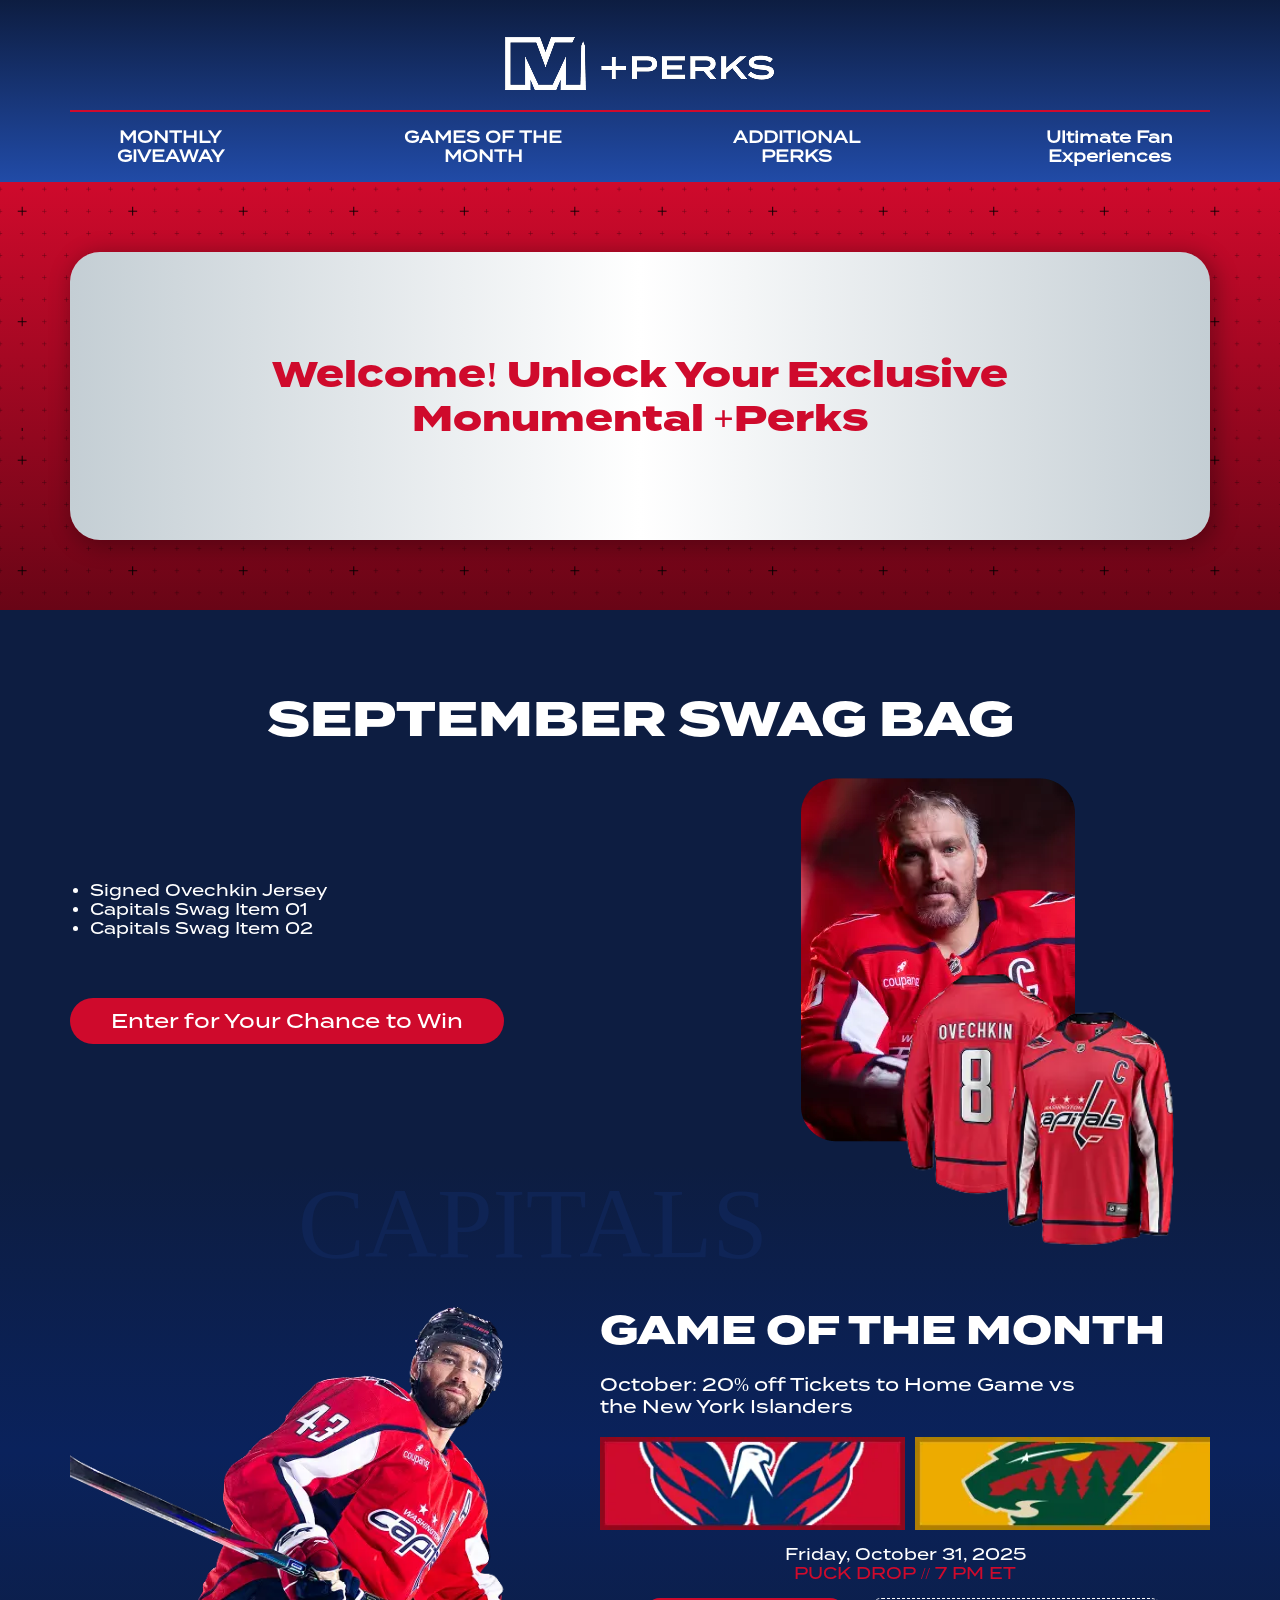
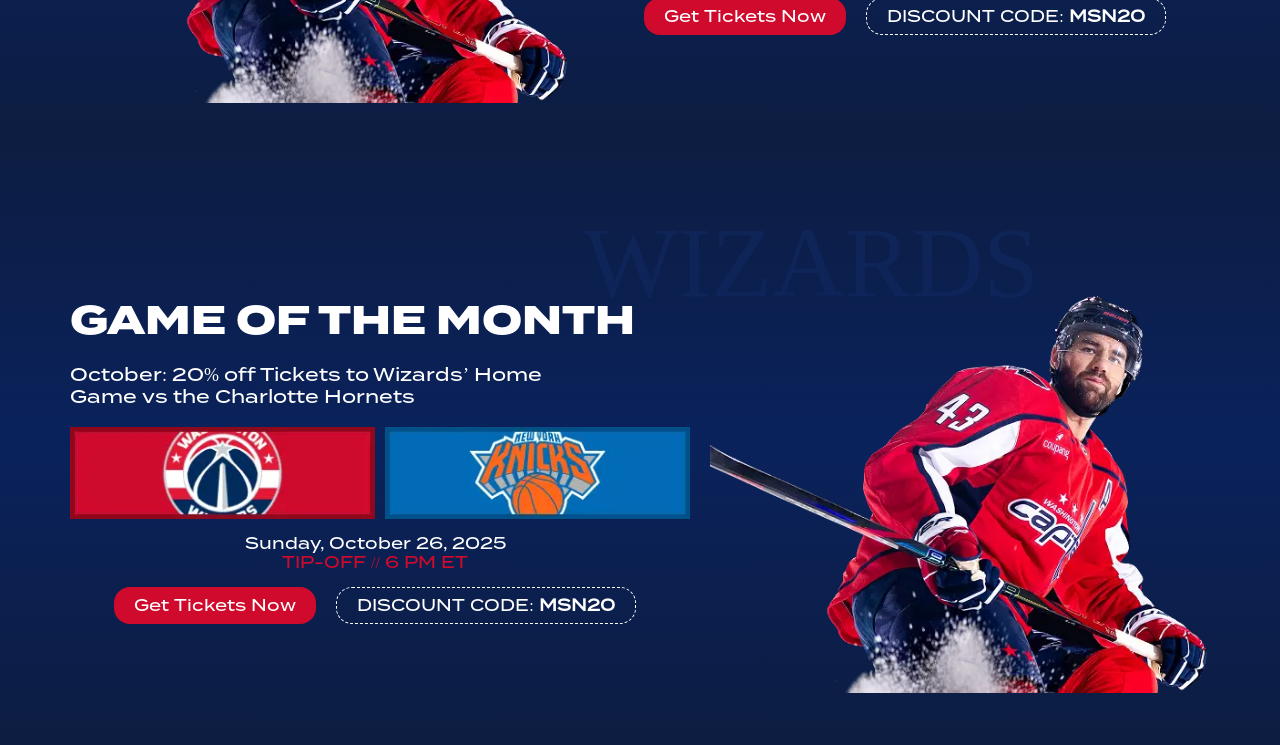
==== index.html @ 4d64523a "M Perk Structure Created" ====
<!DOCTYPE html>
<html>
	<head>
    <!-- site meta
    ========================================================================= -->
    <meta charset="utf-8">
    <meta name="viewport" content="width=device-width, initial-scale=1">

    <!-- site title
    ========================================================================== -->
    <title>M +PERKS</title>

    <!-- site favicon
    ========================================================================== -->
    <link rel="icon" type="image/x-icon" href="media/siteIcon.ico">

    <!-- custom style sheet
    =========================================================================== -->
    <link rel="stylesheet" type="text/css" href="css/style.css">

  </head>
<body>

	<!-- page Loader 
	============================================================================-->
	<div id="preloader">
	    <div id="loader" class="dots-fade">
	      	<div></div>
	      	<div></div>
	      	<div></div>
	    </div>
	</div>


    <!-- Page Content -->
	<div class="content">
		<!-- navbar
		======================================================================= -->
	    <header class="navbar">
		    <div class="container">
		    	<div class="navbar_box">
		    		<div class="logo">
			    		<img src="media/M+Perks-Logo.png" width="274" height="54" align="logo">
			    	</div>

				    <!-- Checkbox toggle -->
				    <input type="checkbox" id="menu-toggle" class="menu-toggle" />

				    <!-- Hamburger icon -->
				    <label for="menu-toggle" class="menu-icon">
				      <span></span>
				      <span></span>
				      <span></span>
				    </label>

				    <!-- Navigation links -->
				    <nav class="menu">
				      <a href="#">MONTHLY GIVEAWAY</a>
				      <a href="#">GAMES OF THE MONTH</a>
				      <a href="#">ADDITIONAL PERKS</a>
				      <a href="#">Ultimate Fan Experiences</a>
				    </nav>
		    	</div>
		    </div>
	    </header>


	    <!-- banner
	    ======================================================================= -->
	    <section class="banner">
	    	<div class="container">
	    		<div class="banner_box">
	    			<h1 class="">
	    				Welcome! Unlock Your Exclusive Monumental +Perks
	    			</h1>
	    		</div>
	    	</div>
	    </section>


	    <!-- SEPTEMBER SWAG BAG
	    ====================================================================== -->
	    <section class="swag_bag">
	    	<div class="container">
	    		<div>
	    			<div>
	    				<h2 class="heading_2"> 
	    					SEPTEMBER SWAG BAG
	    				</h2>
	    			</div>
	    			<div class="swag_bag_grid">
		    			<div class="swag_bag_data_wrapper">
		    				<ul>
		    					<li>
		    						Signed Ovechkin Jersey
		    					</li>
		    					<li>
		    						Capitals Swag Item 01
		    					</li>
		    					<li>
		    						Capitals Swag Item 02
		    					</li>
		    				</ul> 
		    				<div class="swag_bag_btn_box">
		    					<button class="btn btn_theme_danger_large">
		    						Enter for Your Chance to Win
		    					</button>
		    				</div>
		    			</div>
		    			<div class="swag_bag_img_wrapper">
		    				<div class="swag_bag_image_box">
		    					<img src="media/Ovi.webp" width="274" height="364" alt="ovi image" >
		    					<img src="media/Ovi-Jersey.webp" width="243" height="243" alt="Ovi-Jersey" class="Ovi-Jersey" />
		    				</div>
		    				
		    			</div>
		    		</div>
	    		</div>
	    	</div>
	    </section>

	    <!-- game_of_month section
	    ====================================================================== -->
	    <section class="game_of_month">
	    	<div class="bg">
	    		<div class="container">
	    		<div>
	    			<div class="scroll-wrapper">
					  <div class="scroll-container">
					  	<!-- first box -->
					    <div class="scroll_box scroll_box_first">
					      <div class="game_of_month_box">
					      	<div class="game_of_month_box_image_box">
					      		<img src="media/capitals_img.webp" width="549" height="489" alt="capitals_img" class="game_of_month_box_img">
					      	</div>
					      	<div class="game_of_month_box_data_box">
					      		<span class="mobile_game_of_month_heading">
					      			capitals
					      		</span>
					      		<h2>
					      			GAME OF THE MONTH
					      		</h2>
					      		<p>
					      			October: 20% off Tickets to Home Game vs the New York Islanders
					      		</p>
					      		<div class="img_griup">
					      			<img src="media/CAPS.webp" width="316" height="96" alt="CAPS">
					      			<img src="media/OPPONENT.webp" width="316" height="96" alt="OPPONENT">
					      		</div>
					      		<div>
					      			<span class="dateTime">
					      			Friday, October 31, 2025 <br> <span> PUCK DROP // 7 PM ET</span>
					      			</span>
					      		</div>
					      		<div class="btn_group">
					      			<button class="btn btn_theme_danger_small">
					      				Get Tickets Now
					      			</button>
					      			<button class="btn btn_theme_white_small">
					      				DISCOUNT CODE: <span>MSN20</span>
					      			</button>
					      		</div>
					      	</div>
					      </div>
					      <span class="game_of_month_box_heading">
					      	capitals
					      </span>
					    </div>
					    <!-- Second box -->
					    <div class="scroll_box scroll_box_second">
					      <div class="" >
					      	<h2 class="heading_2">
					      		GAMES OF THE MONTH
					      	</h2>
					      	<p>
					      		Follow the link to a full season lineup of upcoming Games of the Month!
					      	</p>
					      	<button class="btn btn_theme_danger_small">
					      		See Schedule
					      	</button>
					      </div>
					    </div>
					  </div>
					</div>
	    		</div>
	    	</div>
	    	</div>
	    </section>

	    <!-- game_of_month section
	    ====================================================================== -->
	    <section class="game_of_month game_of_month2">
	    	<div class="bg">
	    		<div class="container">
	    		<div>
	    			<div class="scroll-wrapper">
					  <div class="scroll-container">
					  	<!-- first box -->
					    <div class="scroll_box scroll_box_first scroll_box_first2">
					      <div class="game_of_month_box">
					      	<div class="game_of_month_box_data_box">
					      		<span class="mobile_game_of_month_heading">
					      			wizards
					      		</span>
					      		<h2>
					      			GAME OF THE MONTH
					      		</h2>
					      		<p>
					      			October: 20% off Tickets to Wizards’ Home Game vs the Charlotte Hornets
					      		</p>
					      		<div class="img_griup">
					      			<img src="media/wiz.webp" width="316" height="96" alt="wiz">
					      			<img src="media/knicks.webp" width="316" height="96" alt="knicks">
					      		</div>
					      		<div>
					      			<span class="dateTime">
					      			Sunday, October 26, 2025 <br> <span> TIP-OFF // 6 PM ET</span>
					      			</span>
					      		</div>
					      		<div class="btn_group">
					      			<button class="btn btn_theme_danger_small">
					      				Get Tickets Now
					      			</button>
					      			<button class="btn btn_theme_white_small">
					      				DISCOUNT CODE: <span>MSN20</span>
					      			</button>
					      		</div>
					      	</div>
					      	<div class="game_of_month_box_image_box">
					      		<img src="media/capitals_img.webp" width="549" height="489" alt="capitals_img" class="game_of_month_box_img">
					      	</div>
					      </div>
					      <span class="game_of_month_box_heading2">
					      	wizards
					      </span>
					    </div>
					    <!-- Second box -->
					    <div class="scroll_box scroll_box_second">
					      <div class="" >
					      	<h2 class="heading_2">
					      		GAMES OF THE MONTH
					      	</h2>
					      	<p>
					      		Follow the link to a full season lineup of upcoming Games of the Month!
					      	</p>
					      	<button class="btn btn_theme_danger_small">
					      		See Schedule
					      	</button>
					      </div>
					    </div>
					  </div>
					</div>
	    		</div>
	    	</div>
	    	</div>
	    </section>
	</div>
	


</body>
</html>
---- css/style.css ----
/*Defalt Styling
==================================================================================*/
* {
  margin: 0;
  padding: 0;
  scroll-behavior: smooth;

}
html{
  overflow-x: hidden;
}
body {
  overflow-x: hidden;
  width: 100%;
  scroll-behavior: smooth;
}
a {
  text-decoration: none !important;
}
::selection {
  background-color: #3a393a;
  color: white;
}
/*Defalt Styling
==================================================================================*/

/*theme color*/
:root{
    --themeRed:#CF0A2C;
    --themeBlue:#0d1d41;
}


.container {
  width: 100%;
  margin-right: auto;
  margin-left: auto;
  padding: 0px 12px;
}

@media (min-width: 576px) {
  .container {
    max-width: 540px;
  }
}
@media (min-width: 768px) {
  .container {
    max-width: 720px;
  }
}
@media (min-width: 992px) {
  .container {
    max-width: 960px;
  }
}
@media (min-width: 1200px) {
  .container {
    max-width: 1140px;
  }
}
@media (min-width: 1400px) {
  .container {
    max-width: 1320px;
  }
}
/*google fonts
==================================================================================================*/
@font-face {
    font-family: 'Termina Medium';
    font-style: normal;
    font-weight: normal;
    src: local('Termina Test Medium'), url('./TerminaTest-Medium.woff') format('woff');
}
@font-face {
    font-family: 'Termina Heavy';
    font-style: normal;
    font-weight: normal;
    src: local('Termina Test Heavy'), url('./TerminaTest-Heavy.woff') format('woff');
}
@font-face {
  font-family: "Big Caslon";
  src: url("./Big Caslon Medium.ttf") format("ttf");
  font-weight: 500;
  font-style: normal;
  font-display: swap;
}

/*
heading*/
.heading_2{
    font-size: 48px;
    font-size: 800;
    color: white;
    margin: 0;
    text-align: center;
    font-family: 'Termina Heavy';
}
ul{
    color: white;
    padding-left: 20px;
}
ul li{
    font-size: 16px;
    font-weight: 500;
    font-family: 'Termina Medium';
}
.btn{
    border:none;
}
.btn_theme_danger_large{
    background-color: #cf0a2c;
    color: white;
    font-family: 'Termina Medium';
    font-size: 20px;
    border-radius: 32px;
    transition: 0.35s;
    border:1px dashed transparent;
    padding: 10px 40px;
    cursor: pointer;
}
.btn_theme_danger_large:hover{
    background: white;
   color: var(--themeBlue);
}
.btn_theme_danger_small{
    padding: 8px 20px ;
    background: var(--themeRed);
    color: white;
    font-family: 'Termina Medium';
    font-size: 16px;
    font-weight: 500;
    border-radius: 16px;
    cursor: pointer;
    transition: 0.35s;
}
.btn_theme_danger_small:hover{
    background: white;
    color: var(--themeBlue);
}
.btn_theme_white_small{
    padding: 8px 20px ;
    background: transparent;
    color: white;
    font-family: 'Termina Medium';
    font-size: 16px;
    font-weight: 500;
    border-radius: 16px;
    cursor: pointer;
    transition: 0.35s;
    border:1px dashed white;
}
.btn_theme_white_small span{
    font-weight: 700;
}
.btn_theme_white_small:hover{
    background: white;
    color: var(--themeBlue);
}

/* page Loader 
==================================================================================*/
    #preloader {
      position: fixed;
      display: flex;
      justify-content: center;
      align-items: center;
      background: linear-gradient(#0d1d41 ,  #0D1D41 100% ,#214BA7);
      z-index: 500;
      height: 100vh;
      width: 100%;
      top: 0;
      left: 0;
      animation: fadeOut 1s ease 0.5s forwards; /* 3s delay ke baad fade out */
    }

    /* Loader dots container */
    #loader {
      position: relative;
      width: 4px;
      height: 4px;
      display: inline-block;
    }

    /* Dots style */
    #loader > div {
      background: white;
      width: 8px;
      height: 8px;
      position: absolute;
      top: 0;
      left: 0;
      border-radius: 50%;
    }

    #loader > div:nth-of-type(1) {
      left: 15px;
    }

    #loader > div:nth-of-type(3) {
      left: -15px;
    }

    /* Dots fade animation */
    .dots-fade > div {
      animation: dots-fade 1.6s infinite ease;
      animation-delay: 0.4s;
    }

    .dots-fade > div:nth-of-type(1) {
      animation-delay: 0.8s;
    }

    .dots-fade > div:nth-of-type(3) {
      animation-delay: 0s;
    }

    @keyframes dots-fade {
      0% { opacity: 1; }
      40% { opacity: 0.2; }
      80% { opacity: 1; }
    }

    /* Loader hide animation */
    @keyframes fadeOut {
      to {
        opacity: 0;
        visibility: hidden;
      }
    }

    /* Page content */
    .content {
      opacity: 0;
      animation: showContent 1s ease 0.5s forwards;
    }

    @keyframes showContent {
      to { opacity: 1; }
    }

/*Navbar Base 
=================================================================*/
.navbar {
  display: flex;
  justify-content: space-between;
  align-items: center;
  background: linear-gradient(#0d1d41 ,#214BA7);
  position: relative;
}

.logo {
  margin-top: 36px;
  text-align: center;
}

/* Menu Links */
.menu {
  display: flex;
  gap: 25px;
  padding: 16px 0px ;
  border-top: 2px solid #cf0a2c;
  margin-top: 16px;
  justify-content: space-between;
}

.menu a {
    max-width: 200px;
    color: #fff;
    text-decoration: none;
    font-weight: 800;
    transition: color 0.3s;
    font-size: 16px;
    text-align: center;
    font-family: 'Termina Medium';
}

.menu a:hover {
  color: #cf0a2c;
}

/* Hamburger Icon */
.menu-icon {
  display: none;
  flex-direction: column;
  justify-content: space-between;
  width: 25px;
  height: 18px;
  cursor: pointer;
}

.menu-icon span {
  display: block;
  height: 3px;
  background: #fff;
  border-radius: 2px;
  transition: all 0.3s ease;
}

/* Checkbox Hide */
.menu-toggle {
  display: none;
}

/*banner css
============================================================================================*/
.banner{
    padding: 70px 0px;
    position: relative;
    background:linear-gradient(#cf0a2c , #690516);
    z-index: 1;

}
.banner::before{
    content: "";
    position: absolute;
    left: 0;
    top: 0;
    width: 100%;
    height: 100%;
    background: url(../media/bannerbg.png);
    z-index: -1;
    background-size: 50%;
}
.banner_box{
    background: linear-gradient(90deg, #C4CED4 0%, #FFFFFF 50%, #FFFFFF 50%, #C4CED4 100%);
    display: flex;
    justify-content: center;
    align-items: center;
    box-shadow: 4px 4px 20px 5px rgba(0, 0, 0, 0.25);
    border-radius: 30px;
    padding: 100px 100px;
    box-sizing: border-box;
}
.banner_box h1{
    color: #CF0A2C;
    font-size: 36px;
    font-weight: 800;
    text-align: center;
    font-family: 'Termina Heavy';
}


/*swag_bag section css
===============================================================================================*/
.swag_bag{
    background: #0D1D41;
    padding-top: 80px;
    padding-bottom: 20px;
}
.swag_bag_grid{
    display: grid;
    grid-template-rows: 1fr;
    grid-template-columns: repeat(2, 1fr);
    padding-top: 30px;
    align-items: center;
    gap: 50px;
}
.swag_bag_btn_box{
    margin-top: 60px;
}
.swag_bag_image_box{
    max-width: 275px;
    position: relative;
}
.swag_bag_image_box img{
    width: 100%;
    height: auto;
}
.swag_bag_image_box .Ovi-Jersey{
    position: absolute;
    bottom: 0px;
    right: 0px;
    transform: translate(100px , 100px);
    z-index: 1;
}
.swag_bag_img_wrapper{
    display: flex;
    justify-content: space-evenly;
}

/*capitals section css
=================================================================================== */
.game_of_month{
    background: linear-gradient(180deg, #0D1D41 0%, #0A225C 50%, #0D1D41 100%);

}
.bg{
    position: relative;z-index: ;
}
.bg:before{
    position: absolute;
    left: 0;
    bottom: 0;
    width: 100%;
    height: 100%;
    background: url(../media/bg_month.png);
    background-size: 100% 150px;
    background-position: bottom;
    background-repeat: no-repeat;
    content: "";
    z-index: -1;
}
.scroll-wrapper {
  width: 100%;
  height: 100%;
  overflow-x: auto; 
  overflow-y: hidden;
  scroll-snap-type: x mandatory;
  scroll-behavior: smooth;
}
.scroll-container {
  display: flex;
  align-items: stretch;
  height: 100%;
  padding-bottom: 40px;
  width: ;
}
.scroll_box {
  flex: 0 0 100%;
  height: 100%;
  scroll-snap-align: start;
}
.scroll_box_first {
  padding-top: 80px;
  position: relative;
}
.scroll_box_second {
     background: radial-gradient(circle, #0032AE 0%, #0D1D41 100%);
     height: auto;
     display: flex;
     justify-content: center;
     align-items: center;
     padding-top: 50px;
     text-align: center;
     z-index: 0;
}
.scroll_box_second p{
    color: white;
    max-width: 500px;
    margin: 30px auto 50px auto;
    text-align: center;
    font-size: 18px;
    font-weight: 500;
    font-family: 'Termina Medium';
}
.scroll-wrapper::-webkit-scrollbar {
  height: 17px;
  border-radius: 10px;
  background: #08132C;
}
.scroll-wrapper::-webkit-scrollbar-thumb {
  background: #112E70;
  border-radius: 10px;
}
.scroll-wrapper::-webkit-scrollbar-thumb:hover {
  background: #112E70;
}
.game_of_month_box{
    display: grid;
    grid-template-columns: auto 1fr;
    grid-template-rows: 1fr;
    align-items: center;
    gap: 30px;
}
.game_of_month_box_img{
    max-width: 500px;
    height: auto;
    transform: translate(0px ,12px);
}
.game_of_month_box_data_box{
    max-width: 650px;
}
.game_of_month_box_data_box h2{
    color: white;
    font-size: 40px;
    font-family: 'Termina Heavy';

}
.game_of_month_box_data_box p{
    color: white;
    font-size: 18px;
    font-family: 'Termina Medium';
    font-weight: 500;
    margin:20px 0px;
    max-width: 500px;
}
.game_of_month_box_data_box .img_griup{
    display: flex;
    gap: 10px;
}
.game_of_month_box_data_box .img_griup img{
    width: 50%;
    height: auto;
}
.game_of_month_box_data_box .dateTime{
    margin: 15px 0px;
    font-family: 'Termina Medium';
    font-weight: 500;
    font-size: 16px;
    text-align: center;
    color: white;
    display: block;
}
.game_of_month_box_data_box .dateTime span{
    color: var(--themeRed);
}
.game_of_month_box_data_box .btn_group{
    display: flex;
    justify-content: center;
    gap: 20px;
}
.game_of_month_box_heading{
    font-family: "Big Caslon";
    font-size: 100px;
    font-weight: 500;
    color: #122b64;
    text-transform: uppercase;
    opacity: .5;
    position: absolute;
    top: 0;
    left: 20%;
    display: block;
    text-align: center;
}
.game_of_month_box_heading2{
    font-family: "Big Caslon";
    font-size: 100px;
    font-weight: 500;
    color: #122b64;
    text-transform: uppercase;
    opacity: .5;
    position: absolute;
    top: 0;
    right: 15%;
    display: block;
    text-align: center;
}
.game_of_month2{
    padding-top: 70px;
    padding-bottom: 20px;
}
.scroll_box_first2{
    padding-top: 30px;
}
.mobile_game_of_month_heading{
    display: none;
    font-family: "Big Caslon";
    font-size: 50px;
    font-weight: 500;
    color: #122b64;
    text-transform: uppercase;
    opacity: .5;
    
    text-align: center;
}










@media screen and (min-width: 1221px){
    .capitals_data_box{
         max-width: 650px;
    }
}
@media screen and (min-width: 1400px){
   
}
@media screen and (max-width: 1199px){
    .swag_bag_image_box .Ovi-Jersey{
        transform: translate(70px , 80px);
    }
    /*game of the month
    =======================================*/
    .game_of_month_box_img{
        max-width: 400px;
    }
    .game_of_month_box_data_box{
        min-width: 560px;
    }
    .game_of_month_box_data_box h2{
        font-size: 32px;
    }
    .game_of_month_box_heading{
        font-size: 80px;
    }
    .game_of_month_box_heading2{
        font-size: 80px;
    }
    .game_of_month_box_data_box{
        max-width: 530px;
        min-width: 530px;
    }
}
/*responsive for tablet screen 
========================================================================================*/

@media screen and (max-width: 991px){

    /*font size
    ===============================*/
    .heading_2{
        font-size: 32px;
    }

    /*banner
    ==============================*/
    .banner{
        padding: 50px 0px;
    }
    .banner_box{
        padding: 60px;
    }
    .banner_box h1{
        font-size: 32px;
    }
    /*swag_bag section css
    ==============================*/
    .swag_bag{
        padding-top: 50px;
    }
    .btn_theme_danger_large{
        font-size: 16px;
        padding: 10px 25px;
    }
    .swag_bag_grid{
        gap: 30px;
    }
    .swag_bag_image_box .Ovi-Jersey{
        scale: 0.7;
        transform: translate(100px , 100px);
    }
    /*game of the month
    ==========================*/
    .game_of_month_box_heading{
        font-size: 60px;

    }
    .game_of_month_box_heading2{
        font-size: 60px;
        right: 10%;
    }
    .game_of_month_box_img{
        max-width: 300px;
    }
    .game_of_month_box_data_box{
        max-width: 390px;
        min-width: 390px;
    }
    .game_of_month_box_data_box h2{
        font-size: 27px;
    }
    .game_of_month_box_data_box .btn_group{
        flex-direction: column;
    }
    .game_of_month2{
        padding-top: 50px;
    }
    

}









/*responsive for mobile screen
========================================================================================*/
/* Responsive */
@media screen and (max-width: 767px) {

    /*font size
    ===============================*/
    .heading_2{
        font-size: 24px;
    }

    /*navbar
    ================================*/
      .menu {
        position: fixed;
        top: 0;
        left: -100%;
        height: 100%;
        width: 230px;
        background: linear-gradient(#0d1d41 ,#214BA7);
        flex-direction: column;
        align-items: center;
        padding: 70px 20px;
        margin-top: 0px;
        border:none;
        gap: 40px;
        transition: left 0.4s ease;
        justify-content: flex-start;
        z-index: 99999;
      }

      /* Show sidebar when checkbox checked */
      .menu-toggle:checked ~ .menu {
        left: 0;
      }

      .menu-icon {
        display: flex;
      }

      /* Hamburger to "X" animation */
      .menu-toggle:checked + .menu-icon span:nth-child(1) {
        transform: rotate(45deg) translate(5px, 5px);
      }

      .menu-toggle:checked + .menu-icon span:nth-child(2) {
        opacity: 0;
      }

      .menu-toggle:checked + .menu-icon span:nth-child(3) {
        transform: rotate(-45deg) translate(6px, -6px);
      }
      .navbar{
        padding: 16px 0px;
      }
      .navbar_box{
        display: flex;
        align-items: center;
        justify-content: space-between;
      }
      .logo{
        margin-top: 0;
      }
      .logo img{
        width: 150px;
        height: auto;
      }
      /*banner
      ====================================*/
      .banner{
        padding: 30px 0px;
      }
      .banner_box{
        padding: 20px;
      }
      .banner_box h1{
        font-size: 28px;
      }
      /*swag_bag section css
      ==============================*/
        .swag_bag{
            padding-top: 30px;
        }
        .btn_theme_danger_large{
            font-size: 15px;
            padding: 10px 25px;
        }
        .swag_bag_btn_box{
            text-align: center;
            margin-top: 30px;
        }
        .swag_bag_grid{
            gap: 20px;
            grid-template-rows: auto 1fr;
            grid-template-columns: 1fr;
        }
        .swag_bag_data_wrapper{
            text-align: center;
        }
        .swag_bag_data_wrapper ul{
            list-style: none;
            padding-left: 0px;
        }
        .swag_bag_image_box .Ovi-Jersey{
            right: 0px;
            bottom: 0px
        }
        /*game of month 
        ===============================*/
        .game_of_month_box_heading{
            display: none;
        }
        .game_of_month_box_heading2{
            display: none;
        }
        .scroll_box_first{
            padding-top: 30px;
        }
        .mobile_game_of_month_heading{
            display: block;
            text-align: center;
        }
        .game_of_month_box{
            display: flex;
            flex-direction: column;
            gap: 10px;
        }
        .game_of_month_box_data_box{
            order: 1;
            max-width: 100%;
            min-width: 100%;
        }
        .game_of_month_box_image_box{
            order: 2;
        }
        .game_of_month_box_data_box h2{
            font-size: 24px;
        }
        .game_of_month_box_data_box p{
            font-size: 16px;
        }
        .game_of_month_box_img{
            max-width: 100%;
            margin: 0;
        }
        .scroll_box_second div{
            padding: 0px 20px;
        }
        .scroll_box_second div p{
            font-size: 15px;
            margin: 20px auto 30px auto;
        }
        .game_of_month2{
            padding-top: 30px;
        }
        .scroll_box_first2{
            padding-top: 0px;
        }
        .scroll-container{
            padding-bottom: 20px;
        }
        .game_of_month_box_img{
            transform: translate(0);
        }
}

@media screen and (max-width: 575px){
    .navbar .container{
        width: 100%;
    }
    .container{
        width: auto;
    }
}
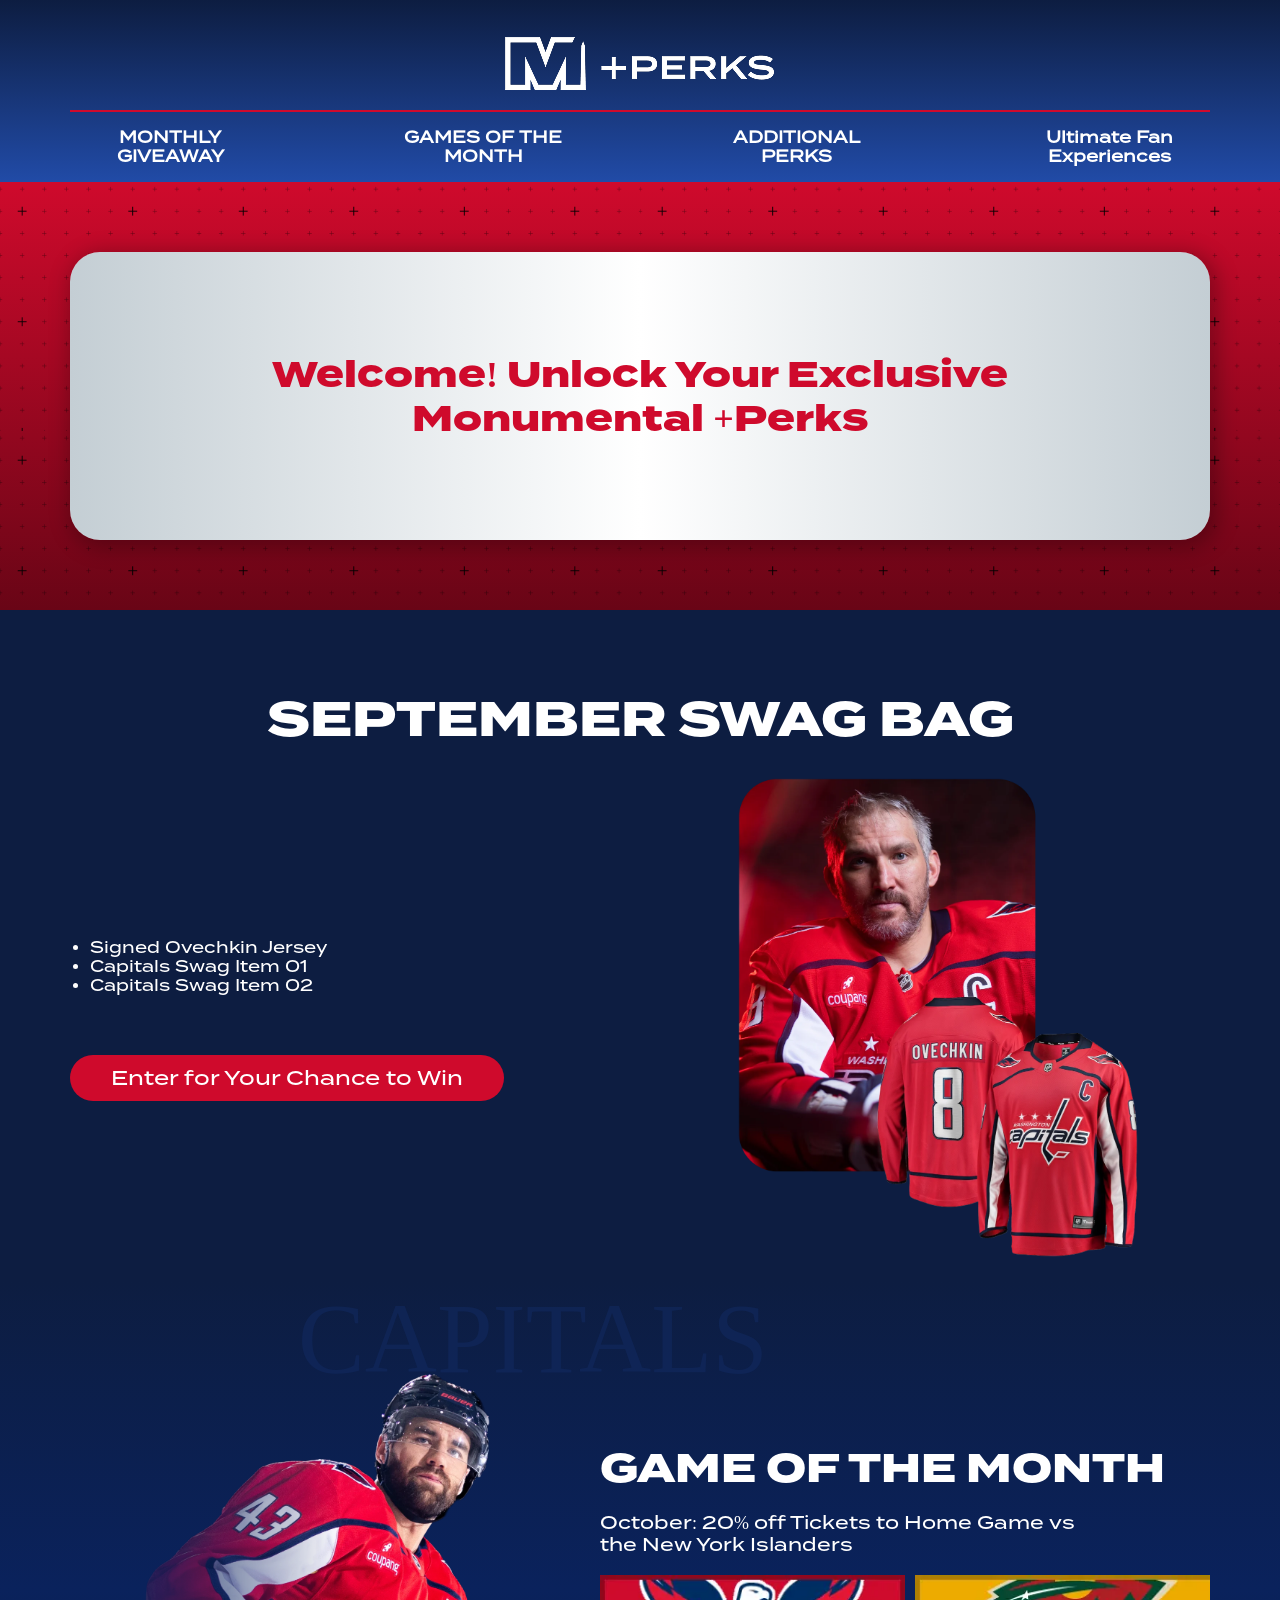
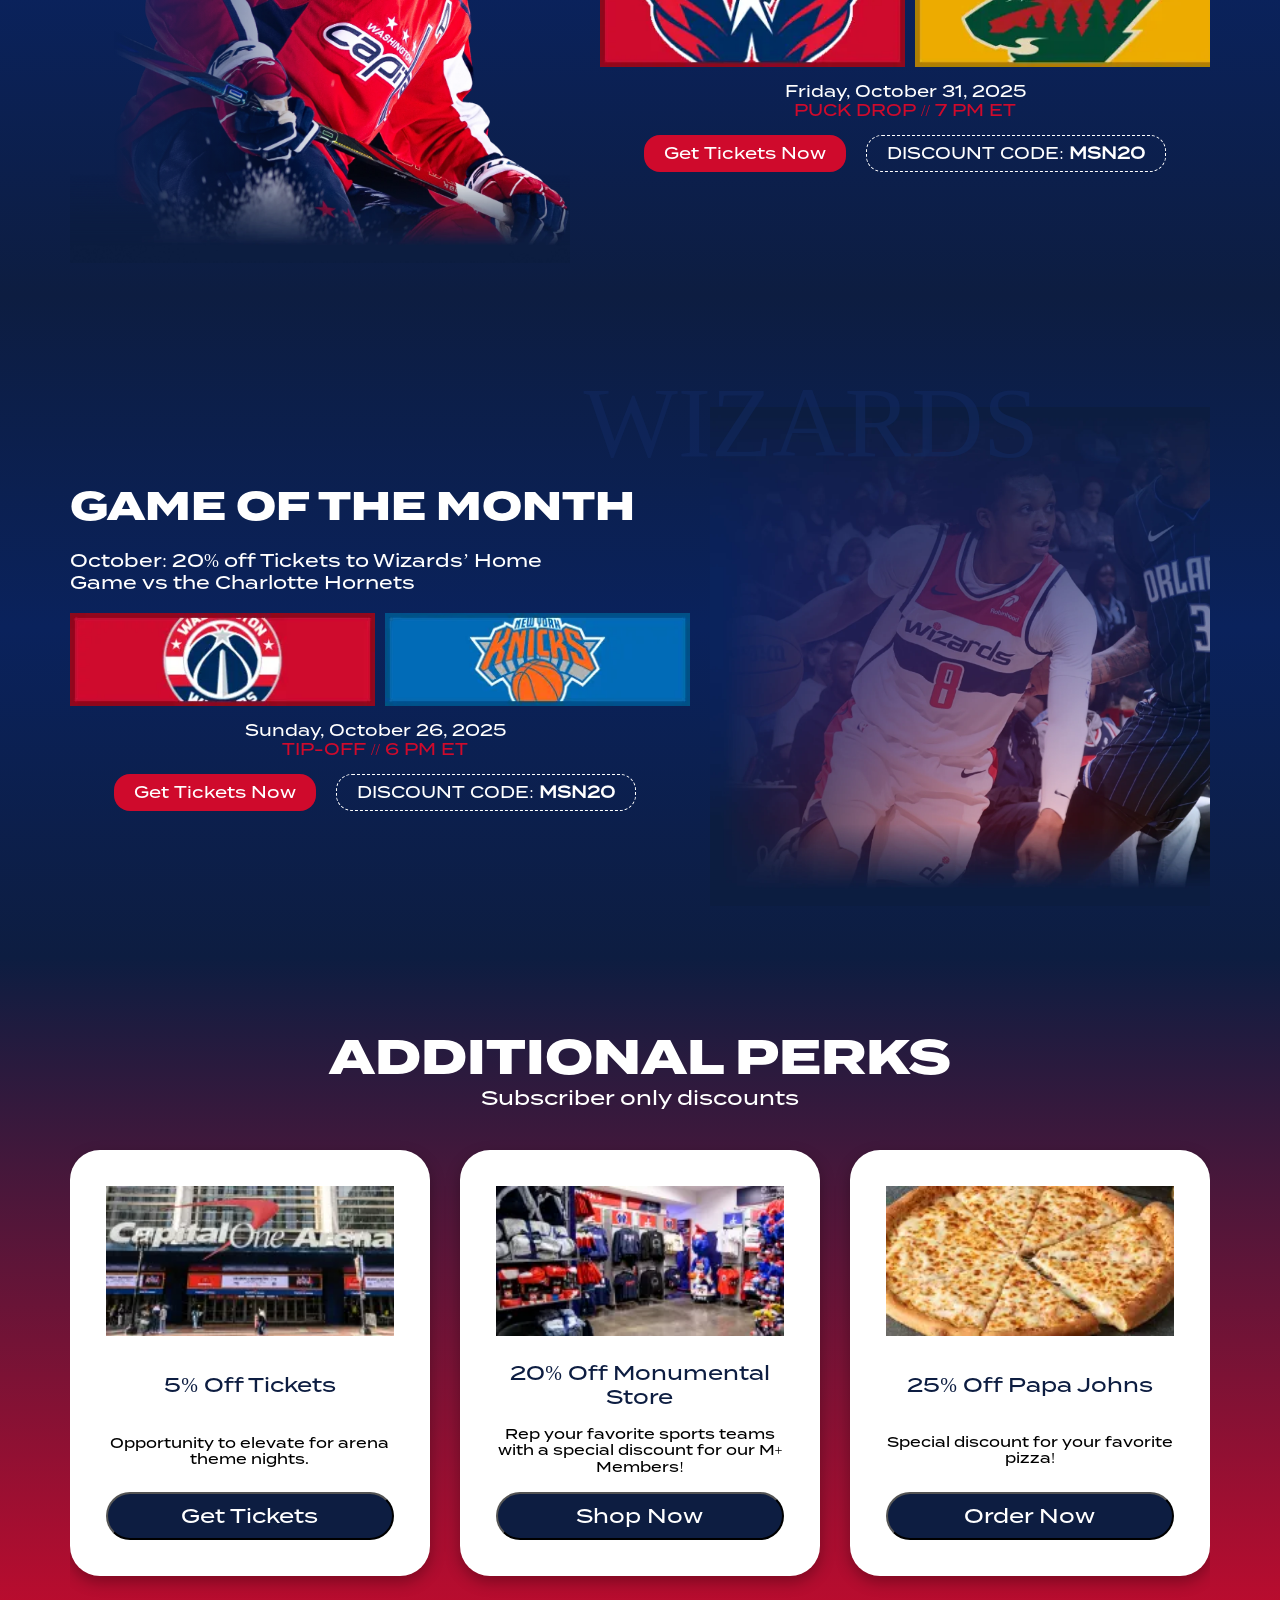
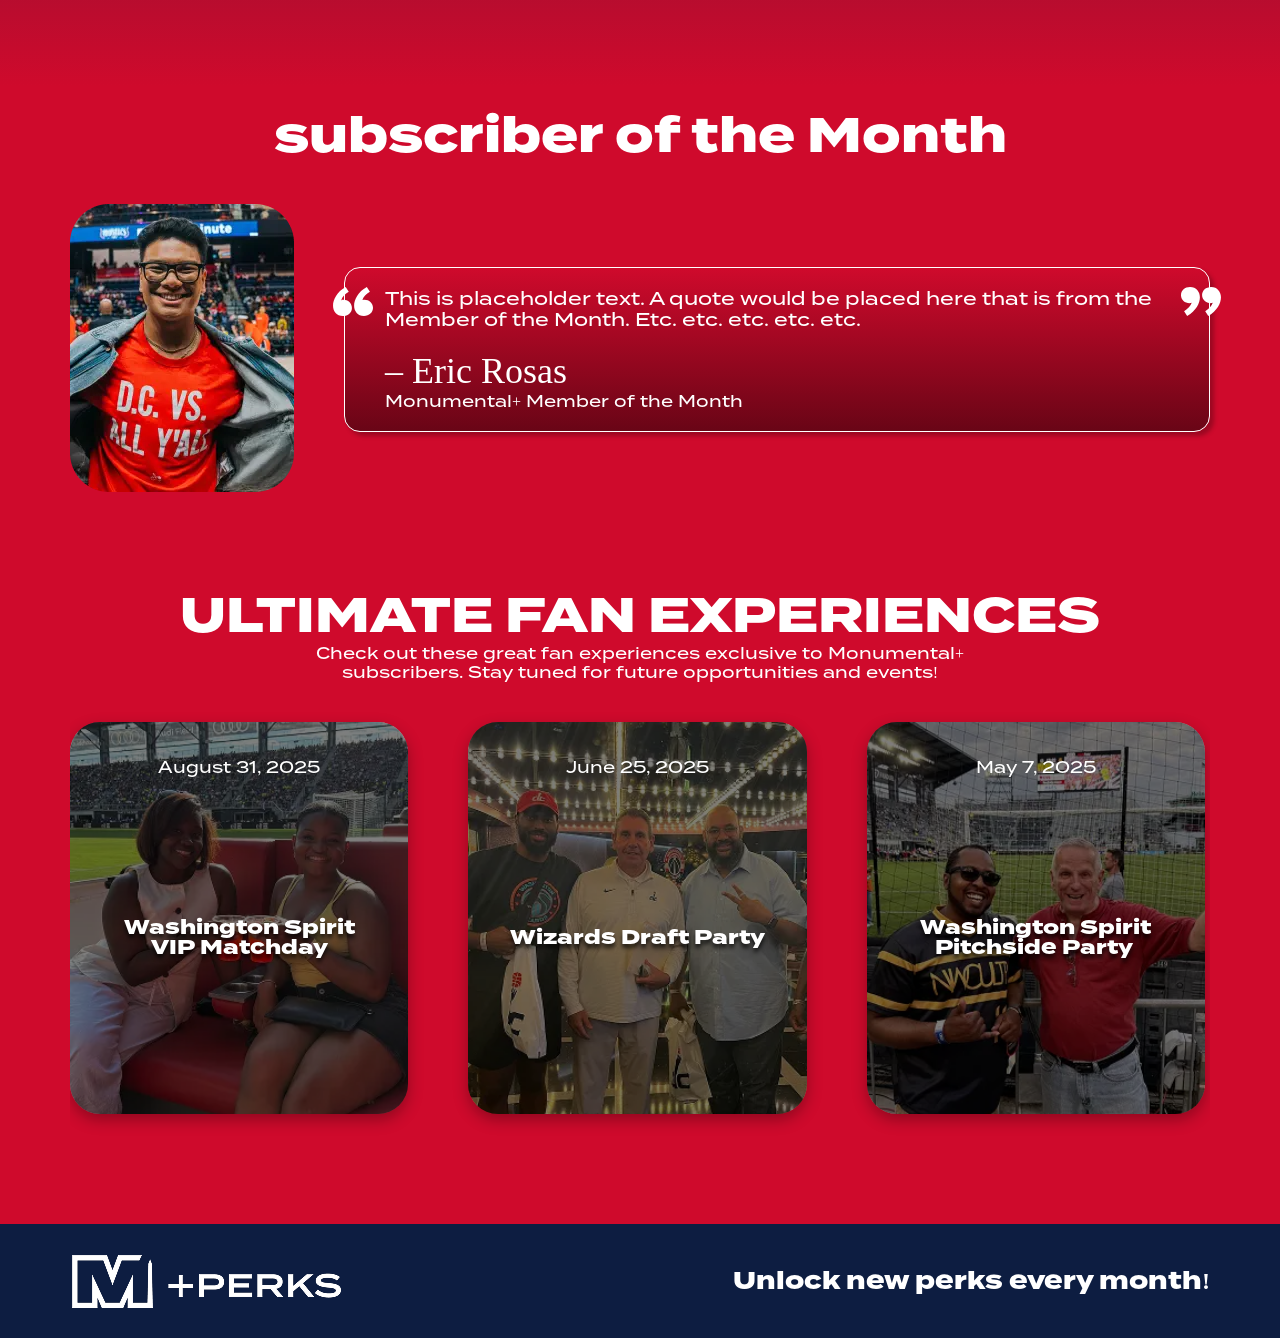
==== commit 91ec6aae: "Next Udpate" ====
--- a/index.html
+++ b/index.html
@@ -1,10 +1,10 @@
 <!DOCTYPE html>
 <html>
-	<head>
+  <head>
     <!-- site meta
     ========================================================================= -->
-    <meta charset="utf-8">
-    <meta name="viewport" content="width=device-width, initial-scale=1">
+    <meta charset="utf-8" />
+    <meta name="viewport" content="width=device-width, initial-scale=1" />
 
     <!-- site title
     ========================================================================== -->
@@ -12,251 +12,595 @@
 
     <!-- site favicon
     ========================================================================== -->
-    <link rel="icon" type="image/x-icon" href="media/siteIcon.ico">
+    <link rel="icon" type="image/x-icon" href="media/siteIcon.ico" />
 
     <!-- custom style sheet
     =========================================================================== -->
-    <link rel="stylesheet" type="text/css" href="css/style.css">
-
+    <link rel="stylesheet" type="text/css" href="css/style.css" />
   </head>
-<body>
-
-	<!-- page Loader 
+  <body>
+    <!-- page Loader 
 	============================================================================-->
-	<div id="preloader">
-	    <div id="loader" class="dots-fade">
-	      	<div></div>
-	      	<div></div>
-	      	<div></div>
-	    </div>
-	</div>
-
+    <div id="preloader">
+      <div id="loader" class="dots-fade">
+        <div></div>
+        <div></div>
+        <div></div>
+      </div>
+    </div>
 
     <!-- Page Content -->
-	<div class="content">
-		<!-- navbar
+    <div class="content">
+      <!-- navbar
 		======================================================================= -->
-	    <header class="navbar">
-		    <div class="container">
-		    	<div class="navbar_box">
-		    		<div class="logo">
-			    		<img src="media/M+Perks-Logo.png" width="274" height="54" align="logo">
-			    	</div>
-
-				    <!-- Checkbox toggle -->
-				    <input type="checkbox" id="menu-toggle" class="menu-toggle" />
-
-				    <!-- Hamburger icon -->
-				    <label for="menu-toggle" class="menu-icon">
-				      <span></span>
-				      <span></span>
-				      <span></span>
-				    </label>
-
-				    <!-- Navigation links -->
-				    <nav class="menu">
-				      <a href="#">MONTHLY GIVEAWAY</a>
-				      <a href="#">GAMES OF THE MONTH</a>
-				      <a href="#">ADDITIONAL PERKS</a>
-				      <a href="#">Ultimate Fan Experiences</a>
-				    </nav>
-		    	</div>
-		    </div>
-	    </header>
-
-
-	    <!-- banner
+      <header class="navbar">
+        <div class="container">
+          <div class="navbar_box">
+            <div class="logo">
+              <img
+                src="media/M+Perks-Logo.png"
+                width="274"
+                height="54"
+                align="logo" />
+            </div>
+
+            <!-- Checkbox toggle -->
+            <input type="checkbox" id="menu-toggle" class="menu-toggle" />
+
+            <!-- Hamburger icon -->
+            <label for="menu-toggle" class="menu-icon">
+              <span></span>
+              <span></span>
+              <span></span>
+            </label>
+
+            <!-- Navigation links -->
+            <nav class="menu">
+              <a href="#GameAway">MONTHLY GIVEAWAY</a>
+              <a href="#Game_of_month">GAMES OF THE MONTH</a>
+              <a href="#additional">ADDITIONAL PERKS</a>
+              <a href="#ultimate">Ultimate Fan Experiences</a>
+            </nav>
+          </div>
+        </div>
+      </header>
+
+      <!-- banner
 	    ======================================================================= -->
-	    <section class="banner">
-	    	<div class="container">
-	    		<div class="banner_box">
-	    			<h1 class="">
-	    				Welcome! Unlock Your Exclusive Monumental +Perks
-	    			</h1>
-	    		</div>
-	    	</div>
-	    </section>
-
-
-	    <!-- SEPTEMBER SWAG BAG
+      <section class="banner">
+        <div class="container">
+          <div class="banner_box">
+            <h1 class=""> Welcome! Unlock Your Exclusive Monumental +Perks </h1>
+          </div>
+        </div>
+      </section>
+
+      <!-- SEPTEMBER SWAG BAG
 	    ====================================================================== -->
-	    <section class="swag_bag">
-	    	<div class="container">
-	    		<div>
-	    			<div>
-	    				<h2 class="heading_2"> 
-	    					SEPTEMBER SWAG BAG
-	    				</h2>
-	    			</div>
-	    			<div class="swag_bag_grid">
-		    			<div class="swag_bag_data_wrapper">
-		    				<ul>
-		    					<li>
-		    						Signed Ovechkin Jersey
-		    					</li>
-		    					<li>
-		    						Capitals Swag Item 01
-		    					</li>
-		    					<li>
-		    						Capitals Swag Item 02
-		    					</li>
-		    				</ul> 
-		    				<div class="swag_bag_btn_box">
-		    					<button class="btn btn_theme_danger_large">
-		    						Enter for Your Chance to Win
-		    					</button>
-		    				</div>
-		    			</div>
-		    			<div class="swag_bag_img_wrapper">
-		    				<div class="swag_bag_image_box">
-		    					<img src="media/Ovi.webp" width="274" height="364" alt="ovi image" >
-		    					<img src="media/Ovi-Jersey.webp" width="243" height="243" alt="Ovi-Jersey" class="Ovi-Jersey" />
-		    				</div>
-		    				
-		    			</div>
-		    		</div>
-	    		</div>
-	    	</div>
-	    </section>
-
-	    <!-- game_of_month section
+      <section class="swag_bag" id="GameAway">
+        <div class="container">
+          <div>
+            <div>
+              <h2 class="heading_2"> SEPTEMBER SWAG BAG </h2>
+            </div>
+            <div class="swag_bag_grid">
+              <div class="swag_bag_data_wrapper">
+                <ul>
+                  <li> Signed Ovechkin Jersey </li>
+                  <li> Capitals Swag Item 01 </li>
+                  <li> Capitals Swag Item 02 </li>
+                </ul>
+                <div class="swag_bag_btn_box">
+                  <button class="btn btn_theme_danger_large">
+                    Enter for Your Chance to Win
+                  </button>
+                </div>
+              </div>
+              <div class="swag_bag_img_wrapper">
+                <div class="swag_bag_image_box">
+                  <img
+                    src="media/Ovi.webp"
+                    width="1110"
+                    height="1329"
+                    alt="ovi image"
+                    loading="lazy" />
+                </div>
+              </div>
+            </div>
+          </div>
+        </div>
+      </section>
+
+      <!-- game_of_month section
 	    ====================================================================== -->
-	    <section class="game_of_month">
-	    	<div class="bg">
-	    		<div class="container">
-	    		<div>
-	    			<div class="scroll-wrapper">
-					  <div class="scroll-container">
-					  	<!-- first box -->
-					    <div class="scroll_box scroll_box_first">
-					      <div class="game_of_month_box">
-					      	<div class="game_of_month_box_image_box">
-					      		<img src="media/capitals_img.webp" width="549" height="489" alt="capitals_img" class="game_of_month_box_img">
-					      	</div>
-					      	<div class="game_of_month_box_data_box">
-					      		<span class="mobile_game_of_month_heading">
-					      			capitals
-					      		</span>
-					      		<h2>
-					      			GAME OF THE MONTH
-					      		</h2>
-					      		<p>
-					      			October: 20% off Tickets to Home Game vs the New York Islanders
-					      		</p>
-					      		<div class="img_griup">
-					      			<img src="media/CAPS.webp" width="316" height="96" alt="CAPS">
-					      			<img src="media/OPPONENT.webp" width="316" height="96" alt="OPPONENT">
-					      		</div>
-					      		<div>
-					      			<span class="dateTime">
-					      			Friday, October 31, 2025 <br> <span> PUCK DROP // 7 PM ET</span>
-					      			</span>
-					      		</div>
-					      		<div class="btn_group">
-					      			<button class="btn btn_theme_danger_small">
-					      				Get Tickets Now
-					      			</button>
-					      			<button class="btn btn_theme_white_small">
-					      				DISCOUNT CODE: <span>MSN20</span>
-					      			</button>
-					      		</div>
-					      	</div>
-					      </div>
-					      <span class="game_of_month_box_heading">
-					      	capitals
-					      </span>
-					    </div>
-					    <!-- Second box -->
-					    <div class="scroll_box scroll_box_second">
-					      <div class="" >
-					      	<h2 class="heading_2">
-					      		GAMES OF THE MONTH
-					      	</h2>
-					      	<p>
-					      		Follow the link to a full season lineup of upcoming Games of the Month!
-					      	</p>
-					      	<button class="btn btn_theme_danger_small">
-					      		See Schedule
-					      	</button>
-					      </div>
-					    </div>
-					  </div>
-					</div>
-	    		</div>
-	    	</div>
-	    	</div>
-	    </section>
-
-	    <!-- game_of_month section
+      <section class="game_of_month" id="Game_of_month">
+        <div class="bg">
+          <div class="container">
+            <div>
+              <div class="scroll-wrapper">
+                <div class="scroll-container">
+                  <!-- first box -->
+                  <div class="scroll_box scroll_box_first">
+                    <div class="game_of_month_box">
+                      <div class="game_of_month_box_image_box">
+                        <img
+                          src="media/game_of_month_01.webp"
+                          width="1338"
+                          height="1311"
+                          alt="Game of month"
+                          class="game_of_month_box_img"
+                          loading="lazy" />
+                      </div>
+                      <div class="game_of_month_box_data_box">
+                        <span class="mobile_game_of_month_heading">
+                          capitals
+                        </span>
+                        <h2> GAME OF THE MONTH </h2>
+                        <p>
+                          October: 20% off Tickets to Home Game vs the New York
+                          Islanders
+                        </p>
+                        <div class="img_griup">
+                          <img
+                            src="media/CAPS.webp"
+                            width="316"
+                            height="96"
+                            alt="CAPS"
+                            loading="lazy" />
+                          <img
+                            src="media/OPPONENT.webp"
+                            width="316"
+                            height="96"
+                            alt="OPPONENT"
+                            loading="lazy" />
+                        </div>
+                        <div>
+                          <span class="dateTime">
+                            Friday, October 31, 2025 <br />
+                            <span> PUCK DROP // 7 PM ET</span>
+                          </span>
+                        </div>
+                        <div class="btn_group">
+                          <button class="btn btn_theme_danger_small">
+                            Get Tickets Now
+                          </button>
+                          <button class="btn btn_theme_white_small">
+                            DISCOUNT CODE: <span>MSN20</span>
+                          </button>
+                        </div>
+                      </div>
+                    </div>
+                    <span class="game_of_month_box_heading"> capitals </span>
+                  </div>
+                  <!-- Second box -->
+                  <div class="scroll_box scroll_box_second">
+                    <div class="">
+                      <h2 class="heading_2"> GAMES OF THE MONTH </h2>
+                      <p>
+                        Follow the link to a full season lineup of upcoming
+                        Games of the Month!
+                      </p>
+                      <a
+                        href="schedule.html"
+                        class="btn btn_theme_danger_small">
+                        See Schedule
+                      </a>
+                    </div>
+                  </div>
+                </div>
+              </div>
+            </div>
+          </div>
+        </div>
+      </section>
+
+      <!-- game_of_month section
 	    ====================================================================== -->
-	    <section class="game_of_month game_of_month2">
-	    	<div class="bg">
-	    		<div class="container">
-	    		<div>
-	    			<div class="scroll-wrapper">
-					  <div class="scroll-container">
-					  	<!-- first box -->
-					    <div class="scroll_box scroll_box_first scroll_box_first2">
-					      <div class="game_of_month_box">
-					      	<div class="game_of_month_box_data_box">
-					      		<span class="mobile_game_of_month_heading">
-					      			wizards
-					      		</span>
-					      		<h2>
-					      			GAME OF THE MONTH
-					      		</h2>
-					      		<p>
-					      			October: 20% off Tickets to Wizards’ Home Game vs the Charlotte Hornets
-					      		</p>
-					      		<div class="img_griup">
-					      			<img src="media/wiz.webp" width="316" height="96" alt="wiz">
-					      			<img src="media/knicks.webp" width="316" height="96" alt="knicks">
-					      		</div>
-					      		<div>
-					      			<span class="dateTime">
-					      			Sunday, October 26, 2025 <br> <span> TIP-OFF // 6 PM ET</span>
-					      			</span>
-					      		</div>
-					      		<div class="btn_group">
-					      			<button class="btn btn_theme_danger_small">
-					      				Get Tickets Now
-					      			</button>
-					      			<button class="btn btn_theme_white_small">
-					      				DISCOUNT CODE: <span>MSN20</span>
-					      			</button>
-					      		</div>
-					      	</div>
-					      	<div class="game_of_month_box_image_box">
-					      		<img src="media/capitals_img.webp" width="549" height="489" alt="capitals_img" class="game_of_month_box_img">
-					      	</div>
-					      </div>
-					      <span class="game_of_month_box_heading2">
-					      	wizards
-					      </span>
-					    </div>
-					    <!-- Second box -->
-					    <div class="scroll_box scroll_box_second">
-					      <div class="" >
-					      	<h2 class="heading_2">
-					      		GAMES OF THE MONTH
-					      	</h2>
-					      	<p>
-					      		Follow the link to a full season lineup of upcoming Games of the Month!
-					      	</p>
-					      	<button class="btn btn_theme_danger_small">
-					      		See Schedule
-					      	</button>
-					      </div>
-					    </div>
-					  </div>
-					</div>
-	    		</div>
-	    	</div>
-	    	</div>
-	    </section>
-	</div>
-	
-
-
-</body>
-</html>+      <section class="game_of_month game_of_month2">
+        <div class="bg">
+          <div class="container">
+            <div>
+              <div class="scroll-wrapper">
+                <div class="scroll-container">
+                  <!-- first box -->
+                  <div class="scroll_box scroll_box_first scroll_box_first2">
+                    <div class="game_of_month_box">
+                      <div class="game_of_month_box_data_box">
+                        <span class="mobile_game_of_month_heading">
+                          wizards
+                        </span>
+                        <h2> GAME OF THE MONTH </h2>
+                        <p>
+                          October: 20% off Tickets to Wizards’ Home Game vs the
+                          Charlotte Hornets
+                        </p>
+                        <div class="img_griup">
+                          <img
+                            src="media/wiz.webp"
+                            width="316"
+                            height="96"
+                            alt="wiz"
+                            loading="lazy" />
+                          <img
+                            src="media/knicks.webp"
+                            width="316"
+                            height="96"
+                            alt="knicks"
+                            loading="lazy" />
+                        </div>
+                        <div>
+                          <span class="dateTime">
+                            Sunday, October 26, 2025 <br />
+                            <span> TIP-OFF // 6 PM ET</span>
+                          </span>
+                        </div>
+                        <div class="btn_group">
+                          <button class="btn btn_theme_danger_small">
+                            Get Tickets Now
+                          </button>
+                          <button class="btn btn_theme_white_small">
+                            DISCOUNT CODE: <span>MSN20</span>
+                          </button>
+                        </div>
+                      </div>
+                      <div class="game_of_month_box_image_box">
+                        <img
+                          src="media/game_of_month_02.webp"
+                          width="1479"
+                          height="1476"
+                          alt="capitals_img"
+                          class="game_of_month_box_img"
+                          loading="lazy" />
+                      </div>
+                    </div>
+                    <span class="game_of_month_box_heading2"> wizards </span>
+                  </div>
+                  <!-- Second box -->
+                  <div class="scroll_box scroll_box_second">
+                    <div class="">
+                      <h2 class="heading_2"> GAMES OF THE MONTH </h2>
+                      <p>
+                        Follow the link to a full season lineup of upcoming
+                        Games of the Month!
+                      </p>
+                      <a
+                        href="schedule.html"
+                        class="btn btn_theme_danger_small">
+                        See Schedule
+                      </a>
+                    </div>
+                  </div>
+                </div>
+              </div>
+            </div>
+          </div>
+        </div>
+      </section>
+
+      <!-- ADDITIONAL PERKS
+	    ====================================================================== -->
+      <section class="additional" id="additional">
+        <div class="container">
+          <div class="additional_heading">
+            <h2 class="heading_2"> ADDITIONAL PERKS </h2>
+            <p> Subscriber only discounts </p>
+          </div>
+          <div class="additional_scroll_wrapper">
+            <div class="additional_card">
+              <img
+                src="media/additional_01.webp"
+                width="213"
+                height="111"
+                alt="card-image"
+                loading="lazy" />
+              <div class="card_title">
+                <p> 5% Off Tickets </p>
+              </div>
+              <div class="card_text">
+                <p> Opportunity to elevate for arena theme nights. </p>
+              </div>
+              <button class="card_button"> Get Tickets </button>
+            </div>
+            <div class="additional_card">
+              <img
+                src="media/additional_02.webp"
+                width="213"
+                height="111"
+                alt="card-image"
+                loading="lazy" />
+              <div class="card_title">
+                <p> 20% Off Monumental Store </p>
+              </div>
+              <div class="card_text">
+                <p>
+                  Rep your favorite sports teams with a special discount for our
+                  M+ Members!
+                </p>
+              </div>
+              <button class="card_button"> Shop Now </button>
+            </div>
+            <div class="additional_card">
+              <img
+                src="media/additional_03.webp"
+                width="213"
+                height="111"
+                alt="card-image"
+                loading="lazy" />
+              <div class="card_title">
+                <p> 25% Off Papa Johns </p>
+              </div>
+              <div class="card_text">
+                <p> Special discount for your favorite pizza! </p>
+              </div>
+              <button class="card_button"> Order Now </button>
+            </div>
+            <div class="additional_card">
+              <img
+                src="media/additional_01.webp"
+                width="213"
+                height="111"
+                alt="card-image"
+                loading="lazy" />
+              <div class="card_title">
+                <p> 5% Off Tickets </p>
+              </div>
+              <div class="card_text">
+                <p> Opportunity to elevate for arena theme nights. </p>
+              </div>
+              <button class="card_button"> Get Tickets </button>
+            </div>
+            <div class="additional_card">
+              <img
+                src="media/additional_02.webp"
+                width="213"
+                height="111"
+                alt="card-image"
+                loading="lazy" />
+              <div class="card_title">
+                <p> 20% Off Monumental Store </p>
+              </div>
+              <div class="card_text">
+                <p>
+                  Rep your favorite sports teams with a special discount for our
+                  M+ Members!
+                </p>
+              </div>
+              <button class="card_button"> Shop Now </button>
+            </div>
+            <div class="additional_card">
+              <img
+                src="media/additional_03.webp"
+                width="213"
+                height="111"
+                alt="card-image"
+                loading="lazy" />
+              <div class="card_title">
+                <p> 25% Off Papa Johns </p>
+              </div>
+              <div class="card_text">
+                <p> Special discount for your favorite pizza! </p>
+              </div>
+              <button class="card_button"> Order Now </button>
+            </div>
+          </div>
+        </div>
+      </section>
+
+      <!-- subscriber of the Month
+	    ====================================================================== -->
+      <section class="subscriber">
+        <div class="container">
+          <div class="subscriber_heading">
+            <h2 class="heading_2"> subscriber of the Month </h2>
+          </div>
+          <div class="subscriber_wrapper">
+            <div class="subscriber_image_box">
+              <img
+                src="media/subscriber.webp"
+                width="244"
+                height="288"
+                alt="subscriber image"
+                loading="lazy" />
+            </div>
+            <div>
+              <div class="subscriber_quote">
+                <p class="subscriber_quote_text">
+                  This is placeholder text. A quote would be placed here that is
+                  from the Member of the Month. Etc. etc. etc. etc. etc.
+                </p>
+                <div class="subscriber_quote_name">
+                  <span> – Eric Rosas </span>
+                  <p> Monumental+ Member of the Month </p>
+                </div>
+                <img
+                  src="media/quote.svg"
+                  width="53"
+                  height="57"
+                  alt="quote"
+                  class="quote_left"
+                  loading="lazy" />
+                <img
+                  src="media/quote.svg"
+                  width="53"
+                  height="57"
+                  alt="quote"
+                  class="quote_right"
+                  loading="lazy" />
+              </div>
+            </div>
+          </div>
+        </div>
+      </section>
+
+      <!-- ULTIMATE FAN EXPERIENCES
+	    ====================================================================== -->
+      <section class="ultimate" id="ultimate">
+        <div class="container">
+          <div class="ultimate_heading">
+            <h2 class="heading_2"> ULTIMATE FAN EXPERIENCES </h2>
+            <p>
+              Check out these great fan experiences exclusive to Monumental+
+              subscribers. Stay tuned for future opportunities and events!
+            </p>
+          </div>
+          <div class="ultimate_scroll_wrapper">
+            <div class="ultimate_card">
+              <img
+                src="media/ultimate_card_01.webp"
+                width="305"
+                height="392"
+                alt="card-image"
+                loading="lazy" />
+              <div class="card_title">
+                <p> August 31, 2025 </p>
+              </div>
+              <div class="card_text">
+                <p> Washington Spirit VIP Matchday </p>
+              </div>
+            </div>
+            <div class="ultimate_card">
+              <img
+                src="media/ultimate_card_02.webp"
+                width="305"
+                height="392"
+                alt="card-image"
+                loading="lazy" />
+              <div class="card_title">
+                <p> June 25, 2025 </p>
+              </div>
+              <div class="card_text">
+                <p> Wizards Draft Party </p>
+              </div>
+            </div>
+            <div class="ultimate_card">
+              <img
+                src="media/ultimate_card_03.webp"
+                width="305"
+                height="392"
+                alt="card-image"
+                loading="lazy" />
+              <div class="card_title">
+                <p> May 7, 2025 </p>
+              </div>
+              <div class="card_text">
+                <p> Washington Spirit Pitchside Party  </p>
+              </div>
+            </div>
+            <div class="ultimate_card">
+              <img
+                src="media/ultimate_card_04.webp"
+                width="305"
+                height="392"
+                alt="card-image"
+                loading="lazy" />
+              <div class="card_title">
+                <p> April 13, 2025 </p>
+              </div>
+              <div class="card_text">
+                <p> Jerseys Off Our Back Ceremony </p>
+              </div>
+            </div>
+            <div class="ultimate_card">
+              <img
+                src="media/ultimate_card_05.webp"
+                width="305"
+                height="392"
+                alt="card-image"
+                loading="lazy" />
+              <div class="card_title">
+                <p> March 3, 2025 </p>
+              </div>
+              <div class="card_text">
+                <p> Pierre-Luc Dubois Meet & Greet </p>
+              </div>
+            </div>
+            <div class="ultimate_card">
+              <img
+                src="media/ultimate_card_06.webp"
+                width="305"
+                height="392"
+                alt="card-image"
+                loading="lazy" />
+              <div class="card_title">
+                <p> February 8, 2025 </p>
+              </div>
+              <div class="card_text">
+                <p> Wizards Suite Night </p>
+              </div>
+            </div>
+            <div class="ultimate_card">
+              <img
+                src="media/ultimate_card_07.webp"
+                width="305"
+                height="392"
+                alt="card-image"
+                loading="lazy" />
+              <div class="card_title">
+                <p> January 13, 2025 </p>
+              </div>
+              <div class="card_text">
+                <p> Wizards Pregame Studio Tour </p>
+              </div>
+            </div>
+            <div class="ultimate_card">
+              <img
+                src="media/ultimate_card_08.webp"
+                width="305"
+                height="392"
+                alt="card-image"
+                loading="lazy" />
+              <div class="card_title">
+                <p> November 13, 2024 </p>
+              </div>
+              <div class="card_text">
+                <p> Dylan Strome Meet & Greet </p>
+              </div>
+            </div>
+            <div class="ultimate_card">
+              <img
+                src="media/ultimate_card_09.webp"
+                width="305"
+                height="392"
+                alt="card-image"
+                loading="lazy" />
+              <div class="card_title">
+                <p> October 26, 2024 </p>
+              </div>
+              <div class="card_text">
+                <p> Wizards Suite Night </p>
+              </div>
+            </div>
+            <div class="ultimate_card">
+              <img
+                src="media/ultimate_card_06.webp"
+                width="305"
+                height="392"
+                alt="card-image"
+                loading="lazy" />
+              <div class="card_title">
+                <p> October 12, 2024 </p>
+              </div>
+              <div class="card_text">
+                <p> Caps VIP Red Carpet Access </p>
+              </div>
+            </div>
+          </div>
+        </div>
+      </section>
+
+      <footer>
+        <div class="container">
+          <div class="footer_box">
+            <img
+              src="media/M+Perks-Logo.png"
+              width="274"
+              height="54"
+              align="logo"
+              loading="lazy" />
+            <p> Unlock new perks every month! </p>
+          </div>
+        </div>
+      </footer>
+    </div>
+  </body>
+</html>
--- a/css/style.css
+++ b/css/style.css
@@ -1,93 +1,111 @@
 /*Defalt Styling
 ==================================================================================*/
 * {
-  margin: 0;
-  padding: 0;
-  scroll-behavior: smooth;
-
-}
-html{
-  overflow-x: hidden;
-}
+    margin: 0;
+    padding: 0;
+    scroll-behavior: smooth;
+}
+
+html {
+    overflow-x: hidden;
+}
+
 body {
-  overflow-x: hidden;
-  width: 100%;
-  scroll-behavior: smooth;
-}
+    overflow-x: hidden;
+    width: 100%;
+    scroll-behavior: smooth;
+}
+
 a {
-  text-decoration: none !important;
-}
+    text-decoration: none !important;
+}
+
 ::selection {
-  background-color: #3a393a;
-  color: white;
-}
+    background-color: #3a393a;
+    color: white;
+}
+
 /*Defalt Styling
 ==================================================================================*/
-
-/*theme color*/
-:root{
-    --themeRed:#CF0A2C;
-    --themeBlue:#0d1d41;
-}
-
-
-.container {
-  width: 100%;
-  margin-right: auto;
-  margin-left: auto;
-  padding: 0px 12px;
-}
-
-@media (min-width: 576px) {
-  .container {
-    max-width: 540px;
-  }
-}
-@media (min-width: 768px) {
-  .container {
-    max-width: 720px;
-  }
-}
-@media (min-width: 992px) {
-  .container {
-    max-width: 960px;
-  }
-}
-@media (min-width: 1200px) {
-  .container {
-    max-width: 1140px;
-  }
-}
-@media (min-width: 1400px) {
-  .container {
-    max-width: 1320px;
-  }
-}
-/*google fonts
-==================================================================================================*/
+/*theme color
+==================================================================================*/
+:root {
+    --themeRed: #CF0A2C;
+    --themeBlue: #0d1d41;
+}
+
+/*theme color
+==================================================================================*/
+/*theme fonts style
+==================================================================================*/
 @font-face {
     font-family: 'Termina Medium';
     font-style: normal;
     font-weight: normal;
     src: local('Termina Test Medium'), url('./TerminaTest-Medium.woff') format('woff');
 }
+
 @font-face {
     font-family: 'Termina Heavy';
     font-style: normal;
     font-weight: normal;
     src: local('Termina Test Heavy'), url('./TerminaTest-Heavy.woff') format('woff');
 }
+
 @font-face {
-  font-family: "Big Caslon";
-  src: url("./Big Caslon Medium.ttf") format("ttf");
-  font-weight: 500;
-  font-style: normal;
-  font-display: swap;
-}
-
-/*
-heading*/
-.heading_2{
+    font-family: "Big Caslon";
+    src: url("./Big Caslon Medium.ttf") format("ttf");
+    font-weight: 500;
+    font-style: normal;
+    font-display: swap;
+}
+
+/*theme fonts style
+===================================================================================*/
+/*Custom css classes
+==================================================================================*/
+.container {
+    width: 100%;
+    margin-right: auto;
+    margin-left: auto;
+    padding: 0px 12px;
+}
+
+@media (min-width: 576px) {
+    .container {
+        max-width: 540px;
+    }
+}
+
+@media (min-width: 768px) {
+    .container {
+        max-width: 720px;
+    }
+}
+
+@media (min-width: 992px) {
+    .container {
+        max-width: 960px;
+    }
+}
+
+@media (min-width: 1200px) {
+    .container {
+        max-width: 1140px;
+    }
+}
+
+@media (min-width: 1400px) {
+    .container {
+        max-width: 1320px;
+    }
+}
+
+/*Custom css classes
+==================================================================================*/
+/*theme heading + theme buttons
+==================================================================================*/
+.heading_2 {
     font-size: 48px;
     font-size: 800;
     color: white;
@@ -95,35 +113,41 @@
     text-align: center;
     font-family: 'Termina Heavy';
 }
-ul{
+
+ul {
     color: white;
     padding-left: 20px;
 }
-ul li{
+
+ul li {
     font-size: 16px;
     font-weight: 500;
     font-family: 'Termina Medium';
 }
-.btn{
-    border:none;
-}
-.btn_theme_danger_large{
+
+.btn {
+    border: none;
+}
+
+.btn_theme_danger_large {
     background-color: #cf0a2c;
     color: white;
     font-family: 'Termina Medium';
     font-size: 20px;
     border-radius: 32px;
     transition: 0.35s;
-    border:1px dashed transparent;
+    border: 1px dashed transparent;
     padding: 10px 40px;
     cursor: pointer;
 }
-.btn_theme_danger_large:hover{
+
+.btn_theme_danger_large:hover {
     background: white;
-   color: var(--themeBlue);
-}
-.btn_theme_danger_small{
-    padding: 8px 20px ;
+    color: var(--themeBlue);
+}
+
+.btn_theme_danger_small {
+    padding: 8px 20px;
     background: var(--themeRed);
     color: white;
     font-family: 'Termina Medium';
@@ -133,12 +157,14 @@
     cursor: pointer;
     transition: 0.35s;
 }
-.btn_theme_danger_small:hover{
+
+.btn_theme_danger_small:hover {
     background: white;
     color: var(--themeBlue);
 }
-.btn_theme_white_small{
-    padding: 8px 20px ;
+
+.btn_theme_white_small {
+    padding: 8px 20px;
     background: transparent;
     color: white;
     font-family: 'Termina Medium';
@@ -147,120 +173,131 @@
     border-radius: 16px;
     cursor: pointer;
     transition: 0.35s;
-    border:1px dashed white;
-}
-.btn_theme_white_small span{
+    border: 1px dashed white;
+}
+
+.btn_theme_white_small span {
     font-weight: 700;
 }
-.btn_theme_white_small:hover{
+
+.btn_theme_white_small:hover {
     background: white;
     color: var(--themeBlue);
 }
 
+/*theme heading + theme buttons
+==================================================================================*/
 /* page Loader 
 ==================================================================================*/
-    #preloader {
-      position: fixed;
-      display: flex;
-      justify-content: center;
-      align-items: center;
-      background: linear-gradient(#0d1d41 ,  #0D1D41 100% ,#214BA7);
-      z-index: 500;
-      height: 100vh;
-      width: 100%;
-      top: 0;
-      left: 0;
-      animation: fadeOut 1s ease 0.5s forwards; /* 3s delay ke baad fade out */
-    }
-
-    /* Loader dots container */
-    #loader {
-      position: relative;
-      width: 4px;
-      height: 4px;
-      display: inline-block;
-    }
-
-    /* Dots style */
-    #loader > div {
-      background: white;
-      width: 8px;
-      height: 8px;
-      position: absolute;
-      top: 0;
-      left: 0;
-      border-radius: 50%;
-    }
-
-    #loader > div:nth-of-type(1) {
-      left: 15px;
-    }
-
-    #loader > div:nth-of-type(3) {
-      left: -15px;
-    }
-
-    /* Dots fade animation */
-    .dots-fade > div {
-      animation: dots-fade 1.6s infinite ease;
-      animation-delay: 0.4s;
-    }
-
-    .dots-fade > div:nth-of-type(1) {
-      animation-delay: 0.8s;
-    }
-
-    .dots-fade > div:nth-of-type(3) {
-      animation-delay: 0s;
-    }
-
-    @keyframes dots-fade {
-      0% { opacity: 1; }
-      40% { opacity: 0.2; }
-      80% { opacity: 1; }
-    }
-
-    /* Loader hide animation */
-    @keyframes fadeOut {
-      to {
+#preloader {
+    position: fixed;
+    display: flex;
+    justify-content: center;
+    align-items: center;
+    background: linear-gradient(#0d1d41, #0D1D41 100%, #214BA7);
+    z-index: 500;
+    height: 100vh;
+    width: 100%;
+    top: 0;
+    left: 0;
+    animation: fadeOut 1s ease 0.5s forwards;
+    /* 3s delay ke baad fade out */
+}
+
+#loader {
+    position: relative;
+    width: 4px;
+    height: 4px;
+    display: inline-block;
+}
+
+#loader>div {
+    background: white;
+    width: 8px;
+    height: 8px;
+    position: absolute;
+    top: 0;
+    left: 0;
+    border-radius: 50%;
+}
+
+#loader>div:nth-of-type(1) {
+    left: 15px;
+}
+
+#loader>div:nth-of-type(3) {
+    left: -15px;
+}
+
+.dots-fade>div {
+    animation: dots-fade 1.6s infinite ease;
+    animation-delay: 0.4s;
+}
+
+.dots-fade>div:nth-of-type(1) {
+    animation-delay: 0.8s;
+}
+
+.dots-fade>div:nth-of-type(3) {
+    animation-delay: 0s;
+}
+
+@keyframes dots-fade {
+    0% {
+        opacity: 1;
+    }
+
+    40% {
+        opacity: 0.2;
+    }
+
+    80% {
+        opacity: 1;
+    }
+}
+
+@keyframes fadeOut {
+    to {
         opacity: 0;
         visibility: hidden;
-      }
-    }
-
-    /* Page content */
-    .content {
-      opacity: 0;
-      animation: showContent 1s ease 0.5s forwards;
-    }
-
-    @keyframes showContent {
-      to { opacity: 1; }
-    }
-
+    }
+}
+
+.content {
+    opacity: 0;
+    animation: showContent 1s ease 0.5s forwards;
+}
+
+@keyframes showContent {
+    to {
+        opacity: 1;
+    }
+}
+
+/* page Loader 
+==================================================================================*/
 /*Navbar Base 
-=================================================================*/
+=================================================================================*/
 .navbar {
-  display: flex;
-  justify-content: space-between;
-  align-items: center;
-  background: linear-gradient(#0d1d41 ,#214BA7);
-  position: relative;
+    display: flex;
+    justify-content: space-between;
+    align-items: center;
+    background: linear-gradient(#0d1d41, #214BA7);
+    position: relative;
 }
 
 .logo {
-  margin-top: 36px;
-  text-align: center;
-}
-
-/* Menu Links */
+    margin-top: 36px;
+    text-align: center;
+}
+
 .menu {
-  display: flex;
-  gap: 25px;
-  padding: 16px 0px ;
-  border-top: 2px solid #cf0a2c;
-  margin-top: 16px;
-  justify-content: space-between;
+    display: flex;
+    gap: 25px;
+    padding: 16px 0px;
+    border-top: 2px solid #cf0a2c;
+    margin-top: 16px;
+    justify-content: space-between;
 }
 
 .menu a {
@@ -275,42 +312,42 @@
 }
 
 .menu a:hover {
-  color: #cf0a2c;
-}
-
-/* Hamburger Icon */
+    color: #cf0a2c;
+}
+
 .menu-icon {
-  display: none;
-  flex-direction: column;
-  justify-content: space-between;
-  width: 25px;
-  height: 18px;
-  cursor: pointer;
+    display: none;
+    flex-direction: column;
+    justify-content: space-between;
+    width: 25px;
+    height: 18px;
+    cursor: pointer;
 }
 
 .menu-icon span {
-  display: block;
-  height: 3px;
-  background: #fff;
-  border-radius: 2px;
-  transition: all 0.3s ease;
-}
-
-/* Checkbox Hide */
+    display: block;
+    height: 3px;
+    background: #fff;
+    border-radius: 2px;
+    transition: all 0.3s ease;
+}
+
 .menu-toggle {
-  display: none;
-}
-
+    display: none;
+}
+
+/*Navbar Base 
+=================================================================================*/
 /*banner css
 ============================================================================================*/
-.banner{
+.banner {
     padding: 70px 0px;
     position: relative;
-    background:linear-gradient(#cf0a2c , #690516);
+    background: linear-gradient(#cf0a2c, #690516);
     z-index: 1;
-
-}
-.banner::before{
+}
+
+.banner::before {
     content: "";
     position: absolute;
     left: 0;
@@ -321,7 +358,8 @@
     z-index: -1;
     background-size: 50%;
 }
-.banner_box{
+
+.banner_box {
     background: linear-gradient(90deg, #C4CED4 0%, #FFFFFF 50%, #FFFFFF 50%, #C4CED4 100%);
     display: flex;
     justify-content: center;
@@ -331,7 +369,8 @@
     padding: 100px 100px;
     box-sizing: border-box;
 }
-.banner_box h1{
+
+.banner_box h1 {
     color: #CF0A2C;
     font-size: 36px;
     font-weight: 800;
@@ -339,15 +378,17 @@
     font-family: 'Termina Heavy';
 }
 
-
+/*banner css
+============================================================================================*/
 /*swag_bag section css
-===============================================================================================*/
-.swag_bag{
+============================================================================================*/
+.swag_bag {
     background: #0D1D41;
     padding-top: 80px;
     padding-bottom: 20px;
 }
-.swag_bag_grid{
+
+.swag_bag_grid {
     display: grid;
     grid-template-rows: 1fr;
     grid-template-columns: repeat(2, 1fr);
@@ -355,39 +396,40 @@
     align-items: center;
     gap: 50px;
 }
-.swag_bag_btn_box{
+
+.swag_bag_btn_box {
     margin-top: 60px;
 }
-.swag_bag_image_box{
-    max-width: 275px;
+
+.swag_bag_image_box {
+    max-width: 400px;
     position: relative;
 }
-.swag_bag_image_box img{
+
+.swag_bag_image_box img {
     width: 100%;
     height: auto;
 }
-.swag_bag_image_box .Ovi-Jersey{
-    position: absolute;
-    bottom: 0px;
-    right: 0px;
-    transform: translate(100px , 100px);
-    z-index: 1;
-}
-.swag_bag_img_wrapper{
+
+.swag_bag_img_wrapper {
     display: flex;
     justify-content: space-evenly;
 }
 
-/*capitals section css
-=================================================================================== */
-.game_of_month{
+/*swag_bag section css
+============================================================================================*/
+/*Game of the month section css
+=========================================================================================== */
+.game_of_month {
     background: linear-gradient(180deg, #0D1D41 0%, #0A225C 50%, #0D1D41 100%);
-
-}
-.bg{
-    position: relative;z-index: ;
-}
-.bg:before{
+}
+
+.bg {
+    position: relative;
+    z-index: ;
+}
+
+.bg:before {
     position: absolute;
     left: 0;
     bottom: 0;
@@ -400,41 +442,47 @@
     content: "";
     z-index: -1;
 }
+
 .scroll-wrapper {
-  width: 100%;
-  height: 100%;
-  overflow-x: auto; 
-  overflow-y: hidden;
-  scroll-snap-type: x mandatory;
-  scroll-behavior: smooth;
-}
+    width: 100%;
+    height: 100%;
+    overflow-x: auto;
+    overflow-y: hidden;
+    scroll-snap-type: x mandatory;
+    scroll-behavior: smooth;
+}
+
 .scroll-container {
-  display: flex;
-  align-items: stretch;
-  height: 100%;
-  padding-bottom: 40px;
-  width: ;
-}
+    display: flex;
+    align-items: stretch;
+    height: 100%;
+    padding-bottom: 40px;
+    width: ;
+}
+
 .scroll_box {
-  flex: 0 0 100%;
-  height: 100%;
-  scroll-snap-align: start;
-}
+    flex: 0 0 100%;
+    height: 100%;
+    scroll-snap-align: start;
+}
+
 .scroll_box_first {
-  padding-top: 80px;
-  position: relative;
-}
+    padding-top: 80px;
+    position: relative;
+}
+
 .scroll_box_second {
-     background: radial-gradient(circle, #0032AE 0%, #0D1D41 100%);
-     height: auto;
-     display: flex;
-     justify-content: center;
-     align-items: center;
-     padding-top: 50px;
-     text-align: center;
-     z-index: 0;
-}
-.scroll_box_second p{
+    background: radial-gradient(circle, #0032AE 0%, #0D1D41 100%);
+    height: auto;
+    display: flex;
+    justify-content: center;
+    align-items: center;
+    padding-top: 50px;
+    text-align: center;
+    z-index: 0;
+}
+
+.scroll_box_second p {
     color: white;
     max-width: 500px;
     margin: 30px auto 50px auto;
@@ -443,56 +491,66 @@
     font-weight: 500;
     font-family: 'Termina Medium';
 }
+
 .scroll-wrapper::-webkit-scrollbar {
-  height: 17px;
-  border-radius: 10px;
-  background: #08132C;
-}
+    height: 17px;
+    border-radius: 10px;
+    background: #08132C;
+}
+
 .scroll-wrapper::-webkit-scrollbar-thumb {
-  background: #112E70;
-  border-radius: 10px;
-}
+    background: #112E70;
+    border-radius: 10px;
+}
+
 .scroll-wrapper::-webkit-scrollbar-thumb:hover {
-  background: #112E70;
-}
-.game_of_month_box{
+    background: #112E70;
+}
+
+.game_of_month_box {
     display: grid;
     grid-template-columns: auto 1fr;
     grid-template-rows: 1fr;
     align-items: center;
     gap: 30px;
 }
-.game_of_month_box_img{
+
+.game_of_month_box_img {
     max-width: 500px;
     height: auto;
-    transform: translate(0px ,12px);
-}
-.game_of_month_box_data_box{
+    transform: translate(0px, 12px);
+}
+
+.game_of_month_box_data_box {
     max-width: 650px;
 }
-.game_of_month_box_data_box h2{
+
+.game_of_month_box_data_box h2 {
     color: white;
     font-size: 40px;
     font-family: 'Termina Heavy';
-
-}
-.game_of_month_box_data_box p{
+}
+
+.game_of_month_box_data_box p {
     color: white;
     font-size: 18px;
     font-family: 'Termina Medium';
     font-weight: 500;
-    margin:20px 0px;
+    margin: 20px 0px;
     max-width: 500px;
 }
-.game_of_month_box_data_box .img_griup{
+
+.game_of_month_box_data_box .img_griup {
     display: flex;
     gap: 10px;
 }
-.game_of_month_box_data_box .img_griup img{
+
+.game_of_month_box_data_box .img_griup img {
     width: 50%;
     height: auto;
 }
-.game_of_month_box_data_box .dateTime{
+
+.game_of_month_box_data_box .dateTime {
     margin: 15px 0px;
     font-family: 'Termina Medium';
     font-weight: 500;
@@ -501,15 +559,18 @@
     color: white;
     display: block;
 }
-.game_of_month_box_data_box .dateTime span{
+
+.game_of_month_box_data_box .dateTime span {
     color: var(--themeRed);
 }
-.game_of_month_box_data_box .btn_group{
+
+.game_of_month_box_data_box .btn_group {
     display: flex;
     justify-content: center;
     gap: 20px;
 }
-.game_of_month_box_heading{
+
+.game_of_month_box_heading {
     font-family: "Big Caslon";
     font-size: 100px;
     font-weight: 500;
@@ -522,7 +583,8 @@
     display: block;
     text-align: center;
 }
-.game_of_month_box_heading2{
+
+.game_of_month_box_heading2 {
     font-family: "Big Caslon";
     font-size: 100px;
     font-weight: 500;
@@ -535,14 +597,17 @@
     display: block;
     text-align: center;
 }
-.game_of_month2{
+
+.game_of_month2 {
     padding-top: 70px;
     padding-bottom: 20px;
 }
-.scroll_box_first2{
+
+.scroll_box_first2 {
     padding-top: 30px;
 }
-.mobile_game_of_month_heading{
+
+.mobile_game_of_month_heading {
     display: none;
     font-family: "Big Caslon";
     font-size: 50px;
@@ -550,300 +615,1160 @@
     color: #122b64;
     text-transform: uppercase;
     opacity: .5;
-    
-    text-align: center;
-}
-
-
-
-
-
-
-
-
-
-
-@media screen and (min-width: 1221px){
-    .capitals_data_box{
-         max-width: 650px;
-    }
-}
-@media screen and (min-width: 1400px){
-   
-}
-@media screen and (max-width: 1199px){
-    .swag_bag_image_box .Ovi-Jersey{
-        transform: translate(70px , 80px);
-    }
+    text-align: center;
+}
+
+/*Game of the month section css
+=========================================================================================== */
+/*ADDITIONAL PERKS section css
+============================================================================================*/
+.additional {
+    background: linear-gradient(to bottom, #0D1D41, #CF0A2C);
+    padding: 70px 0px;
+}
+
+.additional_heading {
+    text-align: center;
+}
+
+.additional_heading p {
+    font-size: 20px;
+    font-family: 'Termina Medium';
+    font-weight: 400;
+    color: white;
+    margin: 0;
+}
+
+.additional_scroll_wrapper {
+    display: flex;
+    overflow-x: auto;
+    scroll-snap-type: x mandatory;
+    gap: 30px;
+    padding: 40px 0px;
+    scroll-snap-align: start;
+}
+
+.additional_card {
+    flex: 0 0 calc((100% - 60px) / 3);
+    scroll-snap-align: start;
+    background: white;
+    padding: 36px;
+    text-align: center;
+    border-radius: 30px;
+    box-shadow: 0 6px 15px rgba(0, 0, 0, 0.3);
+    box-sizing: border-box;
+    text-align: center;
+}
+
+.additional_card img {
+    width: 100%;
+    height: auto;
+}
+
+.additional_card .card_title {
+    padding-top: 20px;
+    min-height: 50px;
+    display: flex;
+    align-items: center;
+    justify-content: center;
+}
+
+.additional_card .card_title p {
+    font-size: 20px;
+    font-family: 'Termina Medium';
+    font-weight: 500;
+    color: #0D1D41;
+}
+
+.additional_card .card_text {
+    padding: 16px 0px;
+    min-height: 50px;
+    display: flex;
+    align-items: center;
+    justify-content: center;
+}
+
+.additional_card .card_text p {
+    font-size: 14px;
+    font-family: 'Termina Medium';
+    font-weight: 500;
+    color: #000000;
+}
+
+.additional_card .card_button {
+    background: var(--themeBlue);
+    color: white;
+    text-align: center;
+    width: 100%;
+    padding: 10px;
+    border-radius: 32px;
+    font-family: 'Termina Medium';
+    font-weight: 500;
+    font-size: 20px;
+    transition: 0.35s;
+}
+
+.additional_card .card_button:hover {
+    background: white;
+    color: var(--themeBlue);
+}
+
+.additional_scroll_wrapper::-webkit-scrollbar {
+    height: 17px;
+    border-radius: 10px;
+    background: #8F0920;
+}
+
+.additional_scroll_wrapper::-webkit-scrollbar-thumb {
+    background: #F31037;
+    border-radius: 10px;
+}
+
+.additional_scroll_wrapper::-webkit-scrollbar-thumb:hover {
+    background: #F31037;
+}
+
+/*ADDITIONAL PERKS section css
+============================================================================================*/
+/*subscriber section css
+===========================================================================================*/
+.subscriber {
+    background: #cf0a2c;
+    padding: 20px 0px 70px 0px;
+}
+
+.subscriber_heading {
+    text-align: center;
+}
+
+.subscriber_wrapper {
+    display: grid;
+    grid-template-columns: auto 1fr;
+    grid-template-rows: 1fr;
+    gap: 50px;
+    padding-top: 40px;
+    align-items: center;
+}
+
+.subscriber_image_box {
+    max-width: 250px;
+}
+
+.subscriber_image_box img {
+    width: 100%;
+    height: auto;
+}
+
+.subscriber_quote {
+    padding: 20px 40px;
+    border: 1px solid white;
+    border-radius: 16px;
+    background: linear-gradient(to bottom, #CF0A2C, #690516);
+    box-shadow: 4px 4px 4px 0 rgba(0, 0, 0, 0.25);
+    position: relative;
+    z-index: 1;
+}
+
+.quote_left {
+    position: absolute;
+    left: -12px;
+    top: 5px;
+    width: 40px;
+}
+
+.quote_right {
+    position: absolute;
+    top: 5px;
+    right: -12px;
+    transform: rotate(180deg);
+    width: 40px;
+}
+
+.subscriber_quote_text {
+    font-family: 'Termina Medium';
+    font-weight: 400;
+    font-size: 18px;
+    margin: 0;
+    color: white;
+}
+
+.subscriber_quote_name {
+    padding-top: 20px;
+}
+
+.subscriber_quote_name span {
+    color: white;
+    font-size: 36px;
+    font-family: "Big Caslon";
+    font-weight: 500;
+}
+
+.subscriber_quote_name p {
+    margin: 0;
+    font-family: 'Termina Medium';
+    font-weight: 400;
+    font-size: 16px;
+    color: white;
+}
+
+/*subscriber section css
+===========================================================================================*/
+/*ULTIMATE FAN EXPERIENCES section css
+==========================================================================================*/
+.ultimate {
+    background: #cf0a2c;
+    padding: 20px 0px 70px 0px;
+}
+
+.ultimate_heading {
+    text-align: center;
+}
+
+.ultimate_heading p {
+    font-size: 16px;
+    font-family: 'Termina Medium';
+    font-weight: 400;
+    color: white;
+    margin: 0 auto 0 auto;
+    max-width: 60%;
+}
+
+.ultimate_scroll_wrapper {
+    display: flex;
+    overflow-x: auto;
+    scroll-snap-type: x mandatory;
+    gap: 60px;
+    padding: 40px 0px;
+    scroll-snap-align: start;
+}
+
+.ultimate_card {
+    flex: 0 0 calc((100% - 125px) / 3);
+    scroll-snap-align: start;
+    background: transparent;
+    padding: 36px;
+    text-align: center;
+    border-radius: 30px;
+    box-shadow: 0 6px 15px rgba(0, 0, 0, 0.3);
+    box-sizing: border-box;
+    text-align: center;
+    position: relative;
+    overflow: hidden;
+    min-height: 392px;
+    z-index: 1;
+}
+
+.ultimate_card::before {
+    content: "";
+    position: absolute;
+    left: 0;
+    top: 0;
+    width: 100%;
+    height: 100%;
+    background: black;
+    opacity: 0.5;
+    z-index: -1;
+}
+
+.ultimate_card img {
+    position: absolute;
+    left: 0;
+    top: 0;
+    width: 100%;
+    height: 100%;
+    object-fit: cover;
+    object-position: center;
+    z-index: -11;
+}
+
+.ultimate_card .card_title p {
+    font-size: 16px;
+    font-family: 'Termina Medium';
+    font-weight: 500;
+    color: #fff;
+}
+
+.ultimate_card .card_text {
+    text-align: center;
+    display: flex;
+    justify-content: center;
+    align-items: center;
+    height: 100%;
+}
+
+.ultimate_card .card_text p {
+    font-weight: 700;
+    font-family: 'Termina Heavy';
+    font-size: 20px;
+    line-height: 20px;
+    color: #FFFFFF;
+    text-align: center;
+    vertical-align: middle;
+    text-shadow: 0px 4px 4px rgba(0, 0, 0, 0.75);
+    color: white;
+    list-style: 120%;
+}
+
+.ultimate_card .card_button {
+    background: var(--themeBlue);
+    color: white;
+    text-align: center;
+    width: 100%;
+    padding: 10px;
+    border-radius: 32px;
+    font-family: 'Termina Medium';
+    font-weight: 500;
+    font-size: 20px;
+    transition: 0.35s;
+}
+
+.ultimate_card .card_button:hover {
+    background: white;
+    color: var(--themeBlue);
+}
+
+.ultimate_scroll_wrapper::-webkit-scrollbar {
+    height: 17px;
+    border-radius: 10px;
+    background: #8F0920;
+}
+
+.ultimate_scroll_wrapper::-webkit-scrollbar-thumb {
+    background: #F31037;
+    border-radius: 10px;
+}
+
+.ultimate_scroll_wrapper::-webkit-scrollbar-thumb:hover {
+    background: #F31037;
+}
+
+/*ULTIMATE FAN EXPERIENCES section css
+==========================================================================================*/
+/*schedule page css
+==========================================================================================*/
+.schedule_page_header {
+    background: linear-gradient(180deg, #0D1D41 0%, #214BA7 100%);
+    padding: 20px;
+}
+
+.schedule_page_header_logo {
+    text-align: center;
+}
+
+.tabs {
+    width: 100%;
+    position: relative;
+}
+
+.tabs input[type="radio"] {
+    position: absolute;
+    opacity: 0;
+}
+
+.tab-link {
+    display: flex;
+    gap: 10px;
+    padding-top: 20px;
+    justify-content: space-between;
+}
+
+.tab-link label {
+    color: white;
+    cursor: pointer;
+    transition: all 0.25s ease;
+    font-weight: 500;
+    font-family: 'Termina Medium';
+    font-size: 36px;
+}
+
+.tab-link label:hover {
+    color: var(--themeRed);
+}
+
+#tab1:checked~.schedule_page_header .tab-link label[for="tab1"],
+#tab2:checked~.schedule_page_header .tab-link label[for="tab2"] {
+    color: var(--themeRed);
+    text-decoration: underline;
+}
+
+.tab-pannel {
+    display: none;
+    opacity: 0;
+    transform: translateY(10px);
+    transition: opacity 0.25s ease, transform 0.25s ease;
+}
+
+#tab1:checked~.tab-content #content1,
+#tab2:checked~.tab-content #content2 {
+    display: block;
+    opacity: 1;
+    transform: translateY(0);
+}
+
+.tab-content {
+    background: linear-gradient(135deg, #CF0A2C 0%, #0D1D41 100%);
+}
+
+.tab_content_wrapper {
+    padding: 70px 0px 100px 0px;
+}
+
+.page_content_heading span {
+    font-family: "Big Caslon";
+    font-weight: 500;
+    opacity: 0.8;
+    font-size: 200px;
+    display: block;
+    text-align: center;
+    background: linear-gradient(135deg, #f5f5f5 0%, #1b3b83 100%);
+    -webkit-background-clip: text;
+    -webkit-text-fill-color: transparent;
+    background-clip: text;
+    color: transparent;
+    line-height: 70%;
+}
+
+.page_content_heading h2 {
+    font-weight: 700;
+    font-family: 'Termina Heavy';
+    color: white;
+    font-size: 48px;
+    margin: 0;
+    text-align: center;
+}
+
+.page_content_heading p {
+    font-weight: 500;
+    font-family: 'Termina Medium';
+    margin: 0;
+    font-size: 36px;
+    text-align: center;
+    color: white;
+    list-style: 80%;
+}
+
+.schedule_page_table {
+    margin-top: 70px;
+    border: 3px solid white;
+    background: rgba(255, 255, 255, 0.3);
+    backdrop-filter: blur(10px);
+}
+
+.schedule_page_table table {
+    width: 100%;
+}
+
+.schedule_page_table table tbody tr:first-child .opponent_data_box {
+    padding-top: 20px !important;
+}
+
+.schedule_page_table table tbody tr:last-child .opponent_data_box {
+    padding-bottom: 20px !important;
+}
+
+.opponent_wrapper {
+    width: 65%;
+}
+
+.opponent_wrapper_header {
+    display: flex;
+    justify-content: center;
+    align-items: center;
+    padding: 20px;
+    text-align: center;
+    border-bottom: 1px solid white;
+    border-right: 1px solid white;
+}
+
+.opponent_wrapper_header p {
+    color: white;
+    font-weight: 700;
+    font-family: 'Termina Heavy';
+    font-size: 36px;
+}
+
+.opponent_data_box {
+    padding: 10px 20px;
+    display: flex;
+    align-items: center;
+    border-right: 1px solid white;
+}
+
+.opponent_data_box img {
+    max-width: 200px;
+    height: auto;
+}
+
+.opponent_data_box p {
+    font-weight: 500;
+    font-family: 'Termina Medium';
+    font-size: 24px;
+    color: white;
+    margin: 0;
+    text-transform: uppercase;
+}
+
+.opponent_data_box div {
+    width: 100%;
+    text-align: center;
+}
+
+.date_wrapper {
+    width: 35%;
+}
+
+.date_wrapper_header {
+    display: flex;
+    justify-content: center;
+    align-items: center;
+    padding: 20px;
+    text-align: center;
+    border-bottom: 1px solid white;
+}
+
+.date_wrapper_header p {
+    color: white;
+    font-weight: 700;
+    font-family: 'Termina Heavy';
+    font-size: 36px;
+}
+
+.date_data_box {
+    padding: 10px 20px;
+}
+
+.date_data_box p {
+    font-weight: 500;
+    font-family: 'Termina Medium';
+    font-size: 24px;
+    color: white;
+    margin: 0;
+    text-align: center;
+    text-transform: uppercase;
+}
+
+/*schedule page css
+==========================================================================================*/
+/*footer 
+==========================================================================================*/
+footer {
+    background: #0d1d41;
+    padding: 30px 0px;
+}
+
+footer .footer_box {
+    display: flex;
+    align-items: center;
+    justify-content: space-between;
+}
+
+footer .footer_box p {
+    margin: 0;
+    font-size: 24px;
+    font-weight: 800;
+    font-family: 'Termina Heavy';
+    color: white;
+}
+
+/*footer 
+==========================================================================================*/
+/*========================================================================================
+==========================================================================================
+======================   Responsove Design start  ========================================
+==========================================================================================
+==========================================================================================
+*/
+/* responsive laptop screen  
+==========================================================================================*/
+@media screen and (min-width: 1200px) {
+    .capitals_data_box {
+        max-width: 650px;
+    }
+}
+
+/* responsive laptop screen  
+==========================================================================================*/
+/* responsive Small laptop screen  
+==========================================================================================*/
+@media screen and (max-width: 1199px) {
+    .swag_bag_image_box .Ovi-Jersey {
+        transform: translate(70px, 80px);
+    }
+
     /*game of the month
     =======================================*/
-    .game_of_month_box_img{
+    .game_of_month_box_img {
         max-width: 400px;
     }
-    .game_of_month_box_data_box{
+
+    .game_of_month_box_data_box {
         min-width: 560px;
     }
-    .game_of_month_box_data_box h2{
+
+    .game_of_month_box_data_box h2 {
         font-size: 32px;
     }
-    .game_of_month_box_heading{
+
+    .game_of_month_box_heading {
         font-size: 80px;
     }
-    .game_of_month_box_heading2{
+
+    .game_of_month_box_heading2 {
         font-size: 80px;
     }
-    .game_of_month_box_data_box{
+
+    .game_of_month_box_data_box {
         max-width: 530px;
         min-width: 530px;
     }
 }
+
+/* responsive Small laptop screen  
+==========================================================================================*/
 /*responsive for tablet screen 
 ========================================================================================*/
-
-@media screen and (max-width: 991px){
+@media screen and (max-width: 991px) {
 
     /*font size
     ===============================*/
-    .heading_2{
+    .heading_2 {
         font-size: 32px;
     }
 
     /*banner
     ==============================*/
-    .banner{
+    .banner {
         padding: 50px 0px;
     }
-    .banner_box{
+
+    .banner_box {
         padding: 60px;
     }
-    .banner_box h1{
+
+    .banner_box h1 {
         font-size: 32px;
     }
+
     /*swag_bag section css
     ==============================*/
-    .swag_bag{
+    .swag_bag {
         padding-top: 50px;
     }
-    .btn_theme_danger_large{
+
+    .btn_theme_danger_large {
         font-size: 16px;
         padding: 10px 25px;
     }
-    .swag_bag_grid{
+
+    .swag_bag_grid {
         gap: 30px;
     }
-    .swag_bag_image_box .Ovi-Jersey{
+
+    .swag_bag_image_box .Ovi-Jersey {
         scale: 0.7;
-        transform: translate(100px , 100px);
-    }
+        transform: translate(100px, 100px);
+    }
+
     /*game of the month
     ==========================*/
-    .game_of_month_box_heading{
+    .game_of_month_box_heading {
         font-size: 60px;
-
-    }
-    .game_of_month_box_heading2{
+    }
+
+    .game_of_month_box_heading2 {
         font-size: 60px;
         right: 10%;
     }
-    .game_of_month_box_img{
+
+    .game_of_month_box_img {
         max-width: 300px;
     }
-    .game_of_month_box_data_box{
+
+    .game_of_month_box_data_box {
         max-width: 390px;
         min-width: 390px;
     }
-    .game_of_month_box_data_box h2{
+
+    .game_of_month_box_data_box h2 {
         font-size: 27px;
     }
-    .game_of_month_box_data_box .btn_group{
+
+    .game_of_month_box_data_box .btn_group {
         flex-direction: column;
     }
-    .game_of_month2{
+
+    .game_of_month2 {
         padding-top: 50px;
     }
-    
-
-}
-
-
-
-
-
-
-
-
-
-/*responsive for mobile screen
+
+    /*additional section css
+    =================================*/
+    .additional_card {
+        flex: 0 0 calc((100% - 50px) / 2);
+        padding: 30px;
+    }
+
+    .additional {
+        padding: 50px 0px;
+    }
+
+    /*additional section css
+    =================================*/
+    .ultimate_card {
+        flex: 0 0 calc((100% - 100px) / 2);
+        padding: 30px;
+    }
+
+    .ultimate {
+        padding: 0px 0px 50px 0px;
+    }
+
+    .ultimate_heading p {
+        max-width: 100%;
+    }
+
+    /*schedule page css
+    ===============================*/
+    .schedule_page_header_logo img {
+        width: 180px;
+        height: auto;
+    }
+
+    .tab-link label {
+        font-size: 24px;
+    }
+
+    .page_content_heading span {
+        font-size: 100px;
+    }
+
+    .page_content_heading h2 {
+        font-size: 40px;
+    }
+
+    .page_content_heading p {
+        font-size: 30px;
+    }
+
+    .opponent_data_box img {
+        max-width: 150px;
+        height: auto;
+    }
+
+    .opponent_data_box p {
+        font-size: 18px;
+        padding: 0px 10px;
+    }
+
+    .date_data_box p {
+        font-size: 18px;
+    }
+
+    /*footer 
+    ==============================*/
+    footer .footer_box img {
+        width: 200px;
+        height: auto;
+    }
+
+    footer .footer_box p {
+        font-size: 20px;
+    }
+}
+
+/*responsive for tablet screen 
 ========================================================================================*/
-/* Responsive */
+/*responsive for Mobile screen
+========================================================================================*/
 @media screen and (max-width: 767px) {
 
     /*font size
     ===============================*/
-    .heading_2{
+    .heading_2 {
         font-size: 24px;
+    }
+
+    section {
+        scroll-margin-top: 65px;
+        /* navbar ki height jitni */
     }
 
     /*navbar
     ================================*/
-      .menu {
+    .navbar {
+        position: fixed;
+        width: 100%;
+        top: 0;
+        left: 0;
+        z-index: 9999;
+    }
+
+    .menu {
         position: fixed;
         top: 0;
         left: -100%;
         height: 100%;
         width: 230px;
-        background: linear-gradient(#0d1d41 ,#214BA7);
+        background: linear-gradient(#0d1d41, #214BA7);
         flex-direction: column;
         align-items: center;
         padding: 70px 20px;
         margin-top: 0px;
-        border:none;
+        border: none;
         gap: 40px;
         transition: left 0.4s ease;
         justify-content: flex-start;
         z-index: 99999;
-      }
-
-      /* Show sidebar when checkbox checked */
-      .menu-toggle:checked ~ .menu {
+    }
+
+    .menu-toggle:checked~.menu {
         left: 0;
-      }
-
-      .menu-icon {
+    }
+
+    .menu-icon {
         display: flex;
-      }
-
-      /* Hamburger to "X" animation */
-      .menu-toggle:checked + .menu-icon span:nth-child(1) {
+    }
+
+    .menu-toggle:checked+.menu-icon span:nth-child(1) {
         transform: rotate(45deg) translate(5px, 5px);
-      }
-
-      .menu-toggle:checked + .menu-icon span:nth-child(2) {
+    }
+
+    .menu-toggle:checked+.menu-icon span:nth-child(2) {
         opacity: 0;
-      }
-
-      .menu-toggle:checked + .menu-icon span:nth-child(3) {
+    }
+
+    .menu-toggle:checked+.menu-icon span:nth-child(3) {
         transform: rotate(-45deg) translate(6px, -6px);
-      }
-      .navbar{
+    }
+
+    .navbar {
         padding: 16px 0px;
-      }
-      .navbar_box{
+    }
+
+    .navbar_box {
         display: flex;
         align-items: center;
         justify-content: space-between;
-      }
-      .logo{
+    }
+
+    .logo {
         margin-top: 0;
-      }
-      .logo img{
+    }
+
+    .logo img {
         width: 150px;
         height: auto;
-      }
-      /*banner
-      ====================================*/
-      .banner{
-        padding: 30px 0px;
-      }
-      .banner_box{
+    }
+
+    /*banner
+    ====================================*/
+    .banner {
+        padding: 95px 0px 30px 0px;
+    }
+
+    .banner_box {
         padding: 20px;
-      }
-      .banner_box h1{
+    }
+
+    .banner_box h1 {
         font-size: 28px;
-      }
-      /*swag_bag section css
-      ==============================*/
-        .swag_bag{
-            padding-top: 30px;
-        }
-        .btn_theme_danger_large{
-            font-size: 15px;
-            padding: 10px 25px;
-        }
-        .swag_bag_btn_box{
-            text-align: center;
-            margin-top: 30px;
-        }
-        .swag_bag_grid{
-            gap: 20px;
-            grid-template-rows: auto 1fr;
-            grid-template-columns: 1fr;
-        }
-        .swag_bag_data_wrapper{
-            text-align: center;
-        }
-        .swag_bag_data_wrapper ul{
-            list-style: none;
-            padding-left: 0px;
-        }
-        .swag_bag_image_box .Ovi-Jersey{
-            right: 0px;
-            bottom: 0px
-        }
-        /*game of month 
-        ===============================*/
-        .game_of_month_box_heading{
-            display: none;
-        }
-        .game_of_month_box_heading2{
-            display: none;
-        }
-        .scroll_box_first{
-            padding-top: 30px;
-        }
-        .mobile_game_of_month_heading{
-            display: block;
-            text-align: center;
-        }
-        .game_of_month_box{
-            display: flex;
-            flex-direction: column;
-            gap: 10px;
-        }
-        .game_of_month_box_data_box{
-            order: 1;
-            max-width: 100%;
-            min-width: 100%;
-        }
-        .game_of_month_box_image_box{
-            order: 2;
-        }
-        .game_of_month_box_data_box h2{
-            font-size: 24px;
-        }
-        .game_of_month_box_data_box p{
-            font-size: 16px;
-        }
-        .game_of_month_box_img{
-            max-width: 100%;
-            margin: 0;
-        }
-        .scroll_box_second div{
-            padding: 0px 20px;
-        }
-        .scroll_box_second div p{
-            font-size: 15px;
-            margin: 20px auto 30px auto;
-        }
-        .game_of_month2{
-            padding-top: 30px;
-        }
-        .scroll_box_first2{
-            padding-top: 0px;
-        }
-        .scroll-container{
-            padding-bottom: 20px;
-        }
-        .game_of_month_box_img{
-            transform: translate(0);
-        }
-}
-
-@media screen and (max-width: 575px){
-    .navbar .container{
+    }
+
+    /*swag_bag section css
+    ==============================*/
+    .swag_bag {
+        padding-top: 30px;
+        padding-bottom: 0px;
+    }
+
+    .btn_theme_danger_large {
+        font-size: 15px;
+        padding: 10px 25px;
+    }
+
+    .swag_bag_btn_box {
+        text-align: center;
+        margin-top: 30px;
+    }
+
+    .swag_bag_grid {
+        gap: 20px;
+        grid-template-rows: auto 1fr;
+        grid-template-columns: 1fr;
+    }
+
+    .swag_bag_data_wrapper {
+        text-align: center;
+    }
+
+    .swag_bag_data_wrapper ul {
+        list-style: none;
+        padding-left: 0px;
+    }
+
+    .swag_bag_image_box .Ovi-Jersey {
+        right: 0px;
+        bottom: 0px
+    }
+
+    /*game of month 
+    ===============================*/
+    .game_of_month_box_heading {
+        display: none;
+    }
+
+    .game_of_month_box_heading2 {
+        display: none;
+    }
+
+    .scroll_box_first {
+        padding-top: 30px;
+    }
+
+    .mobile_game_of_month_heading {
+        display: block;
+        text-align: center;
+    }
+
+    .game_of_month_box {
+        display: flex;
+        flex-direction: column;
+        gap: 10px;
+    }
+
+    .game_of_month_box_data_box {
+        order: 1;
+        max-width: 100%;
+        min-width: 100%;
+    }
+
+    .game_of_month_box_image_box {
+        order: 2;
+    }
+
+    .game_of_month_box_data_box h2 {
+        font-size: 24px;
+    }
+
+    .game_of_month_box_data_box p {
+        font-size: 16px;
+    }
+
+    .game_of_month_box_img {
+        max-width: 100%;
+        margin: 0;
+    }
+
+    .scroll_box_second div {
+        padding: 0px 20px;
+    }
+
+    .scroll_box_second div p {
+        font-size: 15px;
+        margin: 20px auto 30px auto;
+    }
+
+    .game_of_month2 {
+        padding-top: 30px;
+    }
+
+    .scroll_box_first2 {
+        padding-top: 0px;
+    }
+
+    .scroll-container {
+        padding-bottom: 20px;
+    }
+
+    .game_of_month_box_img {
+        transform: translate(0);
+    }
+
+    /*additional section css
+    =================================*/
+    .additional {
+        padding: 40px 0px;
+    }
+
+    .additional_scroll_wrapper {
+        padding-top: 30px;
+    }
+
+    .additional_card {
+        flex: 0 0 calc((100% - 50px) / 1);
+        padding: 20px;
+    }
+
+    .additional_card .card_button {
+        font-size: 16px;
+    }
+
+    .additional_heading p {
+        font-size: 16px;
+    }
+
+    /*subscriber section
+    ==================================*/
+    .subscriber_wrapper {
+        display: flex;
+        flex-direction: column;
+        gap: 20px;
+        padding-top: 30px;
+    }
+
+    .subscriber_image_box {
+        max-width: 300px;
+    }
+
+    .subscriber_quote_text {
+        font-size: 16px;
+    }
+
+    .subscriber_quote_name span {
+        font-size: 28px;
+    }
+
+    .subscriber_quote_name p {
+        font-size: 15px;
+    }
+
+    /*ultimate  section
+    ==================================*/
+    .ultimate {
+        padding: 0px 0px 40px 0px;
+    }
+
+    .ultimate_heading p {
+        font-size: 16px;
+    }
+
+    .ultimate_scroll_wrapper {
+        padding-top: 30px;
+        gap: 25px;
+    }
+
+    .ultimate_card {
+        flex: 0 0 calc((100% - 100px) / 1);
+        padding: 20px;
+    }
+
+    .ultimate_card .card_title p {
+        font-size: 15px;
+    }
+
+    .ultimate_card .card_text p {
+        font-size: 16px;
+    }
+
+    /*schedule page css
+    ===============================*/
+    .schedule_page_header {
+        padding: 15px 0px;
+    }
+
+    .tab-link {
+        flex-direction: column;
+        justify-content: center;
+        align-items: center;
+        gap: 15px;
+        padding-top: 10px;
+    }
+
+    .tab_content_wrapper {
+        padding: 40px 0px 60px 0px;
+    }
+
+    .tab-link label {
+        font-size: 20px;
+    }
+
+    .page_content_heading span {
+        font-size: 60px;
+    }
+
+    .page_content_heading h2 {
+        font-size: 24px;
+    }
+
+    .page_content_heading p {
+        font-size: 18px;
+    }
+
+    .opponent_data_box img {
+        max-width: 150px;
+        height: auto;
+    }
+
+    .opponent_wrapper_header {
+        padding: 10px;
+    }
+
+    .schedule_page_table {
+        margin-top: 40px;
+    }
+
+    .date_wrapper_header {
+        padding: 10px;
+    }
+
+    .opponent_wrapper_header p {
+        font-size: 18px;
+    }
+
+    .date_wrapper_header p {
+        font-size: 18px;
+    }
+
+    .opponent_data_box p {
+        font-size: 14px;
+        padding: 0px 10px;
+    }
+
+    .date_data_box {
+        padding: 10px;
+    }
+
+    .date_data_box p {
+        font-size: 14px;
+    }
+
+    .opponent_data_box {
+        padding: 10px;
+        flex-direction: column;
+        gap: 10px;
+    }
+
+    /*footer 
+    ==============================*/
+    footer {
+        padding: 20px 0px;
+    }
+
+    footer .footer_box {
+        flex-direction: column;
+        gap: 10px;
+    }
+
+    footer .footer_box img {
+        width: 150px0px;
+        height: auto;
+    }
+
+    footer .footer_box p {
+        font-size: 17px;
+        text-align: center;
+    }
+}
+
+@media screen and (max-width: 575px) {
+    .navbar .container {
         width: 100%;
     }
-    .container{
+
+    .container {
         width: auto;
     }
-}+}
+
+/*responsive for Mobile screen 
+========================================================================================*/
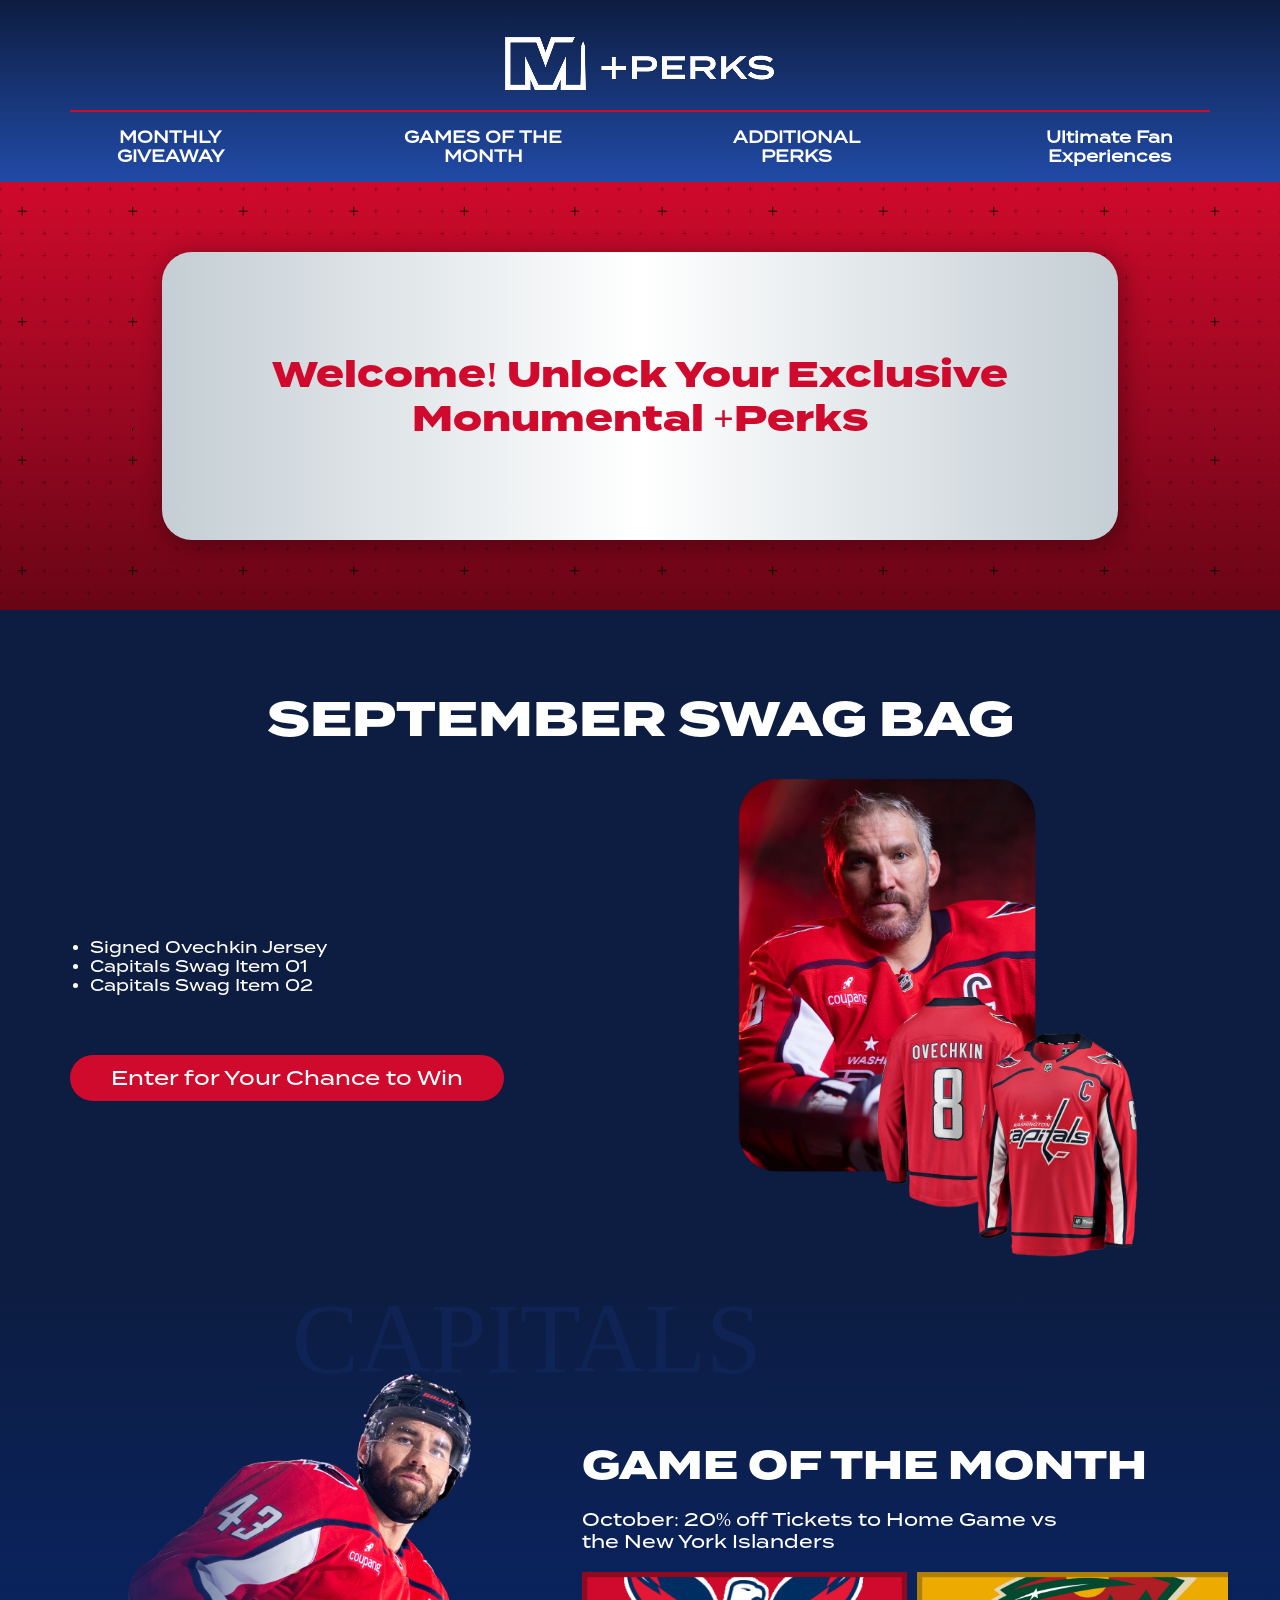
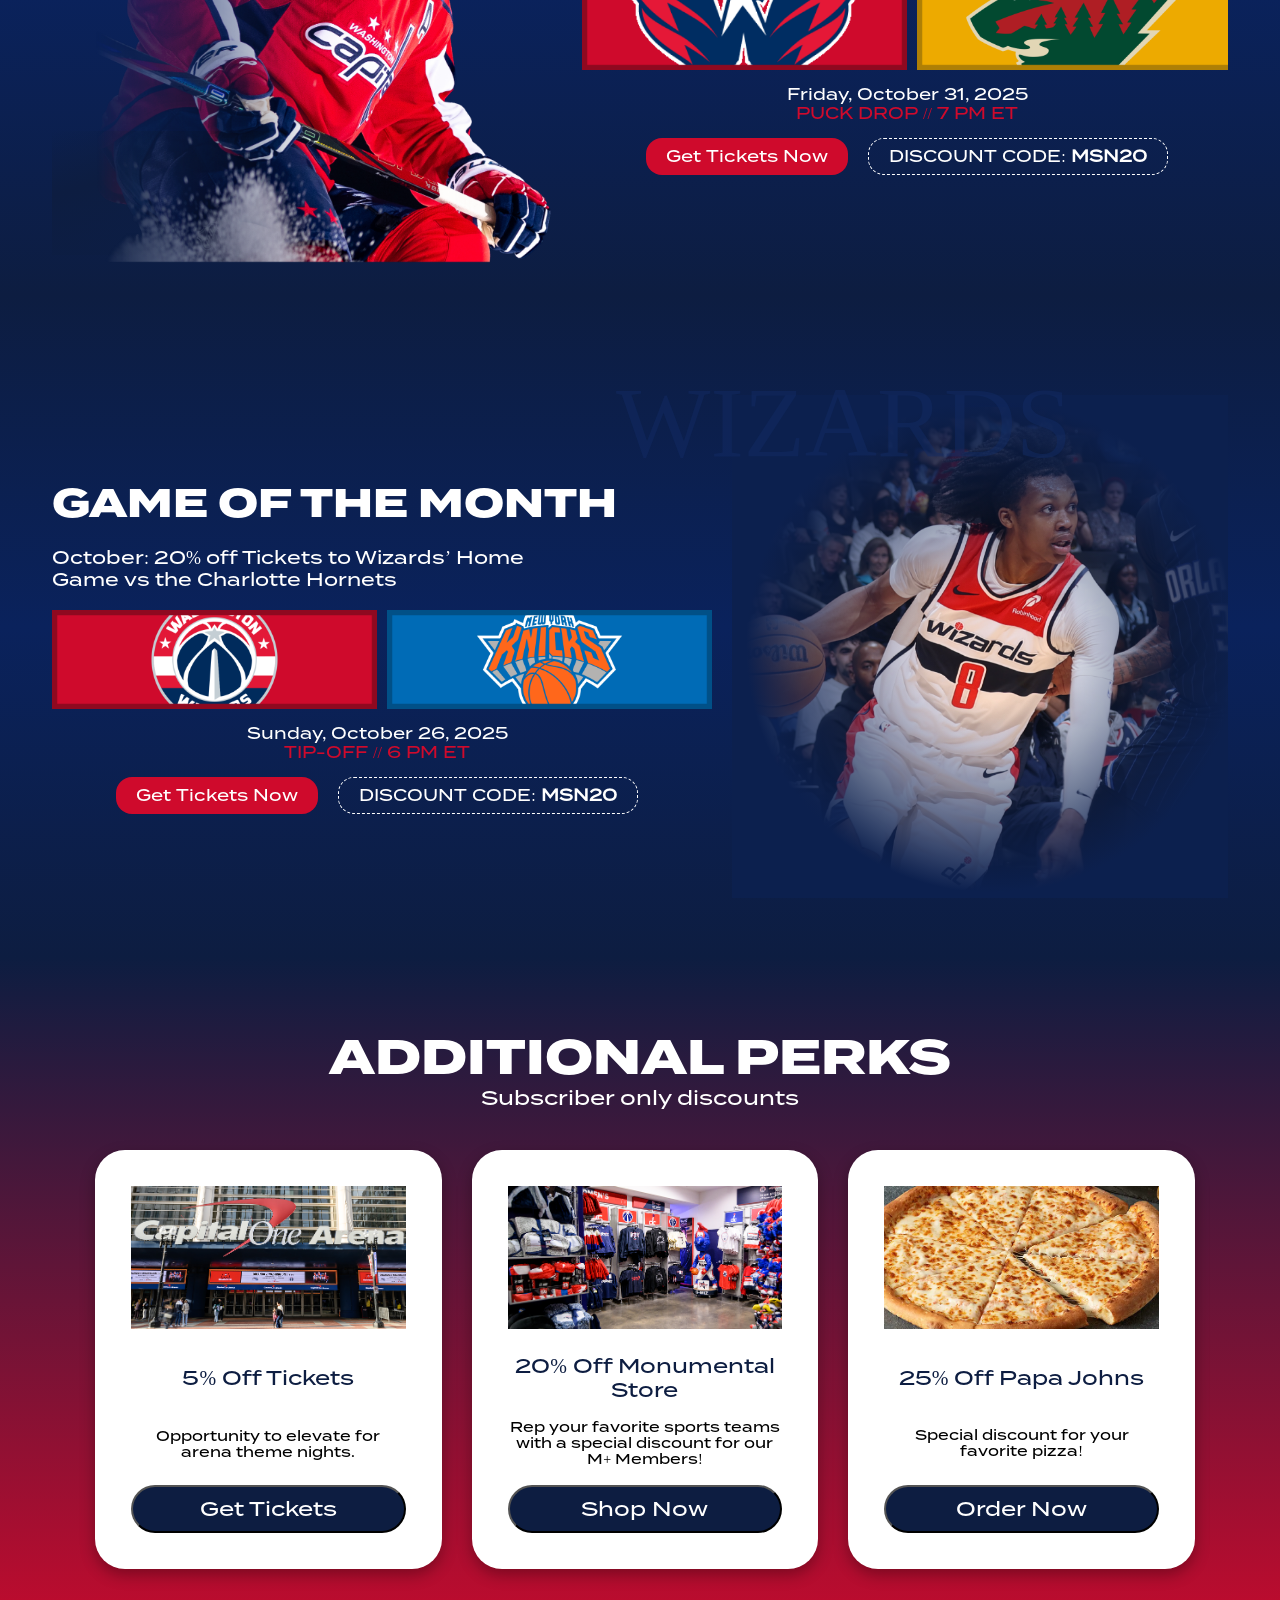
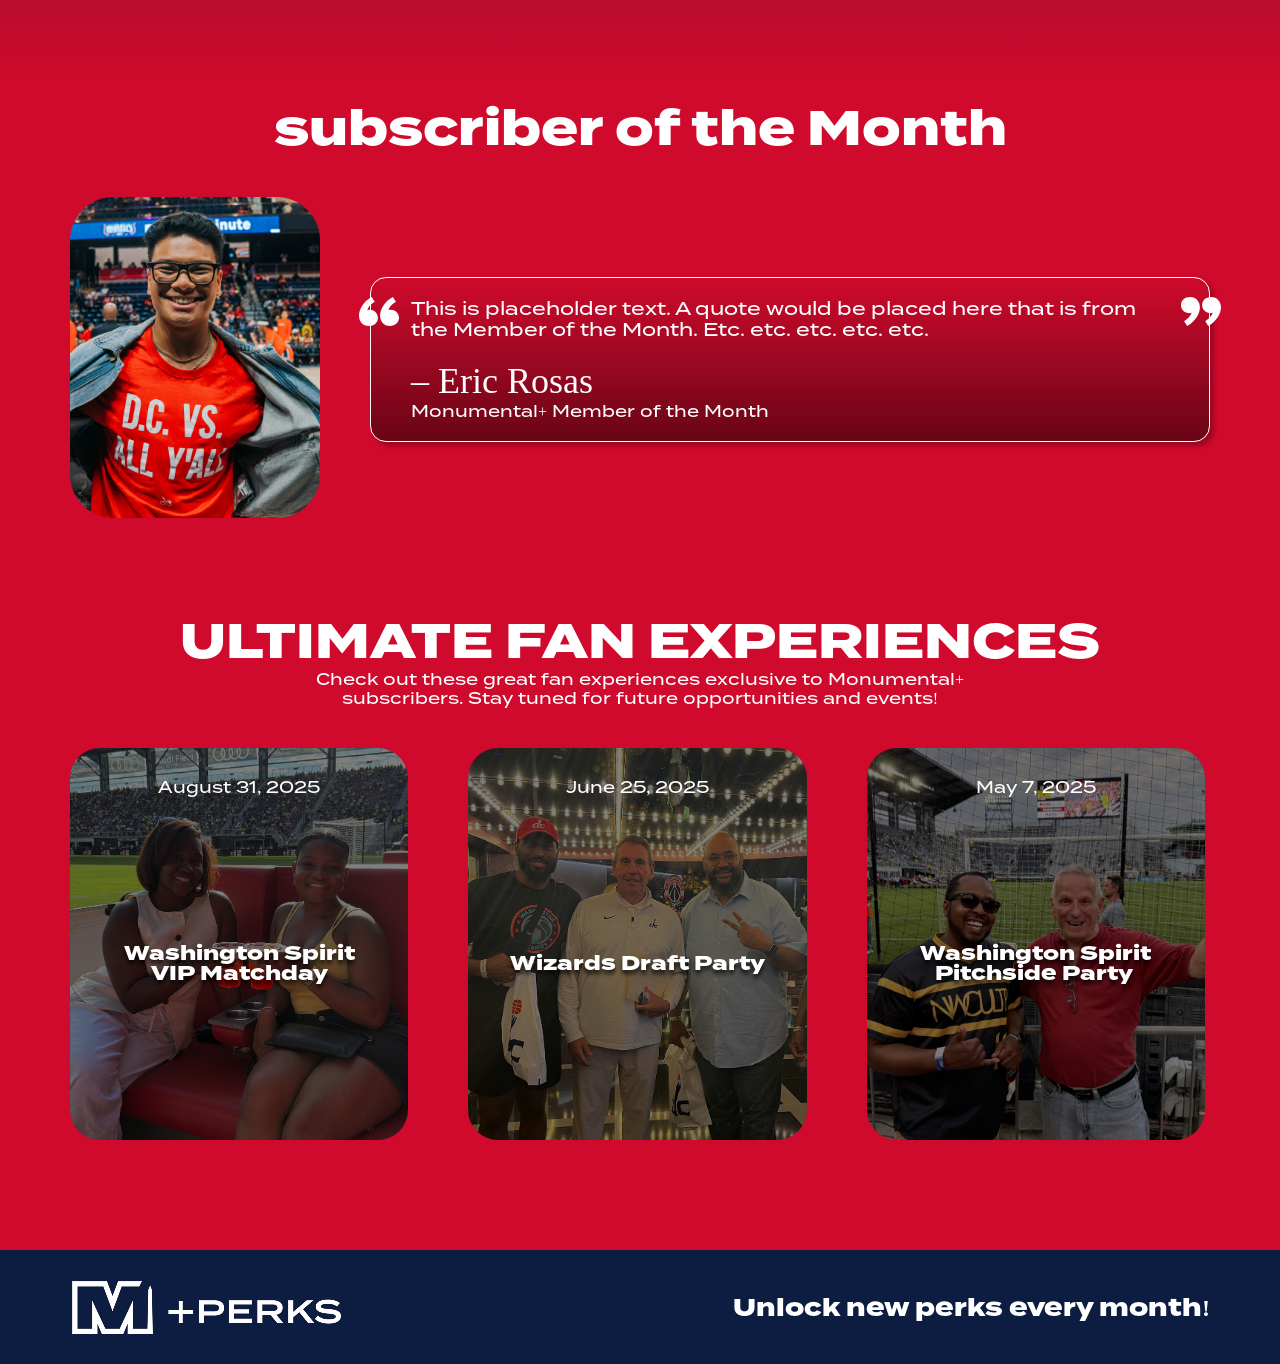
==== commit e8e2ce9c: "Semi Final Update" ====
--- a/index.html
+++ b/index.html
@@ -1,10 +1,10 @@
 <!DOCTYPE html>
 <html>
-  <head>
+	<head>
     <!-- site meta
     ========================================================================= -->
-    <meta charset="utf-8" />
-    <meta name="viewport" content="width=device-width, initial-scale=1" />
+    <meta charset="utf-8">
+    <meta name="viewport" content="width=device-width, initial-scale=1">
 
     <!-- site title
     ========================================================================== -->
@@ -12,595 +12,764 @@
 
     <!-- site favicon
     ========================================================================== -->
-    <link rel="icon" type="image/x-icon" href="media/siteIcon.ico" />
+    <link rel="icon" type="image/x-icon" href="media/favicon.ico">
 
     <!-- custom style sheet
     =========================================================================== -->
-    <link rel="stylesheet" type="text/css" href="css/style.css" />
+    <link rel="stylesheet" type="text/css" href="css/style.css">
+
   </head>
-  <body>
-    <!-- page Loader 
+<body>
+
+	<!-- page Loader 
 	============================================================================-->
-    <div id="preloader">
-      <div id="loader" class="dots-fade">
-        <div></div>
-        <div></div>
-        <div></div>
-      </div>
-    </div>
+	<div id="preloader">
+	    <div id="loader" class="dots-fade">
+	      	<div></div>
+	      	<div></div>
+	      	<div></div>
+	    </div>
+	</div>
 
     <!-- Page Content -->
-    <div class="content">
-      <!-- navbar
+	<div class="content">
+		<!-- navbar
 		======================================================================= -->
-      <header class="navbar">
-        <div class="container">
-          <div class="navbar_box">
-            <div class="logo">
-              <img
-                src="media/M+Perks-Logo.png"
-                width="274"
-                height="54"
-                align="logo" />
-            </div>
-
-            <!-- Checkbox toggle -->
-            <input type="checkbox" id="menu-toggle" class="menu-toggle" />
-
-            <!-- Hamburger icon -->
-            <label for="menu-toggle" class="menu-icon">
-              <span></span>
-              <span></span>
-              <span></span>
-            </label>
-
-            <!-- Navigation links -->
-            <nav class="menu">
-              <a href="#GameAway">MONTHLY GIVEAWAY</a>
-              <a href="#Game_of_month">GAMES OF THE MONTH</a>
-              <a href="#additional">ADDITIONAL PERKS</a>
-              <a href="#ultimate">Ultimate Fan Experiences</a>
-            </nav>
-          </div>
-        </div>
-      </header>
-
-      <!-- banner
+	    <header class="navbar">
+		    <div class="container">
+		    	<div class="navbar_box">
+		    		<div class="logo">
+			    		<img src="media/M+Perks-Logo.png" width="274" height="54" align="logo">
+			    	</div>
+
+				    <!-- Checkbox toggle -->
+				    <input type="checkbox" id="menu-toggle" class="menu-toggle" />
+
+				    <!-- Hamburger icon -->
+				    <label for="menu-toggle" class="menu-icon">
+				      <span></span>
+				      <span></span>
+				      <span></span>
+				    </label>
+
+				    <!-- Navigation links -->
+				    <nav class="menu">
+				      <a href="#GameAway">MONTHLY GIVEAWAY</a>
+				      <a href="#Game_of_month">GAMES OF THE MONTH</a>
+				      <a href="#additional">ADDITIONAL PERKS</a>
+				      <a href="#ultimate">Ultimate Fan Experiences</a>
+				    </nav>
+		    	</div>
+		    </div>
+	    </header>
+
+	    <!-- banner
 	    ======================================================================= -->
-      <section class="banner">
-        <div class="container">
-          <div class="banner_box">
-            <h1 class=""> Welcome! Unlock Your Exclusive Monumental +Perks </h1>
-          </div>
-        </div>
-      </section>
-
-      <!-- SEPTEMBER SWAG BAG
+	    <section class="banner">
+	    	<div class="banner_container">
+	    		<div class="banner_box">
+	    			<h1 class="">
+	    				Welcome! Unlock Your Exclusive Monumental +Perks
+	    			</h1>
+	    		</div>
+	    	</div>
+	    </section>
+
+	    <!-- SEPTEMBER SWAG BAG
 	    ====================================================================== -->
-      <section class="swag_bag" id="GameAway">
-        <div class="container">
-          <div>
-            <div>
-              <h2 class="heading_2"> SEPTEMBER SWAG BAG </h2>
-            </div>
-            <div class="swag_bag_grid">
-              <div class="swag_bag_data_wrapper">
-                <ul>
-                  <li> Signed Ovechkin Jersey </li>
-                  <li> Capitals Swag Item 01 </li>
-                  <li> Capitals Swag Item 02 </li>
-                </ul>
-                <div class="swag_bag_btn_box">
-                  <button class="btn btn_theme_danger_large">
-                    Enter for Your Chance to Win
-                  </button>
-                </div>
-              </div>
-              <div class="swag_bag_img_wrapper">
-                <div class="swag_bag_image_box">
-                  <img
-                    src="media/Ovi.webp"
-                    width="1110"
-                    height="1329"
-                    alt="ovi image"
-                    loading="lazy" />
-                </div>
-              </div>
-            </div>
-          </div>
-        </div>
-      </section>
-
-      <!-- game_of_month section
+	    <section class="swag_bag" id="GameAway">
+	    	<div class="container">
+	    		<div>
+	    			<div>
+	    				<h2 class="heading_2"> 
+	    					SEPTEMBER SWAG BAG
+	    				</h2>
+	    			</div>
+	    			<div class="swag_bag_grid">
+		    			<div class="swag_bag_data_wrapper">
+		    				<ul>
+		    					<li>
+		    						Signed Ovechkin Jersey
+		    					</li>
+		    					<li>
+		    						Capitals Swag Item 01
+		    					</li>
+		    					<li>
+		    						Capitals Swag Item 02
+		    					</li>
+		    				</ul> 
+		    				<div class="swag_bag_btn_box">
+		    					<button class="btn btn_theme_danger_large">
+		    						Enter for Your Chance to Win
+		    					</button>
+		    				</div>
+		    			</div>
+		    			<div class="swag_bag_img_wrapper">
+		    				<div class="swag_bag_image_box">
+		    					<img src="media/Ovi.webp" width="1110" height="1329" alt="ovi image" loading="lazy" >
+		    				</div>
+		    				
+		    			</div>
+		    		</div>
+	    		</div>
+	    	</div>
+	    </section>
+
+	    <!-- game_of_month section
 	    ====================================================================== -->
-      <section class="game_of_month" id="Game_of_month">
-        <div class="bg">
-          <div class="container">
-            <div>
-              <div class="scroll-wrapper">
-                <div class="scroll-container">
-                  <!-- first box -->
-                  <div class="scroll_box scroll_box_first">
-                    <div class="game_of_month_box">
-                      <div class="game_of_month_box_image_box">
-                        <img
-                          src="media/game_of_month_01.webp"
-                          width="1338"
-                          height="1311"
-                          alt="Game of month"
-                          class="game_of_month_box_img"
-                          loading="lazy" />
-                      </div>
-                      <div class="game_of_month_box_data_box">
-                        <span class="mobile_game_of_month_heading">
-                          capitals
-                        </span>
-                        <h2> GAME OF THE MONTH </h2>
-                        <p>
-                          October: 20% off Tickets to Home Game vs the New York
-                          Islanders
-                        </p>
-                        <div class="img_griup">
-                          <img
-                            src="media/CAPS.webp"
-                            width="316"
-                            height="96"
-                            alt="CAPS"
-                            loading="lazy" />
-                          <img
-                            src="media/OPPONENT.webp"
-                            width="316"
-                            height="96"
-                            alt="OPPONENT"
-                            loading="lazy" />
-                        </div>
-                        <div>
-                          <span class="dateTime">
-                            Friday, October 31, 2025 <br />
-                            <span> PUCK DROP // 7 PM ET</span>
-                          </span>
-                        </div>
-                        <div class="btn_group">
-                          <button class="btn btn_theme_danger_small">
-                            Get Tickets Now
-                          </button>
-                          <button class="btn btn_theme_white_small">
-                            DISCOUNT CODE: <span>MSN20</span>
-                          </button>
-                        </div>
-                      </div>
-                    </div>
-                    <span class="game_of_month_box_heading"> capitals </span>
-                  </div>
-                  <!-- Second box -->
-                  <div class="scroll_box scroll_box_second">
-                    <div class="">
-                      <h2 class="heading_2"> GAMES OF THE MONTH </h2>
-                      <p>
-                        Follow the link to a full season lineup of upcoming
-                        Games of the Month!
-                      </p>
-                      <a
-                        href="schedule.html"
-                        class="btn btn_theme_danger_small">
-                        See Schedule
-                      </a>
-                    </div>
-                  </div>
-                </div>
-              </div>
-            </div>
-          </div>
-        </div>
-      </section>
-
-      <!-- game_of_month section
+	    <section class="game_of_month" id="Game_of_month">
+	    	<div class="bg">
+	    		<div class="game_of_month_container">
+	    		<div>
+	    			<div class="scroll-wrapper">
+					  <div class="scroll-container">
+					  	<!-- first box -->
+					    <div class="scroll_box scroll_box_first">
+					      <div class="game_of_month_box">
+					      	<div class="game_of_month_box_image_box image_box_1">
+					      		<img src="media/game_of_month.png" width="1338" height="1311" alt="Game of month" class="game_of_month_box_img" loading="lazy">
+					      	</div>
+					      	<div class="game_of_month_box_data_box">
+					      		<span class="mobile_game_of_month_heading">
+					      			capitals
+					      		</span>
+					      		<h2>
+					      			GAME OF THE MONTH
+					      		</h2>
+					      		<p>
+					      			October: 20% off Tickets to Home Game vs the New York Islanders
+					      		</p>
+					      		<div class="img_griup">
+					      			<img src="media/CAPS.png" width="948" height="288" alt="CAPS" loading="lazy">
+					      			<img src="media/OPPONENT.png" width="948" height="288" alt="OPPONENT" loading="lazy">
+					      		</div>
+					      		<div>
+					      			<span class="dateTime">
+					      			Friday, October 31, 2025 <br> <span> PUCK DROP // 7 PM ET</span>
+					      			</span>
+					      		</div>
+					      		<div class="btn_group">
+					      			<button class="btn btn_theme_danger_small">
+					      				Get Tickets Now
+					      			</button>
+					      			<button class="btn btn_theme_white_small">
+					      				DISCOUNT CODE: <span>MSN20</span>
+					      			</button>
+					      		</div>
+					      	</div>
+					      </div>
+					      <span class="game_of_month_box_heading">
+					      	capitals
+					      </span>
+					    </div>
+					    <!-- Second box -->
+					    <div class="scroll_box scroll_box_second">
+					      <div class="" >
+					      	<h2 class="heading_2">
+					      		GAMES OF THE MONTH
+					      	</h2>
+					      	<p>
+					      		Follow the link to a full season lineup of upcoming Games of the Month!
+					      	</p>
+					      	<a href="schedule.html" class="btn btn_theme_danger_small">
+					      		See Schedule
+					      	</a>
+					      </div>
+					    </div>
+					  </div>
+					</div>
+	    		</div>
+	    	</div>
+	    	</div>
+	    </section>
+
+	    <!-- game_of_month section
 	    ====================================================================== -->
-      <section class="game_of_month game_of_month2">
-        <div class="bg">
-          <div class="container">
-            <div>
-              <div class="scroll-wrapper">
-                <div class="scroll-container">
-                  <!-- first box -->
-                  <div class="scroll_box scroll_box_first scroll_box_first2">
-                    <div class="game_of_month_box">
-                      <div class="game_of_month_box_data_box">
-                        <span class="mobile_game_of_month_heading">
-                          wizards
-                        </span>
-                        <h2> GAME OF THE MONTH </h2>
-                        <p>
-                          October: 20% off Tickets to Wizards’ Home Game vs the
-                          Charlotte Hornets
-                        </p>
-                        <div class="img_griup">
-                          <img
-                            src="media/wiz.webp"
-                            width="316"
-                            height="96"
-                            alt="wiz"
-                            loading="lazy" />
-                          <img
-                            src="media/knicks.webp"
-                            width="316"
-                            height="96"
-                            alt="knicks"
-                            loading="lazy" />
-                        </div>
-                        <div>
-                          <span class="dateTime">
-                            Sunday, October 26, 2025 <br />
-                            <span> TIP-OFF // 6 PM ET</span>
-                          </span>
-                        </div>
-                        <div class="btn_group">
-                          <button class="btn btn_theme_danger_small">
-                            Get Tickets Now
-                          </button>
-                          <button class="btn btn_theme_white_small">
-                            DISCOUNT CODE: <span>MSN20</span>
-                          </button>
-                        </div>
-                      </div>
-                      <div class="game_of_month_box_image_box">
-                        <img
-                          src="media/game_of_month_02.webp"
-                          width="1479"
-                          height="1476"
-                          alt="capitals_img"
-                          class="game_of_month_box_img"
-                          loading="lazy" />
-                      </div>
-                    </div>
-                    <span class="game_of_month_box_heading2"> wizards </span>
-                  </div>
-                  <!-- Second box -->
-                  <div class="scroll_box scroll_box_second">
-                    <div class="">
-                      <h2 class="heading_2"> GAMES OF THE MONTH </h2>
-                      <p>
-                        Follow the link to a full season lineup of upcoming
-                        Games of the Month!
-                      </p>
-                      <a
-                        href="schedule.html"
-                        class="btn btn_theme_danger_small">
-                        See Schedule
-                      </a>
-                    </div>
-                  </div>
-                </div>
-              </div>
-            </div>
-          </div>
-        </div>
-      </section>
-
-      <!-- ADDITIONAL PERKS
+	    <section class="game_of_month game_of_month2">
+	    	<div class="bg">
+	    		<div class="game_of_month_container">
+	    		<div>
+	    			<div class="scroll-wrapper">
+					  <div class="scroll-container">
+					  	<!-- first box -->
+					    <div class="scroll_box scroll_box_first scroll_box_first2">
+					      <div class="game_of_month_box">
+					      	<div class="game_of_month_box_data_box">
+					      		<span class="mobile_game_of_month_heading">
+					      			wizards
+					      		</span>
+					      		<h2>
+					      			GAME OF THE MONTH
+					      		</h2>
+					      		<p>
+					      			October: 20% off Tickets to Wizards’ Home Game vs the Charlotte Hornets
+					      		</p>
+					      		<div class="img_griup">
+					      			<img src="media/wiz.png" width="948" height="288" alt="wiz" loading="lazy">
+					      			<img src="media/knicks.png" width="948" height="288" alt="knicks" loading="lazy">
+					      		</div>
+					      		<div>
+					      			<span class="dateTime">
+					      			Sunday, October 26, 2025 <br> <span> TIP-OFF // 6 PM ET</span>
+					      			</span>
+					      		</div>
+					      		<div class="btn_group">
+					      			<button class="btn btn_theme_danger_small">
+					      				Get Tickets Now
+					      			</button>
+					      			<button class="btn btn_theme_white_small">
+					      				DISCOUNT CODE: <span>MSN20</span>
+					      			</button>
+					      		</div>
+					      	</div>
+					      	<div class="game_of_month_box_image_box image_box_2">
+					      		<img src="media/game_of_month2.png" width="1479" height="1476" alt="capitals_img" class="game_of_month_box_img" loading="lazy">
+					      	</div>
+					      </div>
+					      <span class="game_of_month_box_heading2">
+					      	wizards
+					      </span>
+					    </div>
+					    <!-- Second box -->
+					    <div class="scroll_box scroll_box_second">
+					      <div class="" >
+					      	<h2 class="heading_2">
+					      		GAMES OF THE MONTH
+					      	</h2>
+					      	<p>
+					      		Follow the link to a full season lineup of upcoming Games of the Month!
+					      	</p>
+					      	<a href="schedule.html" class="btn btn_theme_danger_small">
+					      		See Schedule
+					      	</a>
+					      </div>
+					    </div>
+					  </div>
+					</div>
+	    		</div>
+	    	</div>
+	    	</div>
+	    </section>
+
+	    <!-- ADDITIONAL PERKS
 	    ====================================================================== -->
-      <section class="additional" id="additional">
-        <div class="container">
-          <div class="additional_heading">
-            <h2 class="heading_2"> ADDITIONAL PERKS </h2>
-            <p> Subscriber only discounts </p>
-          </div>
-          <div class="additional_scroll_wrapper">
-            <div class="additional_card">
-              <img
-                src="media/additional_01.webp"
-                width="213"
-                height="111"
-                alt="card-image"
-                loading="lazy" />
-              <div class="card_title">
-                <p> 5% Off Tickets </p>
-              </div>
-              <div class="card_text">
-                <p> Opportunity to elevate for arena theme nights. </p>
-              </div>
-              <button class="card_button"> Get Tickets </button>
-            </div>
-            <div class="additional_card">
-              <img
-                src="media/additional_02.webp"
-                width="213"
-                height="111"
-                alt="card-image"
-                loading="lazy" />
-              <div class="card_title">
-                <p> 20% Off Monumental Store </p>
-              </div>
-              <div class="card_text">
-                <p>
-                  Rep your favorite sports teams with a special discount for our
-                  M+ Members!
-                </p>
-              </div>
-              <button class="card_button"> Shop Now </button>
-            </div>
-            <div class="additional_card">
-              <img
-                src="media/additional_03.webp"
-                width="213"
-                height="111"
-                alt="card-image"
-                loading="lazy" />
-              <div class="card_title">
-                <p> 25% Off Papa Johns </p>
-              </div>
-              <div class="card_text">
-                <p> Special discount for your favorite pizza! </p>
-              </div>
-              <button class="card_button"> Order Now </button>
-            </div>
-            <div class="additional_card">
-              <img
-                src="media/additional_01.webp"
-                width="213"
-                height="111"
-                alt="card-image"
-                loading="lazy" />
-              <div class="card_title">
-                <p> 5% Off Tickets </p>
-              </div>
-              <div class="card_text">
-                <p> Opportunity to elevate for arena theme nights. </p>
-              </div>
-              <button class="card_button"> Get Tickets </button>
-            </div>
-            <div class="additional_card">
-              <img
-                src="media/additional_02.webp"
-                width="213"
-                height="111"
-                alt="card-image"
-                loading="lazy" />
-              <div class="card_title">
-                <p> 20% Off Monumental Store </p>
-              </div>
-              <div class="card_text">
-                <p>
-                  Rep your favorite sports teams with a special discount for our
-                  M+ Members!
-                </p>
-              </div>
-              <button class="card_button"> Shop Now </button>
-            </div>
-            <div class="additional_card">
-              <img
-                src="media/additional_03.webp"
-                width="213"
-                height="111"
-                alt="card-image"
-                loading="lazy" />
-              <div class="card_title">
-                <p> 25% Off Papa Johns </p>
-              </div>
-              <div class="card_text">
-                <p> Special discount for your favorite pizza! </p>
-              </div>
-              <button class="card_button"> Order Now </button>
-            </div>
-          </div>
-        </div>
-      </section>
-
-      <!-- subscriber of the Month
+	    <section class="additional" id="additional">
+	    	<div class="container">
+	    		<div class="additional_heading">
+	    			<h2 class="heading_2">
+	    				ADDITIONAL PERKS
+	    			</h2>
+	    			<p>
+	    				Subscriber only discounts
+	    			</p>
+	    		</div>
+	    		<div class="additional_scroll_wrapper">
+	    			<div class="spacer"></div>
+	    			<div class="additional_card">
+	    				<img src="media/additional_01.png" width="639" height="333" alt="card-image" loading="lazy">
+	    				<div class="card_title">
+	    					<p>
+	    						5% Off Tickets
+	    					</p>
+	    				</div>
+	    				<div class="card_text">
+	    					<p>
+	    						Opportunity to elevate for arena theme nights.
+	    					</p>
+	    				</div>
+	    				<button class="card_button">
+	    					Get Tickets
+	    				</button>
+	    			</div>
+				    <div class="additional_card">
+	    				<img src="media/additional_02.png" width="639" height="333" alt="card-image" loading="lazy">
+	    				<div class="card_title">
+	    					<p>
+	    						20% Off Monumental Store
+	    					</p>
+	    				</div>
+	    				<div class="card_text">
+	    					<p>
+	    						Rep your favorite sports teams with a special discount for our M+ Members!
+	    					</p>
+	    				</div>
+	    				<button class="card_button">
+	    					Shop Now
+	    				</button>
+	    			</div>
+				    <div class="additional_card">
+	    				<img src="media/additional_03.png" width="639" height="333" alt="card-image" loading="lazy">
+	    				<div class="card_title">
+	    					<p>
+	    						25% Off Papa Johns
+	    					</p>
+	    				</div>
+	    				<div class="card_text">
+	    					<p>
+	    						Special discount for your favorite pizza!
+	    					</p>
+	    				</div>
+	    				<button class="card_button">
+	    					Order Now
+	    				</button>
+	    			</div>
+				    <div class="additional_card">
+	    				<img src="media/additional_01.png" width="639" height="333" alt="card-image" loading="lazy">
+	    				<div class="card_title">
+	    					<p>
+	    						5% Off Tickets
+	    					</p>
+	    				</div>
+	    				<div class="card_text">
+	    					<p>
+	    						Opportunity to elevate for arena theme nights.
+	    					</p>
+	    				</div>
+	    				<button class="card_button">
+	    					Get Tickets
+	    				</button>
+	    			</div>
+				    <div class="additional_card">
+	    				<img src="media/additional_02.png" width="639" height="333" alt="card-image" loading="lazy">
+	    				<div class="card_title">
+	    					<p>
+	    						20% Off Monumental Store
+	    					</p>
+	    				</div>
+	    				<div class="card_text">
+	    					<p>
+	    						Rep your favorite sports teams with a special discount for our M+ Members!
+	    					</p>
+	    				</div>
+	    				<button class="card_button">
+	    					Shop Now
+	    				</button>
+	    			</div>
+				    <div class="additional_card">
+	    				<img src="media/additional_03.png" width="639" height="333" alt="card-image" loading="lazy">
+	    				<div class="card_title">
+	    					<p>
+	    						25% Off Papa Johns
+	    					</p>
+	    				</div>
+	    				<div class="card_text">
+	    					<p>
+	    						Special discount for your favorite pizza!
+	    					</p>
+	    				</div>
+	    				<button class="card_button">
+	    					Order Now
+	    				</button>
+	    			</div>
+	    		</div>
+	    	</div>
+	    </section>
+
+	    <!-- subscriber of the Month
 	    ====================================================================== -->
-      <section class="subscriber">
-        <div class="container">
-          <div class="subscriber_heading">
-            <h2 class="heading_2"> subscriber of the Month </h2>
-          </div>
-          <div class="subscriber_wrapper">
-            <div class="subscriber_image_box">
-              <img
-                src="media/subscriber.webp"
-                width="244"
-                height="288"
-                alt="subscriber image"
-                loading="lazy" />
-            </div>
-            <div>
-              <div class="subscriber_quote">
-                <p class="subscriber_quote_text">
-                  This is placeholder text. A quote would be placed here that is
-                  from the Member of the Month. Etc. etc. etc. etc. etc.
-                </p>
-                <div class="subscriber_quote_name">
-                  <span> – Eric Rosas </span>
-                  <p> Monumental+ Member of the Month </p>
-                </div>
-                <img
-                  src="media/quote.svg"
-                  width="53"
-                  height="57"
-                  alt="quote"
-                  class="quote_left"
-                  loading="lazy" />
-                <img
-                  src="media/quote.svg"
-                  width="53"
-                  height="57"
-                  alt="quote"
-                  class="quote_right"
-                  loading="lazy" />
-              </div>
-            </div>
-          </div>
-        </div>
-      </section>
-
-      <!-- ULTIMATE FAN EXPERIENCES
+	    <section class="subscriber">
+	    	<div class="container">
+	    		<div class="subscriber_heading">
+	    			<h2 class="heading_2">
+	    				subscriber of the Month
+	    			</h2>
+	    		</div>
+	    		<div class="subscriber_wrapper">
+	    			<div class="subscriber_image_box">
+	    				<img src="media/subscriber.png" width="672" height="864" alt="subscriber image" loading="lazy">
+	    			</div>
+	    			<div>
+	    				<div class="subscriber_quote">
+	    					<p class="subscriber_quote_text">
+	    						This is placeholder text. A quote would be placed here that is from the Member of the Month. Etc. etc. etc. etc. etc.
+	    					</p>
+	    					<div class="subscriber_quote_name">
+	    						<span>
+	    							– Eric Rosas
+	    						</span>
+	    						<p>
+	    							Monumental+ Member of the Month
+	    						</p>
+	    					</div>
+	    					<img src="media/quote.svg" width="53" height="57" alt="quote" class="quote_left" loading="lazy">
+	    					<img src="media/quote.svg" width="53" height="57" alt="quote" class="quote_right" loading="lazy">
+	    				</div>
+	    			</div>
+	    		</div>
+	    	</div>
+	    </section>
+
+	    <!-- ULTIMATE FAN EXPERIENCES
 	    ====================================================================== -->
-      <section class="ultimate" id="ultimate">
-        <div class="container">
-          <div class="ultimate_heading">
-            <h2 class="heading_2"> ULTIMATE FAN EXPERIENCES </h2>
-            <p>
-              Check out these great fan experiences exclusive to Monumental+
-              subscribers. Stay tuned for future opportunities and events!
-            </p>
-          </div>
-          <div class="ultimate_scroll_wrapper">
-            <div class="ultimate_card">
-              <img
-                src="media/ultimate_card_01.webp"
-                width="305"
-                height="392"
-                alt="card-image"
-                loading="lazy" />
-              <div class="card_title">
-                <p> August 31, 2025 </p>
-              </div>
-              <div class="card_text">
-                <p> Washington Spirit VIP Matchday </p>
-              </div>
-            </div>
-            <div class="ultimate_card">
-              <img
-                src="media/ultimate_card_02.webp"
-                width="305"
-                height="392"
-                alt="card-image"
-                loading="lazy" />
-              <div class="card_title">
-                <p> June 25, 2025 </p>
-              </div>
-              <div class="card_text">
-                <p> Wizards Draft Party </p>
-              </div>
-            </div>
-            <div class="ultimate_card">
-              <img
-                src="media/ultimate_card_03.webp"
-                width="305"
-                height="392"
-                alt="card-image"
-                loading="lazy" />
-              <div class="card_title">
-                <p> May 7, 2025 </p>
-              </div>
-              <div class="card_text">
-                <p> Washington Spirit Pitchside Party  </p>
-              </div>
-            </div>
-            <div class="ultimate_card">
-              <img
-                src="media/ultimate_card_04.webp"
-                width="305"
-                height="392"
-                alt="card-image"
-                loading="lazy" />
-              <div class="card_title">
-                <p> April 13, 2025 </p>
-              </div>
-              <div class="card_text">
-                <p> Jerseys Off Our Back Ceremony </p>
-              </div>
-            </div>
-            <div class="ultimate_card">
-              <img
-                src="media/ultimate_card_05.webp"
-                width="305"
-                height="392"
-                alt="card-image"
-                loading="lazy" />
-              <div class="card_title">
-                <p> March 3, 2025 </p>
-              </div>
-              <div class="card_text">
-                <p> Pierre-Luc Dubois Meet & Greet </p>
-              </div>
-            </div>
-            <div class="ultimate_card">
-              <img
-                src="media/ultimate_card_06.webp"
-                width="305"
-                height="392"
-                alt="card-image"
-                loading="lazy" />
-              <div class="card_title">
-                <p> February 8, 2025 </p>
-              </div>
-              <div class="card_text">
-                <p> Wizards Suite Night </p>
-              </div>
-            </div>
-            <div class="ultimate_card">
-              <img
-                src="media/ultimate_card_07.webp"
-                width="305"
-                height="392"
-                alt="card-image"
-                loading="lazy" />
-              <div class="card_title">
-                <p> January 13, 2025 </p>
-              </div>
-              <div class="card_text">
-                <p> Wizards Pregame Studio Tour </p>
-              </div>
-            </div>
-            <div class="ultimate_card">
-              <img
-                src="media/ultimate_card_08.webp"
-                width="305"
-                height="392"
-                alt="card-image"
-                loading="lazy" />
-              <div class="card_title">
-                <p> November 13, 2024 </p>
-              </div>
-              <div class="card_text">
-                <p> Dylan Strome Meet & Greet </p>
-              </div>
-            </div>
-            <div class="ultimate_card">
-              <img
-                src="media/ultimate_card_09.webp"
-                width="305"
-                height="392"
-                alt="card-image"
-                loading="lazy" />
-              <div class="card_title">
-                <p> October 26, 2024 </p>
-              </div>
-              <div class="card_text">
-                <p> Wizards Suite Night </p>
-              </div>
-            </div>
-            <div class="ultimate_card">
-              <img
-                src="media/ultimate_card_06.webp"
-                width="305"
-                height="392"
-                alt="card-image"
-                loading="lazy" />
-              <div class="card_title">
-                <p> October 12, 2024 </p>
-              </div>
-              <div class="card_text">
-                <p> Caps VIP Red Carpet Access </p>
-              </div>
-            </div>
-          </div>
-        </div>
-      </section>
-
-      <footer>
-        <div class="container">
-          <div class="footer_box">
-            <img
-              src="media/M+Perks-Logo.png"
-              width="274"
-              height="54"
-              align="logo"
-              loading="lazy" />
-            <p> Unlock new perks every month! </p>
-          </div>
-        </div>
-      </footer>
-    </div>
-  </body>
-</html>
+	    <section class="ultimate" id="ultimate">
+	    	<div class="container">
+	    		<div class="ultimate_heading">
+	    			<h2 class="heading_2">
+	    				ULTIMATE FAN EXPERIENCES
+	    			</h2>
+	    			<p>
+	    				Check out these great fan experiences exclusive to Monumental+ subscribers. Stay tuned for future opportunities and events!
+	    			</p>
+	    		</div>
+	    		<div class="ultimate_scroll_wrapper">
+	    			<div class="flip-box">
+					  <div class="flip-box-inner">
+					    <div class="flip-box-front">
+					      	<img src="media/ultimate_card_01.png" width="915" height="1176" alt="card-image" loading="lazy">
+						      <div class="card_title">
+		    					<p>
+		    						August 31, 2025
+		    					</p>
+		    				</div>
+		    				<div class="card_text">
+		    					<p>
+		    						Washington Spirit VIP Matchday
+		    					</p>
+		    				</div>
+					    </div>
+					    <div class="flip-box-back">
+					      <div class="card_date">
+					      	<p class="">
+					      		August 31, 2025
+					      	</p>
+					      </div>
+					      <div class="card_back_heading">
+					      	<p>
+					      		Washington Spirit VIP Matchday
+					      	</p>
+					      </div>
+					      <div class="card_back_text">
+					      	<p>
+					      		TVE subscribers scored 2x tickets to the Washington Spirit vs. Chicago Red Stars match—with exclusive field passes for warmups and field-level loge box seating.
+					      	</p>
+					      </div>
+					    </div>
+					  </div>
+					</div>
+					<div class="flip-box">
+					  <div class="flip-box-inner">
+					    <div class="flip-box-front">
+					      	<img src="media/ultimate_card_02.png" width="915" height="1176" alt="card-image" loading="lazy">
+						      <div class="card_title">
+		    					<p>
+		    						June 25, 2025
+		    					</p>
+		    				</div>
+		    				<div class="card_text">
+		    					<p>
+		    						Wizards Draft Party
+		    					</p>
+		    				</div>
+					    </div>
+					    <div class="flip-box-back">
+					      <div class="card_date">
+					      	<p class="">
+					      		June 25, 2025
+					      	</p>
+					      </div>
+					      <div class="card_back_heading">
+					      	<p>
+					      		Wizards Draft Party
+					      	</p>
+					      </div>
+					      <div class="card_back_text">
+					      	<p>
+					      		Subscribers received 2x tickets to the Wizards Draft Party live from MGM National Harbor—enjoying VIP treatment while celebrating the Wizards’ 2025 draft class.
+					      	</p>
+					      </div>
+					    </div>
+					  </div>
+					</div>
+					<div class="flip-box">
+					  <div class="flip-box-inner">
+					    <div class="flip-box-front">
+					      	<img src="media/ultimate_card_03.png" width="915" height="1176" alt="card-image" loading="lazy">
+						      <div class="card_title">
+		    					<p>
+		    						May 7, 2025
+		    					</p>
+		    				</div>
+		    				<div class="card_text">
+		    					<p>
+		    						Washington Spirit Pitchside Party 
+		    					</p>
+		    				</div>
+					    </div>
+					    <div class="flip-box-back">
+					      <div class="card_date">
+					      	<p class="">
+					      		May 7, 2025
+					      	</p>
+					      </div>
+					      <div class="card_back_heading">
+					      	<p>
+					      		Washington Spirit Pitchside Party 
+					      	</p>
+					      </div>
+					      <div class="card_back_text">
+					      	<p>
+					      		Subscribers won 2x tickets to the Washington Spirit vs. Utah Royals match, enjoying the all-inclusive pitchside cabanas and exclusive field access for warmups.
+					      	</p>
+					      </div>
+					    </div>
+					  </div>
+					</div>
+					<div class="flip-box">
+					  <div class="flip-box-inner">
+					    <div class="flip-box-front">
+					      	<img src="media/ultimate_card_04.png" width="915" height="1176" alt="card-image" loading="lazy">
+						      <div class="card_title">
+		    					<p>
+		    						April 13, 2025
+		    					</p>
+		    				</div>
+		    				<div class="card_text">
+		    					<p>
+		    						Jerseys Off Our Back Ceremony
+		    					</p>
+		    				</div>
+					    </div>
+					    <div class="flip-box-back">
+					      <div class="card_date">
+					      	<p class="">
+					      		April 13, 2025
+					      	</p>
+					      </div>
+					      <div class="card_back_heading">
+					      	<p>
+					      		Jerseys Off Our Back Ceremony
+					      	</p>
+					      </div>
+					      <div class="card_back_text">
+					      	<p>
+					      		One Monumental+ subscriber won 100-level seats to the Caps’ season finale and participated in the Jerseys Off Our Backs ceremony—meeting Ryan Leonard and receiving his game-worn jersey.
+					      	</p>
+					      </div>
+					    </div>
+					  </div>
+					</div>
+					<div class="flip-box">
+					  <div class="flip-box-inner">
+					    <div class="flip-box-front">
+					      	<img src="media/ultimate_card_05.png" width="915" height="1176" alt="card-image" loading="lazy">
+						      <div class="card_title">
+		    					<p>
+		    						March 3, 2025
+		    					</p>
+		    				</div>
+		    				<div class="card_text">
+		    					<p>
+		    						Pierre-Luc Dubois Meet & Greet
+		    					</p>
+		    				</div>
+					    </div>
+					    <div class="flip-box-back">
+					      <div class="card_date">
+					      	<p class="">
+					      		March 3, 2025
+					      	</p>
+					      </div>
+					      <div class="card_back_heading">
+					      	<p>
+					      		Pierre-Luc Dubois Meet & Greet
+					      	</p>
+					      </div>
+					      <div class="card_back_text">
+					      	<p>
+					      		Subscribers scored 2x tickets to the all-inclusive MNMT suite to watch the Capitals vs. Senators followed by an exclusive meet and greet with Pierre-Luc Dubois.
+					      	</p>
+					      </div>
+					    </div>
+					  </div>
+					</div>
+					<div class="flip-box">
+					  <div class="flip-box-inner">
+					    <div class="flip-box-front">
+					      	<img src="media/ultimate_card_06.png" width="915" height="1176" alt="card-image" loading="lazy">
+						      <div class="card_title">
+		    					<p>
+		    						February 8, 2025
+		    					</p>
+		    				</div>
+		    				<div class="card_text">
+		    					<p>
+		    						Wizards Suite Night
+		    					</p>
+		    				</div>
+					    </div>
+					    <div class="flip-box-back">
+					      <div class="card_date">
+					      	<p class="">
+					      		February 8, 2025
+					      	</p>
+					      </div>
+					      <div class="card_back_heading">
+					      	<p>
+					      		Wizards Suite Night
+					      	</p>
+					      </div>
+					      <div class="card_back_text">
+					      	<p>
+					      		Subscribers received 2x tickets to the all-inclusive MNMT Suite to watch the Wizards take on the Hawks—making for an awesome night of basketball.
+					      	</p>
+					      </div>
+					    </div>
+					  </div>
+					</div>
+					<div class="flip-box">
+					  <div class="flip-box-inner">
+					    <div class="flip-box-front">
+					      	<img src="media/ultimate_card_07.png" width="915" height="1176" alt="card-image" loading="lazy">
+						      <div class="card_title">
+		    					<p>
+		    						January 13, 2025
+		    					</p>
+		    				</div>
+		    				<div class="card_text">
+		    					<p>
+		    						Wizards Pregame Studio Tour
+		    					</p>
+		    				</div>
+					    </div>
+					    <div class="flip-box-back">
+					      <div class="card_date">
+					      	<p class="">
+					      		January 13, 2025
+					      	</p>
+					      </div>
+					      <div class="card_back_heading">
+					      	<p>
+					      		Wizards Pregame Studio Tour
+					      	</p>
+					      </div>
+					      <div class="card_back_text">
+					      	<p>
+					      		Subscribers won a behind-the-scenes tour of Wizards Pregame Live, meeting the on-air talent before enjoying 100-level seats for the Wizards vs. Timberwolves game.
+					      	</p>
+					      </div>
+					    </div>
+					  </div>
+					</div>
+					<div class="flip-box">
+					  <div class="flip-box-inner">
+					    <div class="flip-box-front">
+					      	<img src="media/ultimate_card_08.png" width="915" height="1176" alt="card-image" loading="lazy">
+						      <div class="card_title">
+		    					<p>
+		    						November 13, 2024
+		    					</p>
+		    				</div>
+		    				<div class="card_text">
+		    					<p>
+		    						Dylan Strome Meet & Greet
+		    					</p>
+		    				</div>
+					    </div>
+					    <div class="flip-box-back">
+					      <div class="card_date">
+					      	<p class="">
+					      		November 13, 2024
+					      	</p>
+					      </div>
+					      <div class="card_back_heading">
+					      	<p>
+					      		Dylan Strome Meet & Greet
+					      	</p>
+					      </div>
+					      <div class="card_back_text">
+					      	<p>
+					      		Subscribers scored 2x 100-level tickets to see the Capitals take on the Maple Leafs, followed by a postgame meet and greet with Dylan Strome.
+					      	</p>
+					      </div>
+					    </div>
+					  </div>
+					</div>
+					<div class="flip-box">
+					  <div class="flip-box-inner">
+					    <div class="flip-box-front">
+					      	<img src="media/ultimate_card_09.png" width="915" height="1176" alt="card-image" loading="lazy">
+						      <div class="card_title">
+		    					<p>
+		    						October 26, 2024
+		    					</p>
+		    				</div>
+		    				<div class="card_text">
+		    					<p>
+		    						Wizards Suite Night
+		    					</p>
+		    				</div>
+					    </div>
+					    <div class="flip-box-back">
+					      <div class="card_date">
+					      	<p class="">
+					      		October 26, 2024
+					      	</p>
+					      </div>
+					      <div class="card_back_heading">
+					      	<p>
+					      		Wizards Suite Night
+					      	</p>
+					      </div>
+					      <div class="card_back_text">
+					      	<p>
+					      		Subscribers enjoyed the all-inclusive MNMT Suite at the Wizards vs. Cavaliers game—meeting commentators, delivering the game ball, hanging with G-Wiz, and leading the T-shirt toss.
+					      	</p>
+					      </div>
+					    </div>
+					  </div>
+					</div>
+					<div class="flip-box">
+					  <div class="flip-box-inner">
+					    <div class="flip-box-front">
+					      	<img src="media/ultimate_card_10.png" width="915" height="1176" alt="card-image" loading="lazy">
+						      <div class="card_title">
+		    					<p>
+		    						October 12, 2024
+		    					</p>
+		    				</div>
+		    				<div class="card_text">
+		    					<p>
+		    						Caps VIP Red Carpet Access
+		    					</p>
+		    				</div>
+					    </div>
+					    <div class="flip-box-back">
+					      <div class="card_date">
+					      	<p class="">
+					      		October 12, 2024
+					      	</p>
+					      </div>
+					      <div class="card_back_heading">
+					      	<p>
+					      		Caps VIP Red Carpet Access
+					      	</p>
+					      </div>
+					      <div class="card_back_text">
+					      	<p>
+					      		Subscribers scored 2x tickets to Capitals Opening Night—featuring a studio tour, meet-and-greet with on-air talent, front-row red-carpet access, and 100-level seats vs. the Devils.
+					      	</p>
+					      </div>
+					    </div>
+					  </div>
+					</div>
+	    			
+	    		</div>
+	    	</div>
+	    </section>
+
+	    <footer>
+	    	<div class="container">
+	    		<div class="footer_box">
+	    			<img src="media/M+Perks-Logo.png" width="274" height="54" align="logo" loading="lazy">
+	    			<p>
+	    				Unlock new perks every month!
+	    			</p>
+	    		</div>
+	    	</div>
+	    </footer>
+	</div>
+	
+
+
+</body>
+</html>
--- a/css/style.css
+++ b/css/style.css
@@ -1,41 +1,42 @@
 /*Defalt Styling
 ==================================================================================*/
 * {
-    margin: 0;
-    padding: 0;
-    scroll-behavior: smooth;
-}
-
-html {
-    overflow-x: hidden;
-}
-
+  margin: 0;
+  padding: 0;
+  scroll-behavior: smooth;
+
+}
+html{
+  overflow-x: hidden;
+}
 body {
-    overflow-x: hidden;
-    width: 100%;
-    scroll-behavior: smooth;
-}
-
+  overflow-x: hidden;
+  width: 100%;
+  scroll-behavior: smooth;
+}
 a {
-    text-decoration: none !important;
-}
-
+  text-decoration: none !important;
+}
 ::selection {
-    background-color: #3a393a;
-    color: white;
-}
-
+  background-color: #3a393a;
+  color: white;
+}
 /*Defalt Styling
 ==================================================================================*/
+
+
+
 /*theme color
 ==================================================================================*/
-:root {
-    --themeRed: #CF0A2C;
-    --themeBlue: #0d1d41;
-}
-
+:root{
+    --themeRed:#CF0A2C;
+    --themeBlue:#0d1d41;
+}
 /*theme color
 ==================================================================================*/
+
+
+
 /*theme fonts style
 ==================================================================================*/
 @font-face {
@@ -44,68 +45,105 @@
     font-weight: normal;
     src: local('Termina Test Medium'), url('./TerminaTest-Medium.woff') format('woff');
 }
-
 @font-face {
     font-family: 'Termina Heavy';
     font-style: normal;
     font-weight: normal;
     src: local('Termina Test Heavy'), url('./TerminaTest-Heavy.woff') format('woff');
 }
-
 @font-face {
-    font-family: "Big Caslon";
-    src: url("./Big Caslon Medium.ttf") format("ttf");
-    font-weight: 500;
-    font-style: normal;
-    font-display: swap;
-}
-
+  font-family: "Big Caslon";
+  src: url("./Big Caslon Medium.ttf") format("ttf");
+  font-weight: 500;
+  font-style: normal;
+  font-display: swap;
+}
 /*theme fonts style
 ===================================================================================*/
+
+
+
 /*Custom css classes
 ==================================================================================*/
 .container {
+  width: 100%;
+  margin-right: auto;
+  margin-left: auto;
+  padding: 0px 12px;
+}
+.banner_container{
     width: 100%;
-    margin-right: auto;
-    margin-left: auto;
-    padding: 0px 12px;
-}
+      margin-right: auto;
+      margin-left: auto;
+      padding: 0px 12px;
+      box-sizing: border-box;
+    }
+   .game_of_month_container{
+    width: 100%;
+      margin-right: auto;
+      margin-left: auto;
+      padding: 0px 12px;
+      box-sizing: border-box;
+   }
+
 
 @media (min-width: 576px) {
-    .container {
-        max-width: 540px;
-    }
-}
-
+  .container {
+    max-width: 540px;
+  }
+  .banner_container{
+    max-width: 540px
+   }
+   .game_of_month_container{
+    max-width: 540px;
+   }
+}
 @media (min-width: 768px) {
-    .container {
-        max-width: 720px;
-    }
-}
-
+  .container {
+    max-width: 720px;
+  }
+  .banner_container{
+    max-width: 720px
+   }
+   .game_of_month_container{
+    max-width: 720px
+   }
+}
 @media (min-width: 992px) {
-    .container {
-        max-width: 960px;
-    }
-}
-
+  .container {
+    max-width: 960px;
+  }
+  .banner_container{
+    max-width: 960px
+   }
+   .game_of_month_container{
+    max-width: 960px
+   }
+}
 @media (min-width: 1200px) {
-    .container {
-        max-width: 1140px;
-    }
-}
-
-@media (min-width: 1400px) {
-    .container {
-        max-width: 1320px;
-    }
-}
-
+  .container {
+    max-width: 1140px;
+  }
+  .banner_container{
+    max-width: 980px;
+   }
+   .game_of_month_container{
+    max-width: 1200px;
+   }
+}
+/*@media (min-width: 1400px) {
+  .container {
+    max-width: 1320px;
+  }
+}*/
 /*Custom css classes
 ==================================================================================*/
+
+
+
 /*theme heading + theme buttons
 ==================================================================================*/
-.heading_2 {
+.heading_2{
     font-size: 48px;
     font-size: 800;
     color: white;
@@ -113,41 +151,35 @@
     text-align: center;
     font-family: 'Termina Heavy';
 }
-
-ul {
+ul{
     color: white;
     padding-left: 20px;
 }
-
-ul li {
+ul li{
     font-size: 16px;
     font-weight: 500;
     font-family: 'Termina Medium';
 }
-
-.btn {
-    border: none;
-}
-
-.btn_theme_danger_large {
+.btn{
+    border:none;
+}
+.btn_theme_danger_large{
     background-color: #cf0a2c;
     color: white;
     font-family: 'Termina Medium';
     font-size: 20px;
     border-radius: 32px;
     transition: 0.35s;
-    border: 1px dashed transparent;
+    border:1px dashed transparent;
     padding: 10px 40px;
     cursor: pointer;
 }
-
-.btn_theme_danger_large:hover {
+.btn_theme_danger_large:hover{
     background: white;
-    color: var(--themeBlue);
-}
-
-.btn_theme_danger_small {
-    padding: 8px 20px;
+   color: var(--themeBlue);
+}
+.btn_theme_danger_small{
+    padding: 8px 20px ;
     background: var(--themeRed);
     color: white;
     font-family: 'Termina Medium';
@@ -157,14 +189,12 @@
     cursor: pointer;
     transition: 0.35s;
 }
-
-.btn_theme_danger_small:hover {
+.btn_theme_danger_small:hover{
     background: white;
     color: var(--themeBlue);
 }
-
-.btn_theme_white_small {
-    padding: 8px 20px;
+.btn_theme_white_small{
+    padding: 8px 20px ;
     background: transparent;
     color: white;
     font-family: 'Termina Medium';
@@ -173,20 +203,20 @@
     border-radius: 16px;
     cursor: pointer;
     transition: 0.35s;
-    border: 1px dashed white;
-}
-
-.btn_theme_white_small span {
+    border:1px dashed white;
+}
+.btn_theme_white_small span{
     font-weight: 700;
 }
-
-.btn_theme_white_small:hover {
+.btn_theme_white_small:hover{
     background: white;
     color: var(--themeBlue);
 }
-
 /*theme heading + theme buttons
 ==================================================================================*/
+
+
+
 /* page Loader 
 ==================================================================================*/
 #preloader {
@@ -194,24 +224,21 @@
     display: flex;
     justify-content: center;
     align-items: center;
-    background: linear-gradient(#0d1d41, #0D1D41 100%, #214BA7);
+    background: linear-gradient(#0d1d41 ,  #0D1D41 100% ,#214BA7);
     z-index: 500;
     height: 100vh;
     width: 100%;
     top: 0;
     left: 0;
-    animation: fadeOut 1s ease 0.5s forwards;
-    /* 3s delay ke baad fade out */
-}
-
+    animation: fadeOut 1s ease 0.5s forwards; 
+}
 #loader {
     position: relative;
     width: 4px;
     height: 4px;
     display: inline-block;
 }
-
-#loader>div {
+#loader > div {
     background: white;
     width: 8px;
     height: 8px;
@@ -220,86 +247,67 @@
     left: 0;
     border-radius: 50%;
 }
-
-#loader>div:nth-of-type(1) {
+#loader > div:nth-of-type(1) {
     left: 15px;
 }
-
-#loader>div:nth-of-type(3) {
+#loader > div:nth-of-type(3) {
     left: -15px;
 }
-
-.dots-fade>div {
+.dots-fade > div {
     animation: dots-fade 1.6s infinite ease;
     animation-delay: 0.4s;
 }
-
-.dots-fade>div:nth-of-type(1) {
+.dots-fade > div:nth-of-type(1) {
     animation-delay: 0.8s;
 }
-
-.dots-fade>div:nth-of-type(3) {
+.dots-fade > div:nth-of-type(3) {
     animation-delay: 0s;
 }
 
 @keyframes dots-fade {
-    0% {
-        opacity: 1;
-    }
-
-    40% {
-        opacity: 0.2;
-    }
-
-    80% {
-        opacity: 1;
-    }
-}
-
+    0% { opacity: 1; }
+    40% { opacity: 0.2; }
+    80% { opacity: 1; }
+}
 @keyframes fadeOut {
     to {
         opacity: 0;
         visibility: hidden;
     }
 }
-
 .content {
     opacity: 0;
     animation: showContent 1s ease 0.5s forwards;
 }
-
 @keyframes showContent {
-    to {
-        opacity: 1;
-    }
-}
-
+    to { opacity: 1; }
+}
 /* page Loader 
 ==================================================================================*/
+
+
+
 /*Navbar Base 
 =================================================================================*/
 .navbar {
     display: flex;
     justify-content: space-between;
     align-items: center;
-    background: linear-gradient(#0d1d41, #214BA7);
+    background: linear-gradient(#0d1d41 ,#214BA7);
     position: relative;
 }
-
 .logo {
     margin-top: 36px;
     text-align: center;
 }
-
 .menu {
     display: flex;
     gap: 25px;
-    padding: 16px 0px;
+    padding: 16px 0px ;
     border-top: 2px solid #cf0a2c;
     margin-top: 16px;
     justify-content: space-between;
 }
-
 .menu a {
     max-width: 200px;
     color: #fff;
@@ -310,11 +318,9 @@
     text-align: center;
     font-family: 'Termina Medium';
 }
-
 .menu a:hover {
     color: #cf0a2c;
 }
-
 .menu-icon {
     display: none;
     flex-direction: column;
@@ -323,7 +329,6 @@
     height: 18px;
     cursor: pointer;
 }
-
 .menu-icon span {
     display: block;
     height: 3px;
@@ -331,23 +336,23 @@
     border-radius: 2px;
     transition: all 0.3s ease;
 }
-
 .menu-toggle {
     display: none;
 }
-
 /*Navbar Base 
 =================================================================================*/
+
+
+
 /*banner css
 ============================================================================================*/
-.banner {
+.banner{
     padding: 70px 0px;
     position: relative;
-    background: linear-gradient(#cf0a2c, #690516);
+    background:linear-gradient(#cf0a2c , #690516);
     z-index: 1;
 }
-
-.banner::before {
+.banner::before{
     content: "";
     position: absolute;
     left: 0;
@@ -358,8 +363,7 @@
     z-index: -1;
     background-size: 50%;
 }
-
-.banner_box {
+.banner_box{
     background: linear-gradient(90deg, #C4CED4 0%, #FFFFFF 50%, #FFFFFF 50%, #C4CED4 100%);
     display: flex;
     justify-content: center;
@@ -369,26 +373,27 @@
     padding: 100px 100px;
     box-sizing: border-box;
 }
-
-.banner_box h1 {
+.banner_box h1{
     color: #CF0A2C;
     font-size: 36px;
     font-weight: 800;
     text-align: center;
     font-family: 'Termina Heavy';
 }
-
 /*banner css
 ============================================================================================*/
+
+
+
+
 /*swag_bag section css
 ============================================================================================*/
-.swag_bag {
+.swag_bag{
     background: #0D1D41;
     padding-top: 80px;
     padding-bottom: 20px;
 }
-
-.swag_bag_grid {
+.swag_bag_grid{
     display: grid;
     grid-template-rows: 1fr;
     grid-template-columns: repeat(2, 1fr);
@@ -396,40 +401,35 @@
     align-items: center;
     gap: 50px;
 }
-
-.swag_bag_btn_box {
+.swag_bag_btn_box{
     margin-top: 60px;
 }
-
-.swag_bag_image_box {
+.swag_bag_image_box{
     max-width: 400px;
     position: relative;
 }
-
-.swag_bag_image_box img {
+.swag_bag_image_box img{
     width: 100%;
     height: auto;
 }
-
-.swag_bag_img_wrapper {
+.swag_bag_img_wrapper{
     display: flex;
     justify-content: space-evenly;
 }
-
 /*swag_bag section css
 ============================================================================================*/
+
+
+
 /*Game of the month section css
 =========================================================================================== */
-.game_of_month {
+.game_of_month{
     background: linear-gradient(180deg, #0D1D41 0%, #0A225C 50%, #0D1D41 100%);
 }
-
-.bg {
-    position: relative;
-    z-index: ;
-}
-
-.bg:before {
+.bg{
+    position: relative;z-index: ;
+}
+.bg:before{
     position: absolute;
     left: 0;
     bottom: 0;
@@ -442,47 +442,41 @@
     content: "";
     z-index: -1;
 }
-
 .scroll-wrapper {
-    width: 100%;
-    height: 100%;
-    overflow-x: auto;
-    overflow-y: hidden;
-    scroll-snap-type: x mandatory;
-    scroll-behavior: smooth;
-}
-
+  width: 100%;
+  height: 100%;
+  overflow-x: auto; 
+  overflow-y: hidden;
+  scroll-snap-type: x mandatory;
+  scroll-behavior: smooth;
+}
 .scroll-container {
-    display: flex;
-    align-items: stretch;
-    height: 100%;
-    padding-bottom: 40px;
-    width: ;
-}
-
+  display: flex;
+  align-items: stretch;
+  height: 100%;
+  padding-bottom: 40px;
+  width: ;
+}
 .scroll_box {
-    flex: 0 0 100%;
-    height: 100%;
-    scroll-snap-align: start;
-}
-
+  flex: 0 0 102%;
+  height: 100%;
+  scroll-snap-align: start;
+}
 .scroll_box_first {
-    padding-top: 80px;
-    position: relative;
-}
-
+  padding-top: 80px;
+  position: relative;
+}
 .scroll_box_second {
-    background: radial-gradient(circle, #0032AE 0%, #0D1D41 100%);
-    height: auto;
-    display: flex;
-    justify-content: center;
-    align-items: center;
-    padding-top: 50px;
-    text-align: center;
-    z-index: 0;
-}
-
-.scroll_box_second p {
+     background:radial-gradient(#0032AE 0%, #0d1d4100 65%);
+     height: auto;
+     display: flex;
+     justify-content: center;
+     align-items: center;
+     padding-top: 50px;
+     text-align: center;
+     z-index: 0;
+}
+.scroll_box_second p{
     color: white;
     max-width: 500px;
     margin: 30px auto 50px auto;
@@ -491,66 +485,58 @@
     font-weight: 500;
     font-family: 'Termina Medium';
 }
-
 .scroll-wrapper::-webkit-scrollbar {
-    height: 17px;
-    border-radius: 10px;
-    background: #08132C;
-}
-
+  height: 17px;
+  border-radius: 10px;
+  background: #08132C;
+}
 .scroll-wrapper::-webkit-scrollbar-thumb {
-    background: #112E70;
-    border-radius: 10px;
-}
-
+  background: #112E70;
+  border-radius: 10px;
+}
 .scroll-wrapper::-webkit-scrollbar-thumb:hover {
-    background: #112E70;
-}
-
-.game_of_month_box {
+  background: #112E70;
+}
+.game_of_month_box{
     display: grid;
     grid-template-columns: auto 1fr;
     grid-template-rows: 1fr;
     align-items: center;
     gap: 30px;
 }
-
-.game_of_month_box_img {
+.game_of_month_box_img{
     max-width: 500px;
     height: auto;
-    transform: translate(0px, 12px);
-}
-
-.game_of_month_box_data_box {
+    transform: translate(0px ,12px);
+   
+}
+
+.game_of_month_box_data_box{
     max-width: 650px;
 }
-
-.game_of_month_box_data_box h2 {
+.game_of_month_box_data_box h2{
     color: white;
     font-size: 40px;
     font-family: 'Termina Heavy';
-}
-
-.game_of_month_box_data_box p {
+
+}
+.game_of_month_box_data_box p{
     color: white;
     font-size: 18px;
     font-family: 'Termina Medium';
     font-weight: 500;
-    margin: 20px 0px;
+    margin:20px 0px;
     max-width: 500px;
 }
-
-.game_of_month_box_data_box .img_griup {
+.game_of_month_box_data_box .img_griup{
     display: flex;
     gap: 10px;
 }
-
-.game_of_month_box_data_box .img_griup img {
+.game_of_month_box_data_box .img_griup img{
     width: 50%;
     height: auto;
 }
-
-.game_of_month_box_data_box .dateTime {
+.game_of_month_box_data_box .dateTime{
     margin: 15px 0px;
     font-family: 'Termina Medium';
     font-weight: 500;
@@ -559,18 +545,15 @@
     color: white;
     display: block;
 }
-
-.game_of_month_box_data_box .dateTime span {
+.game_of_month_box_data_box .dateTime span{
     color: var(--themeRed);
 }
-
-.game_of_month_box_data_box .btn_group {
+.game_of_month_box_data_box .btn_group{
     display: flex;
     justify-content: center;
     gap: 20px;
 }
-
-.game_of_month_box_heading {
+.game_of_month_box_heading{
     font-family: "Big Caslon";
     font-size: 100px;
     font-weight: 500;
@@ -583,8 +566,7 @@
     display: block;
     text-align: center;
 }
-
-.game_of_month_box_heading2 {
+.game_of_month_box_heading2{
     font-family: "Big Caslon";
     font-size: 100px;
     font-weight: 500;
@@ -597,17 +579,14 @@
     display: block;
     text-align: center;
 }
-
-.game_of_month2 {
+.game_of_month2{
     padding-top: 70px;
     padding-bottom: 20px;
 }
-
-.scroll_box_first2 {
+.scroll_box_first2{
     padding-top: 30px;
 }
-
-.mobile_game_of_month_heading {
+.mobile_game_of_month_heading{
     display: none;
     font-family: "Big Caslon";
     font-size: 50px;
@@ -617,85 +596,113 @@
     opacity: .5;
     text-align: center;
 }
+.image_box_1{
+    position: relative;
+    z-index: 1;
+}
+.image_box_1::before{
+    content: "";
+    position: absolute;
+    left: 0;
+    bottom: 0;
+    background: linear-gradient(164deg,rgba(255, 255, 255, 0) 0%, rgba(13, 29, 65, 1) 33%, rgba(255, 255, 255, 0) 100%);
+    width: 50%;
+    height: 25%;
+    z-index: -1;
+}
+.image_box_2{
+    position: relative;
+    overflow: hidden;
+    z-index: 0;
+}
+.image_box_2::before{
+    content: "";
+    position: absolute;
+    left: 0;
+    top: 0;
+    background: radial-gradient(circle,rgba(255, 255, 255, 0) 15%, rgba(12, 32, 78, 1) 68%);
+    width: 100%;
+    height: 100%;
+    z-index: 1;
+}
 
 /*Game of the month section css
 =========================================================================================== */
+
+
+
+
 /*ADDITIONAL PERKS section css
 ============================================================================================*/
-.additional {
+.additional{
     background: linear-gradient(to bottom, #0D1D41, #CF0A2C);
     padding: 70px 0px;
 }
-
-.additional_heading {
-    text-align: center;
-}
-
-.additional_heading p {
+.additional_heading{
+    text-align: center;
+}
+.additional_heading p{
     font-size: 20px;
     font-family: 'Termina Medium';
     font-weight: 400;
     color: white;
     margin: 0;
 }
-
-.additional_scroll_wrapper {
+.additional_scroll_wrapper{
     display: flex;
-    overflow-x: auto;
-    scroll-snap-type: x mandatory;
-    gap: 30px;
-    padding: 40px 0px;
-    scroll-snap-align: start;
-}
-
-.additional_card {
-    flex: 0 0 calc((100% - 60px) / 3);
-    scroll-snap-align: start;
-    background: white;
-    padding: 36px;
-    text-align: center;
-    border-radius: 30px;
-    box-shadow: 0 6px 15px rgba(0, 0, 0, 0.3);
-    box-sizing: border-box;
-    text-align: center;
-}
-
-.additional_card img {
+      overflow-x: auto;
+      scroll-snap-type: x mandatory;
+      gap: 30px;
+      padding: 40px 0px;
+      scroll-snap-align: start;
+      scroll-padding-left: 25px; 
+}
+.spacer {
+  flex: 0 0 0px;
+  pointer-events: none;
+}
+.additional_card{
+   flex: 0 0 calc((100% - 100px) / 3);
+   scroll-snap-align: start;
+   background: white;
+   padding: 36px;
+   text-align: center;
+   border-radius: 30px;
+   box-shadow: 0 6px 15px rgba(0,0,0,0.3);
+   box-sizing: border-box;
+   text-align: center;
+}
+.additional_card img{
     width: 100%;
     height: auto;
 }
-
-.additional_card .card_title {
+.additional_card .card_title{
     padding-top: 20px;
     min-height: 50px;
     display: flex;
     align-items: center;
     justify-content: center;
 }
-
-.additional_card .card_title p {
+.additional_card .card_title p{
     font-size: 20px;
     font-family: 'Termina Medium';
     font-weight: 500;
     color: #0D1D41;
 }
-
-.additional_card .card_text {
+.additional_card .card_text{
     padding: 16px 0px;
     min-height: 50px;
     display: flex;
     align-items: center;
     justify-content: center;
 }
-
-.additional_card .card_text p {
+.additional_card .card_text p{
     font-size: 14px;
     font-family: 'Termina Medium';
     font-weight: 500;
     color: #000000;
 }
-
-.additional_card .card_button {
+.additional_card .card_button{
     background: var(--themeBlue);
     color: white;
     text-align: center;
@@ -707,41 +714,38 @@
     font-size: 20px;
     transition: 0.35s;
 }
-
-.additional_card .card_button:hover {
+.additional_card .card_button:hover{
     background: white;
     color: var(--themeBlue);
 }
-
 .additional_scroll_wrapper::-webkit-scrollbar {
-    height: 17px;
-    border-radius: 10px;
-    background: #8F0920;
-}
-
+  height: 17px;
+  border-radius: 10px;
+  background: #8F0920;
+}
 .additional_scroll_wrapper::-webkit-scrollbar-thumb {
-    background: #F31037;
-    border-radius: 10px;
-}
-
+  background: #F31037;
+  border-radius: 10px;
+}
 .additional_scroll_wrapper::-webkit-scrollbar-thumb:hover {
-    background: #F31037;
-}
-
+  background: #F31037;
+}
 /*ADDITIONAL PERKS section css
 ============================================================================================*/
+
+
+
+
 /*subscriber section css
 ===========================================================================================*/
-.subscriber {
+.subscriber{
     background: #cf0a2c;
     padding: 20px 0px 70px 0px;
 }
-
-.subscriber_heading {
-    text-align: center;
-}
-
-.subscriber_wrapper {
+.subscriber_heading{
+    text-align: center;
+}
+.subscriber_wrapper{
     display: grid;
     grid-template-columns: auto 1fr;
     grid-template-rows: 1fr;
@@ -749,82 +753,75 @@
     padding-top: 40px;
     align-items: center;
 }
-
-.subscriber_image_box {
+.subscriber_image_box{
     max-width: 250px;
 }
-
-.subscriber_image_box img {
+.subscriber_image_box img{
     width: 100%;
     height: auto;
 }
-
-.subscriber_quote {
+.subscriber_quote{
     padding: 20px 40px;
-    border: 1px solid white;
+    border:1px solid white;
     border-radius: 16px;
     background: linear-gradient(to bottom, #CF0A2C, #690516);
     box-shadow: 4px 4px 4px 0 rgba(0, 0, 0, 0.25);
     position: relative;
     z-index: 1;
 }
-
-.quote_left {
+.quote_left{
     position: absolute;
     left: -12px;
     top: 5px;
     width: 40px;
 }
-
-.quote_right {
+.quote_right{
     position: absolute;
     top: 5px;
     right: -12px;
     transform: rotate(180deg);
     width: 40px;
-}
-
-.subscriber_quote_text {
+
+}
+.subscriber_quote_text{
     font-family: 'Termina Medium';
     font-weight: 400;
     font-size: 18px;
     margin: 0;
     color: white;
 }
-
-.subscriber_quote_name {
+.subscriber_quote_name{
     padding-top: 20px;
 }
-
-.subscriber_quote_name span {
+.subscriber_quote_name span{
     color: white;
     font-size: 36px;
     font-family: "Big Caslon";
     font-weight: 500;
 }
-
-.subscriber_quote_name p {
+.subscriber_quote_name p{
     margin: 0;
     font-family: 'Termina Medium';
     font-weight: 400;
     font-size: 16px;
     color: white;
 }
-
 /*subscriber section css
 ===========================================================================================*/
+
+
+
+
 /*ULTIMATE FAN EXPERIENCES section css
 ==========================================================================================*/
-.ultimate {
+.ultimate{
     background: #cf0a2c;
     padding: 20px 0px 70px 0px;
 }
-
-.ultimate_heading {
-    text-align: center;
-}
-
-.ultimate_heading p {
+.ultimate_heading{
+    text-align: center;
+}
+.ultimate_heading p{
     font-size: 16px;
     font-family: 'Termina Medium';
     font-weight: 400;
@@ -832,33 +829,45 @@
     margin: 0 auto 0 auto;
     max-width: 60%;
 }
-
-.ultimate_scroll_wrapper {
+.ultimate_scroll_wrapper{
     display: flex;
-    overflow-x: auto;
-    scroll-snap-type: x mandatory;
-    gap: 60px;
-    padding: 40px 0px;
-    scroll-snap-align: start;
-}
-
-.ultimate_card {
-    flex: 0 0 calc((100% - 125px) / 3);
-    scroll-snap-align: start;
-    background: transparent;
-    padding: 36px;
-    text-align: center;
-    border-radius: 30px;
-    box-shadow: 0 6px 15px rgba(0, 0, 0, 0.3);
+      overflow-x: auto;
+      scroll-snap-type: x mandatory;
+      gap: 60px;
+      padding: 40px 0px;
+      scroll-snap-align: start;
+}
+.flip-box {
+  flex: 0 0 calc((100% - 125px) / 3);
+   scroll-snap-align: start;
+   background: transparent;
+   text-align: center;
+   border-radius: 30px;
+   box-sizing: border-box;
+   text-align: center;
+   overflow: hidden;
+   min-height: 392px;
+  perspective: 1000px;
+  cursor: pointer;
+}
+.flip-box-front img{
+    position: absolute;
+    left: 0;
+    top: 0;
+    width: 100%;
+    height: 100%;
+    object-fit: cover;
+    object-position: center;
+    z-index: -11;
+}
+.flip-box-front{
+    position: relative;
+    z-index: 1;
+    padding: 30px;
     box-sizing: border-box;
-    text-align: center;
-    position: relative;
-    overflow: hidden;
-    min-height: 392px;
-    z-index: 1;
-}
-
-.ultimate_card::before {
+    box-shadow: 0 6px 15px rgba(0,0,0,0.3);
+}
+.flip-box-front::before{
     content: "";
     position: absolute;
     left: 0;
@@ -869,34 +878,20 @@
     opacity: 0.5;
     z-index: -1;
 }
-
-.ultimate_card img {
-    position: absolute;
-    left: 0;
-    top: 0;
-    width: 100%;
-    height: 100%;
-    object-fit: cover;
-    object-position: center;
-    z-index: -11;
-}
-
-.ultimate_card .card_title p {
+.flip-box-front .card_title p{
     font-size: 16px;
     font-family: 'Termina Medium';
     font-weight: 500;
     color: #fff;
 }
-
-.ultimate_card .card_text {
+.flip-box-front .card_text{
     text-align: center;
     display: flex;
     justify-content: center;
     align-items: center;
     height: 100%;
 }
-
-.ultimate_card .card_text p {
+.flip-box-front .card_text p{
     font-weight: 700;
     font-family: 'Termina Heavy';
     font-size: 20px;
@@ -908,8 +903,7 @@
     color: white;
     list-style: 120%;
 }
-
-.ultimate_card .card_button {
+.flip-box-front .card_button{
     background: var(--themeBlue);
     color: white;
     text-align: center;
@@ -921,99 +915,165 @@
     font-size: 20px;
     transition: 0.35s;
 }
-
-.ultimate_card .card_button:hover {
+.flip-box-front .card_button:hover{
     background: white;
     color: var(--themeBlue);
 }
 
+.flip-box-inner {
+  position: relative;
+  width: 100%;
+  height: 100%;
+  text-align: center;
+  transition: transform 0.8s;
+  transform-style: preserve-3d;
+}
+
+.flip-box:hover .flip-box-inner {
+  transform: rotateY(180deg);
+}
+
+.flip-box-front, .flip-box-back {
+  position: absolute;
+  width: 100%;
+  height: 100%;
+  -webkit-backface-visibility: hidden;
+  backface-visibility: hidden;
+}
+
+.flip-box-back {
+  background: radial-gradient(circle at center, #d71927 0%, #8b0e16 100%);
+  display: flex;
+  flex-direction: column;
+  justify-content: center;
+  transform: rotateY(180deg);
+  padding: 50px 10px;
+  box-sizing: border-box;
+  box-shadow: 0 6px 15px rgba(0,0,0,0.3);
+}
+.flip-box-back .card_date p{
+    font-family: 'Termina Medium';
+    font-weight: 500;
+    font-size: 16px;
+    text-align: center;
+    color: white;
+}
+.card_back_heading{
+    min-height: 50px;
+    margin: 30px auto 20px auto;
+}
+.card_back_heading p{
+    font-weight: 700;
+    font-family: 'Termina Heavy';
+    font-size: 20px;
+    color: white;    
+}
+.card_back_text{
+    font-family: 'Termina Medium';
+    font-weight: 500;
+    font-size: 12px;
+    color: white;
+}
 .ultimate_scroll_wrapper::-webkit-scrollbar {
-    height: 17px;
-    border-radius: 10px;
-    background: #8F0920;
-}
-
+  height: 17px;
+  border-radius: 10px;
+  background: #8F0920;
+}
 .ultimate_scroll_wrapper::-webkit-scrollbar-thumb {
-    background: #F31037;
-    border-radius: 10px;
-}
-
+  background: #F31037;
+  border-radius: 10px;
+}
 .ultimate_scroll_wrapper::-webkit-scrollbar-thumb:hover {
-    background: #F31037;
-}
-
+  background: #F31037;
+}
+.flip-box-inner {
+  position: relative;
+  width: 100%;
+  height: 100%;
+  text-align: center;
+  transition: transform 0.8s;
+  transform-style: preserve-3d;
+}
+
+.ultimate_card:hover .flip-box-inner {
+  transform: rotateY(180deg);
+}
+
+.flip-box-front, .flip-box-back {
+  position: absolute;
+  width: 100%;
+  height: 100%;
+  -webkit-backface-visibility: hidden;
+  backface-visibility: hidden;
+}
+
+.flip-box-back {
+  background-color: #555;
+  color: white;
+  transform: rotateY(180deg);
+}
 /*ULTIMATE FAN EXPERIENCES section css
 ==========================================================================================*/
+
+
 /*schedule page css
 ==========================================================================================*/
-.schedule_page_header {
+.schedule_page_header{
     background: linear-gradient(180deg, #0D1D41 0%, #214BA7 100%);
     padding: 20px;
 }
-
-.schedule_page_header_logo {
-    text-align: center;
-}
-
+.schedule_page_header_logo{
+    text-align: center;
+}
 .tabs {
-    width: 100%;
-    position: relative;
-}
-
+  width: 100%;
+  position: relative;
+}
 .tabs input[type="radio"] {
-    position: absolute;
-    opacity: 0;
-}
-
+  position: absolute;
+  opacity: 0;
+}
 .tab-link {
-    display: flex;
-    gap: 10px;
-    padding-top: 20px;
-    justify-content: space-between;
-}
-
+  display: flex;
+  gap: 10px;
+  padding-top: 20px;
+  justify-content: space-between;
+}
 .tab-link label {
-    color: white;
-    cursor: pointer;
-    transition: all 0.25s ease;
-    font-weight: 500;
-    font-family: 'Termina Medium';
-    font-size: 36px;
-}
-
+  color: white;
+  cursor: pointer;
+  transition: all 0.25s ease;
+  font-weight: 500;
+  font-family: 'Termina Medium';
+  font-size: 36px;
+}
 .tab-link label:hover {
-    color: var(--themeRed);
-}
-
-#tab1:checked~.schedule_page_header .tab-link label[for="tab1"],
-#tab2:checked~.schedule_page_header .tab-link label[for="tab2"] {
-    color: var(--themeRed);
-    text-decoration: underline;
-}
-
+  color: var(--themeRed);
+}
+#tab1:checked ~ .schedule_page_header .tab-link label[for="tab1"],
+#tab2:checked ~ .schedule_page_header .tab-link label[for="tab2"] {
+  color: var(--themeRed);
+  text-decoration: underline;
+}
 .tab-pannel {
-    display: none;
-    opacity: 0;
-    transform: translateY(10px);
-    transition: opacity 0.25s ease, transform 0.25s ease;
-}
-
-#tab1:checked~.tab-content #content1,
-#tab2:checked~.tab-content #content2 {
-    display: block;
-    opacity: 1;
-    transform: translateY(0);
-}
-
-.tab-content {
-    background: linear-gradient(135deg, #CF0A2C 0%, #0D1D41 100%);
-}
-
-.tab_content_wrapper {
+  display: none;
+  opacity: 0;
+  transform: translateY(10px);
+  transition: opacity 0.25s ease, transform 0.25s ease;
+}
+#tab1:checked ~ .tab-content #content1,
+#tab2:checked ~ .tab-content #content2 {
+  display: block;
+  opacity: 1;
+  transform: translateY(0);
+}
+.tab-content{
+    background: linear-gradient(to bottom left, #1a2850 0%, #2a1a4a 30%, #3d1a42 50%, #6b1a38 70%, #c41e3a 100%);
+}
+.tab_content_wrapper{
     padding: 70px 0px 100px 0px;
 }
-
-.page_content_heading span {
+.page_content_heading span{
     font-family: "Big Caslon";
     font-weight: 500;
     opacity: 0.8;
@@ -1021,14 +1081,13 @@
     display: block;
     text-align: center;
     background: linear-gradient(135deg, #f5f5f5 0%, #1b3b83 100%);
-    -webkit-background-clip: text;
-    -webkit-text-fill-color: transparent;
-    background-clip: text;
-    color: transparent;
-    line-height: 70%;
-}
-
-.page_content_heading h2 {
+      -webkit-background-clip: text;
+      -webkit-text-fill-color: transparent;
+      background-clip: text;
+      color: transparent;
+      line-height: 70%;
+}
+.page_content_heading h2{
     font-weight: 700;
     font-family: 'Termina Heavy';
     color: white;
@@ -1036,8 +1095,7 @@
     margin: 0;
     text-align: center;
 }
-
-.page_content_heading p {
+.page_content_heading p{
     font-weight: 500;
     font-family: 'Termina Medium';
     margin: 0;
@@ -1046,31 +1104,25 @@
     color: white;
     list-style: 80%;
 }
-
-.schedule_page_table {
+.schedule_page_table{
     margin-top: 70px;
-    border: 3px solid white;
+    border:3px solid white;
     background: rgba(255, 255, 255, 0.3);
     backdrop-filter: blur(10px);
 }
-
-.schedule_page_table table {
+.schedule_page_table table{
     width: 100%;
 }
-
-.schedule_page_table table tbody tr:first-child .opponent_data_box {
+.schedule_page_table table tbody tr:first-child .opponent_data_box{
     padding-top: 20px !important;
 }
-
-.schedule_page_table table tbody tr:last-child .opponent_data_box {
+.schedule_page_table table tbody tr:last-child .opponent_data_box{
     padding-bottom: 20px !important;
 }
-
-.opponent_wrapper {
+.opponent_wrapper{
     width: 65%;
 }
-
-.opponent_wrapper_header {
+.opponent_wrapper_header{
     display: flex;
     justify-content: center;
     align-items: center;
@@ -1079,27 +1131,23 @@
     border-bottom: 1px solid white;
     border-right: 1px solid white;
 }
-
-.opponent_wrapper_header p {
+.opponent_wrapper_header p{
     color: white;
     font-weight: 700;
     font-family: 'Termina Heavy';
     font-size: 36px;
 }
-
-.opponent_data_box {
+.opponent_data_box{
     padding: 10px 20px;
     display: flex;
     align-items: center;
     border-right: 1px solid white;
 }
-
-.opponent_data_box img {
+.opponent_data_box img{
     max-width: 200px;
     height: auto;
 }
-
-.opponent_data_box p {
+.opponent_data_box p{
     font-weight: 500;
     font-family: 'Termina Medium';
     font-size: 24px;
@@ -1107,17 +1155,14 @@
     margin: 0;
     text-transform: uppercase;
 }
-
-.opponent_data_box div {
+.opponent_data_box div{
     width: 100%;
     text-align: center;
 }
-
-.date_wrapper {
+.date_wrapper{
     width: 35%;
 }
-
-.date_wrapper_header {
+.date_wrapper_header{
     display: flex;
     justify-content: center;
     align-items: center;
@@ -1125,19 +1170,16 @@
     text-align: center;
     border-bottom: 1px solid white;
 }
-
-.date_wrapper_header p {
+.date_wrapper_header p{
     color: white;
     font-weight: 700;
     font-family: 'Termina Heavy';
     font-size: 36px;
 }
-
-.date_data_box {
-    padding: 10px 20px;
-}
-
-.date_data_box p {
+.date_data_box{
+    padding:10px 20px;
+}
+.date_data_box p{
     font-weight: 500;
     font-family: 'Termina Medium';
     font-size: 24px;
@@ -1146,593 +1188,530 @@
     text-align: center;
     text-transform: uppercase;
 }
-
 /*schedule page css
 ==========================================================================================*/
+
+
+
+
 /*footer 
 ==========================================================================================*/
-footer {
+footer{
     background: #0d1d41;
     padding: 30px 0px;
 }
-
-footer .footer_box {
+footer .footer_box{
     display: flex;
     align-items: center;
     justify-content: space-between;
 }
-
-footer .footer_box p {
+footer .footer_box p{
     margin: 0;
     font-size: 24px;
     font-weight: 800;
     font-family: 'Termina Heavy';
     color: white;
 }
-
 /*footer 
 ==========================================================================================*/
+
+
+
+
+
+
+
 /*========================================================================================
 ==========================================================================================
 ======================   Responsove Design start  ========================================
 ==========================================================================================
 ==========================================================================================
 */
+
+
+
+
+
+
+
+
 /* responsive laptop screen  
 ==========================================================================================*/
-@media screen and (min-width: 1200px) {
-    .capitals_data_box {
-        max-width: 650px;
-    }
-}
-
+@media screen and (min-width: 1200px){
+    .capitals_data_box{
+         max-width: 650px;
+    }
+}
 /* responsive laptop screen  
 ==========================================================================================*/
+
+
+
 /* responsive Small laptop screen  
 ==========================================================================================*/
-@media screen and (max-width: 1199px) {
-    .swag_bag_image_box .Ovi-Jersey {
-        transform: translate(70px, 80px);
-    }
-
+@media screen and (max-width: 1199px){
+    .swag_bag_image_box .Ovi-Jersey{
+        transform: translate(70px , 80px);
+    }
     /*game of the month
     =======================================*/
-    .game_of_month_box_img {
+    .game_of_month_box_img{
         max-width: 400px;
     }
-
-    .game_of_month_box_data_box {
+    .game_of_month_box_data_box{
         min-width: 560px;
     }
-
-    .game_of_month_box_data_box h2 {
+    .game_of_month_box_data_box h2{
         font-size: 32px;
     }
-
-    .game_of_month_box_heading {
+    .game_of_month_box_heading{
         font-size: 80px;
     }
-
-    .game_of_month_box_heading2 {
+    .game_of_month_box_heading2{
         font-size: 80px;
     }
-
-    .game_of_month_box_data_box {
+    .game_of_month_box_data_box{
         max-width: 530px;
         min-width: 530px;
     }
 }
-
 /* responsive Small laptop screen  
 ==========================================================================================*/
+
+
+
 /*responsive for tablet screen 
 ========================================================================================*/
-@media screen and (max-width: 991px) {
+@media screen and (max-width: 991px){
 
     /*font size
     ===============================*/
-    .heading_2 {
+    .heading_2{
         font-size: 32px;
     }
 
     /*banner
     ==============================*/
-    .banner {
+    .banner{
         padding: 50px 0px;
     }
-
-    .banner_box {
+    .banner_box{
         padding: 60px;
     }
-
-    .banner_box h1 {
+    .banner_box h1{
         font-size: 32px;
     }
 
     /*swag_bag section css
     ==============================*/
-    .swag_bag {
+    .swag_bag{
         padding-top: 50px;
     }
-
-    .btn_theme_danger_large {
+    .btn_theme_danger_large{
         font-size: 16px;
         padding: 10px 25px;
     }
-
-    .swag_bag_grid {
+    .swag_bag_grid{
         gap: 30px;
     }
-
-    .swag_bag_image_box .Ovi-Jersey {
+    .swag_bag_image_box .Ovi-Jersey{
         scale: 0.7;
-        transform: translate(100px, 100px);
+        transform: translate(100px , 100px);
     }
 
     /*game of the month
     ==========================*/
-    .game_of_month_box_heading {
+    .game_of_month_box_heading{
         font-size: 60px;
     }
-
-    .game_of_month_box_heading2 {
+    .game_of_month_box_heading2{
         font-size: 60px;
         right: 10%;
     }
-
-    .game_of_month_box_img {
+    .game_of_month_box_img{
         max-width: 300px;
     }
-
-    .game_of_month_box_data_box {
+    .game_of_month_box_data_box{
         max-width: 390px;
         min-width: 390px;
     }
-
-    .game_of_month_box_data_box h2 {
+    .game_of_month_box_data_box h2{
         font-size: 27px;
     }
-
-    .game_of_month_box_data_box .btn_group {
+    .game_of_month_box_data_box .btn_group{
         flex-direction: column;
     }
-
-    .game_of_month2 {
+    .game_of_month2{
         padding-top: 50px;
     }
 
     /*additional section css
     =================================*/
-    .additional_card {
-        flex: 0 0 calc((100% - 50px) / 2);
-        padding: 30px;
-    }
-
-    .additional {
+    .additional_card{
+       flex: 0 0 calc((100% - 50px) / 2);
+       padding: 30px;
+    }
+    .additional{
         padding: 50px 0px;
     }
 
     /*additional section css
     =================================*/
-    .ultimate_card {
-        flex: 0 0 calc((100% - 100px) / 2);
-        padding: 30px;
-    }
-
-    .ultimate {
+    .flip-box{
+       flex: 0 0 calc((100% - 100px) / 2);
+    }
+    .ultimate{
         padding: 0px 0px 50px 0px;
     }
-
-    .ultimate_heading p {
+    .ultimate_heading p{
         max-width: 100%;
     }
 
     /*schedule page css
     ===============================*/
-    .schedule_page_header_logo img {
-        width: 180px;
+    .schedule_page_header_logo img{
+        width: 180px ;
         height: auto;
     }
-
-    .tab-link label {
+    .tab-link label{
         font-size: 24px;
     }
-
-    .page_content_heading span {
+    .page_content_heading span{
         font-size: 100px;
     }
-
-    .page_content_heading h2 {
+    .page_content_heading h2{
         font-size: 40px;
     }
-
-    .page_content_heading p {
+    .page_content_heading p{
         font-size: 30px;
     }
-
-    .opponent_data_box img {
+    .opponent_data_box img{
         max-width: 150px;
         height: auto;
     }
-
-    .opponent_data_box p {
+    .opponent_data_box p{
         font-size: 18px;
         padding: 0px 10px;
     }
-
-    .date_data_box p {
+    .date_data_box p{
         font-size: 18px;
     }
 
     /*footer 
     ==============================*/
-    footer .footer_box img {
+    footer .footer_box img{
         width: 200px;
         height: auto;
     }
-
-    footer .footer_box p {
+    footer .footer_box p{
         font-size: 20px;
     }
 }
-
 /*responsive for tablet screen 
 ========================================================================================*/
+
+
+
+
+
 /*responsive for Mobile screen
 ========================================================================================*/
 @media screen and (max-width: 767px) {
 
     /*font size
     ===============================*/
-    .heading_2 {
+    .heading_2{
         font-size: 24px;
     }
-
     section {
-        scroll-margin-top: 65px;
-        /* navbar ki height jitni */
+      scroll-margin-top: 65px; 
     }
 
     /*navbar
     ================================*/
-    .navbar {
+    .navbar{
         position: fixed;
         width: 100%;
         top: 0;
         left: 0;
         z-index: 9999;
     }
-
     .menu {
         position: fixed;
         top: 0;
         left: -100%;
         height: 100%;
         width: 230px;
-        background: linear-gradient(#0d1d41, #214BA7);
+        background: linear-gradient(#0d1d41 ,#214BA7);
         flex-direction: column;
         align-items: center;
         padding: 70px 20px;
         margin-top: 0px;
-        border: none;
+        border:none;
         gap: 40px;
         transition: left 0.4s ease;
         justify-content: flex-start;
         z-index: 99999;
     }
-
-    .menu-toggle:checked~.menu {
+    .menu-toggle:checked ~ .menu {
         left: 0;
     }
-
     .menu-icon {
         display: flex;
     }
-
-    .menu-toggle:checked+.menu-icon span:nth-child(1) {
+    .menu-toggle:checked + .menu-icon span:nth-child(1) {
         transform: rotate(45deg) translate(5px, 5px);
     }
-
-    .menu-toggle:checked+.menu-icon span:nth-child(2) {
+    .menu-toggle:checked + .menu-icon span:nth-child(2) {
         opacity: 0;
     }
-
-    .menu-toggle:checked+.menu-icon span:nth-child(3) {
+    .menu-toggle:checked + .menu-icon span:nth-child(3) {
         transform: rotate(-45deg) translate(6px, -6px);
     }
-
-    .navbar {
+    .navbar{
         padding: 16px 0px;
     }
-
-    .navbar_box {
+    .navbar_box{
         display: flex;
         align-items: center;
         justify-content: space-between;
     }
-
-    .logo {
+    .logo{
         margin-top: 0;
     }
-
-    .logo img {
+    .logo img{
         width: 150px;
         height: auto;
     }
 
     /*banner
     ====================================*/
-    .banner {
+    .banner{
         padding: 95px 0px 30px 0px;
     }
-
-    .banner_box {
+    .banner_box{
         padding: 20px;
     }
-
-    .banner_box h1 {
+    .banner_box h1{
         font-size: 28px;
     }
 
     /*swag_bag section css
     ==============================*/
-    .swag_bag {
+    .swag_bag{
         padding-top: 30px;
         padding-bottom: 0px;
     }
-
-    .btn_theme_danger_large {
+    .btn_theme_danger_large{
         font-size: 15px;
         padding: 10px 25px;
     }
-
-    .swag_bag_btn_box {
+    .swag_bag_btn_box{
         text-align: center;
         margin-top: 30px;
     }
-
-    .swag_bag_grid {
+    .swag_bag_grid{
         gap: 20px;
         grid-template-rows: auto 1fr;
         grid-template-columns: 1fr;
     }
-
-    .swag_bag_data_wrapper {
+    .swag_bag_data_wrapper{
         text-align: center;
     }
-
-    .swag_bag_data_wrapper ul {
+    .swag_bag_data_wrapper ul{
         list-style: none;
         padding-left: 0px;
     }
-
-    .swag_bag_image_box .Ovi-Jersey {
+    .swag_bag_image_box .Ovi-Jersey{
         right: 0px;
         bottom: 0px
     }
 
     /*game of month 
     ===============================*/
-    .game_of_month_box_heading {
+    .game_of_month_box_heading{
         display: none;
     }
-
-    .game_of_month_box_heading2 {
+    .game_of_month_box_heading2{
         display: none;
     }
-
-    .scroll_box_first {
+    .scroll_box_first{
         padding-top: 30px;
     }
-
-    .mobile_game_of_month_heading {
+    .scroll_box{
+        flex: 0 0 100%;
+    }
+    .mobile_game_of_month_heading{
         display: block;
         text-align: center;
     }
-
-    .game_of_month_box {
+    .game_of_month_box{
         display: flex;
         flex-direction: column;
         gap: 10px;
     }
-
-    .game_of_month_box_data_box {
+    .game_of_month_box_data_box{
         order: 1;
         max-width: 100%;
-        min-width: 100%;
-    }
-
-    .game_of_month_box_image_box {
+            min-width: 100%;
+    }
+    .game_of_month_box_image_box{
         order: 2;
     }
-
-    .game_of_month_box_data_box h2 {
+    .game_of_month_box_data_box h2{
         font-size: 24px;
     }
-
-    .game_of_month_box_data_box p {
+    .game_of_month_box_data_box p{
         font-size: 16px;
     }
-
-    .game_of_month_box_img {
+    .game_of_month_box_img{
         max-width: 100%;
         margin: 0;
     }
-
-    .scroll_box_second div {
+    .scroll_box_second div{
         padding: 0px 20px;
     }
-
-    .scroll_box_second div p {
+    .scroll_box_second div p{
         font-size: 15px;
         margin: 20px auto 30px auto;
     }
-
-    .game_of_month2 {
+    .game_of_month2{
         padding-top: 30px;
     }
-
-    .scroll_box_first2 {
+    .scroll_box_first2{
         padding-top: 0px;
     }
-
-    .scroll-container {
+    .scroll-container{
         padding-bottom: 20px;
     }
-
-    .game_of_month_box_img {
+    .game_of_month_box_img{
         transform: translate(0);
     }
 
     /*additional section css
     =================================*/
-    .additional {
+    .additional{
         padding: 40px 0px;
     }
-
-    .additional_scroll_wrapper {
+    .additional_scroll_wrapper{
         padding-top: 30px;
     }
-
-    .additional_card {
-        flex: 0 0 calc((100% - 50px) / 1);
-        padding: 20px;
-    }
-
-    .additional_card .card_button {
+    .additional_card{
+       flex: 0 0 calc((100% - 50px) / 1);
+       padding: 20px;
+    }
+    .additional_card .card_button{
         font-size: 16px;
     }
-
-    .additional_heading p {
+    .additional_heading p{
         font-size: 16px;
     }
 
     /*subscriber section
     ==================================*/
-    .subscriber_wrapper {
+    .subscriber_wrapper{
         display: flex;
         flex-direction: column;
         gap: 20px;
         padding-top: 30px;
     }
-
-    .subscriber_image_box {
+    .subscriber_image_box{
         max-width: 300px;
     }
-
-    .subscriber_quote_text {
+    .subscriber_quote_text{
         font-size: 16px;
     }
-
-    .subscriber_quote_name span {
+    .subscriber_quote_name span{
         font-size: 28px;
     }
-
-    .subscriber_quote_name p {
+    .subscriber_quote_name p{
         font-size: 15px;
     }
 
     /*ultimate  section
     ==================================*/
-    .ultimate {
-        padding: 0px 0px 40px 0px;
-    }
-
-    .ultimate_heading p {
+    .ultimate{
+        padding:0px 0px 40px 0px;
+    }
+    .ultimate_heading p{
         font-size: 16px;
     }
-
-    .ultimate_scroll_wrapper {
+    .ultimate_scroll_wrapper{
         padding-top: 30px;
         gap: 25px;
     }
-
-    .ultimate_card {
-        flex: 0 0 calc((100% - 100px) / 1);
-        padding: 20px;
-    }
-
-    .ultimate_card .card_title p {
+    .flip-box{
+       flex: 0 0 calc((100% - 100px) / 1);
+    }
+    .flip-box-front .card_title p{
         font-size: 15px;
     }
-
-    .ultimate_card .card_text p {
+    .flip-box-front .card_text p{
         font-size: 16px;
     }
-
+    .flip-box-back .card_date p{
+        font-size: 15px;
+    }
+    .card_back_heading p{
+        font-size: 16px;
+    }
     /*schedule page css
     ===============================*/
-    .schedule_page_header {
+    .schedule_page_header{
         padding: 15px 0px;
     }
-
-    .tab-link {
+    .tab-link{
         flex-direction: column;
         justify-content: center;
         align-items: center;
         gap: 15px;
         padding-top: 10px;
     }
-
-    .tab_content_wrapper {
+    .tab_content_wrapper{
         padding: 40px 0px 60px 0px;
     }
-
-    .tab-link label {
+    .tab-link label{
         font-size: 20px;
     }
-
-    .page_content_heading span {
+    .page_content_heading span{
         font-size: 60px;
     }
-
-    .page_content_heading h2 {
+    .page_content_heading h2{
         font-size: 24px;
     }
-
-    .page_content_heading p {
+    .page_content_heading p{
         font-size: 18px;
     }
-
-    .opponent_data_box img {
+    .opponent_data_box img{
         max-width: 150px;
         height: auto;
     }
-
-    .opponent_wrapper_header {
+    .opponent_wrapper_header{
         padding: 10px;
     }
-
-    .schedule_page_table {
+    .schedule_page_table{
         margin-top: 40px;
     }
-
-    .date_wrapper_header {
+    .date_wrapper_header{
         padding: 10px;
     }
-
-    .opponent_wrapper_header p {
+    .opponent_wrapper_header p{
         font-size: 18px;
     }
-
-    .date_wrapper_header p {
+    .date_wrapper_header p{
         font-size: 18px;
     }
-
-    .opponent_data_box p {
+    .opponent_data_box p{
         font-size: 14px;
         padding: 0px 10px;
     }
-
-    .date_data_box {
+    .date_data_box{
         padding: 10px;
     }
-
-    .date_data_box p {
+    .date_data_box p{
         font-size: 14px;
     }
-
-    .opponent_data_box {
+    .opponent_data_box{
         padding: 10px;
         flex-direction: column;
         gap: 10px;
@@ -1740,32 +1719,28 @@
 
     /*footer 
     ==============================*/
-    footer {
+    footer{
         padding: 20px 0px;
     }
-
-    footer .footer_box {
+    footer .footer_box{
         flex-direction: column;
         gap: 10px;
     }
-
-    footer .footer_box img {
+    footer .footer_box img{
         width: 150px0px;
         height: auto;
     }
-
-    footer .footer_box p {
+    footer .footer_box p{
         font-size: 17px;
         text-align: center;
     }
 }
 
-@media screen and (max-width: 575px) {
-    .navbar .container {
+@media screen and (max-width: 575px){
+    .navbar .container{
         width: 100%;
     }
-
-    .container {
+    .container{
         width: auto;
     }
 }
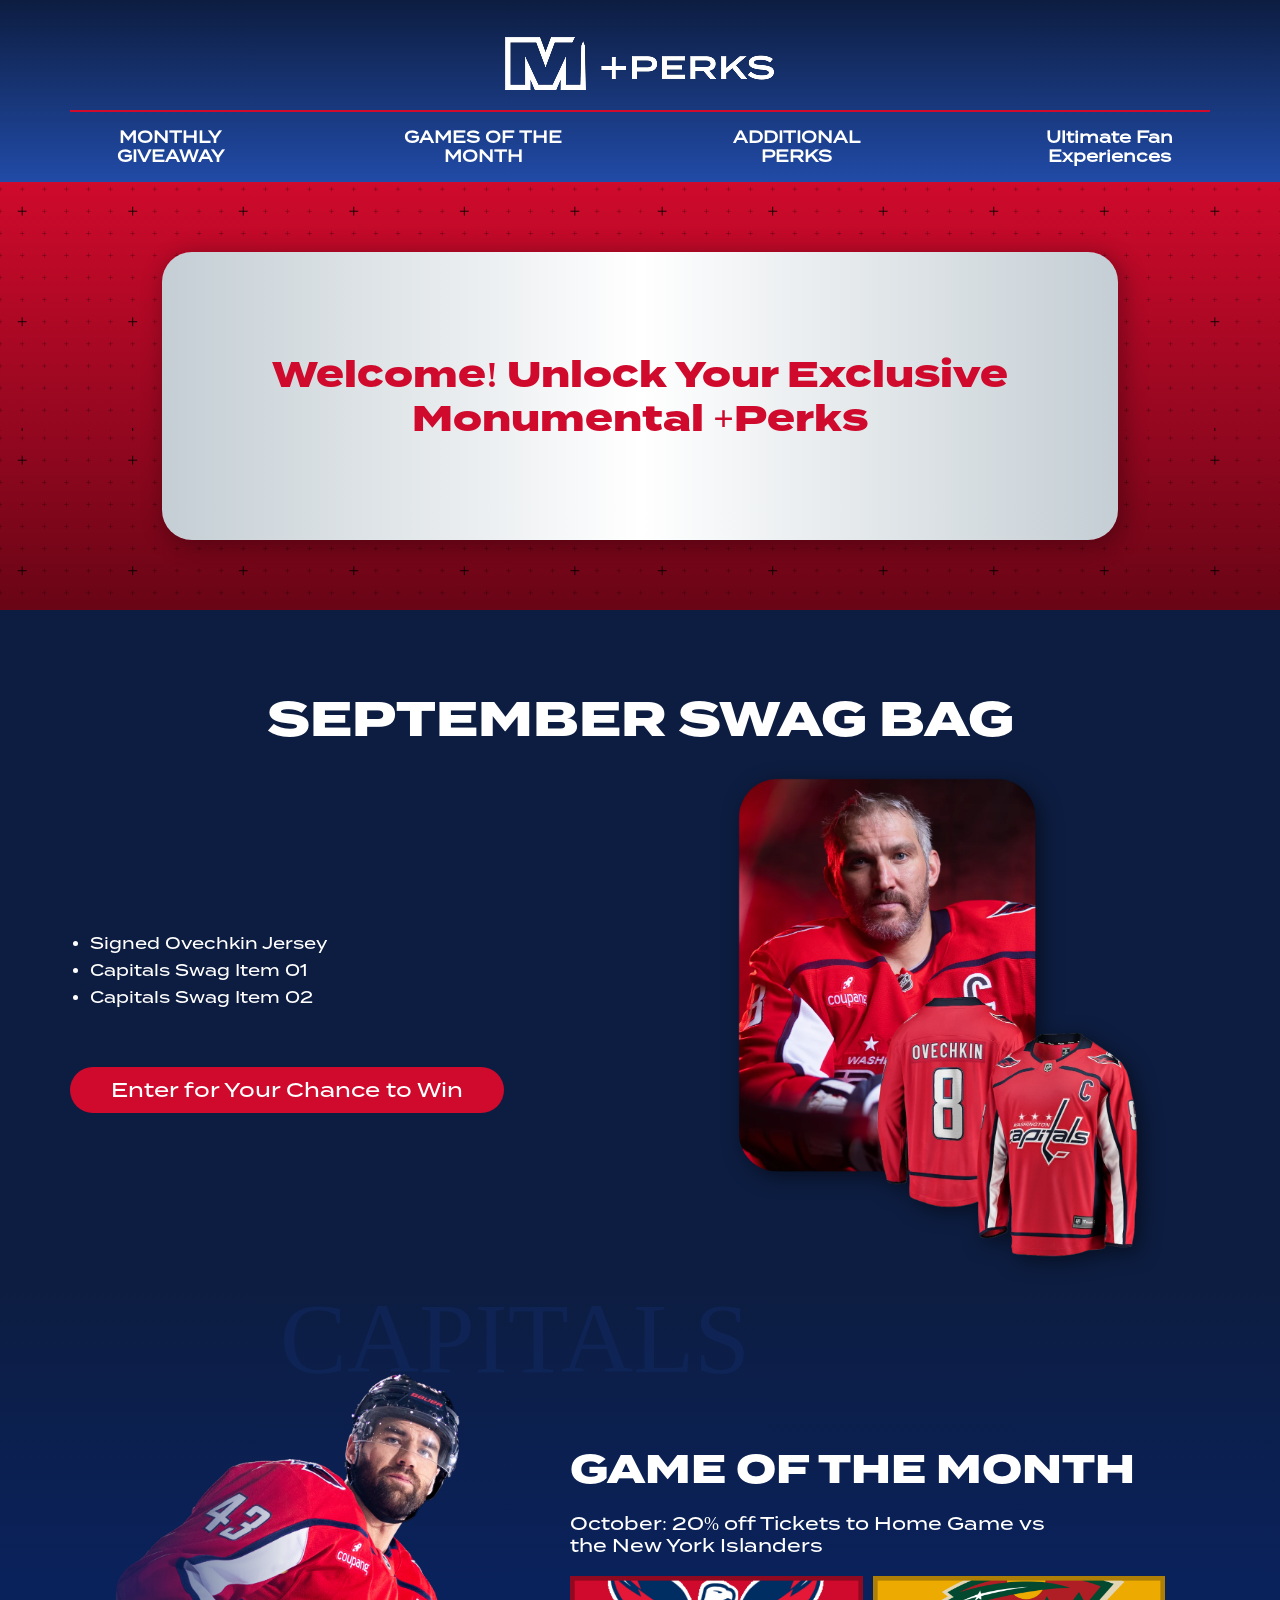
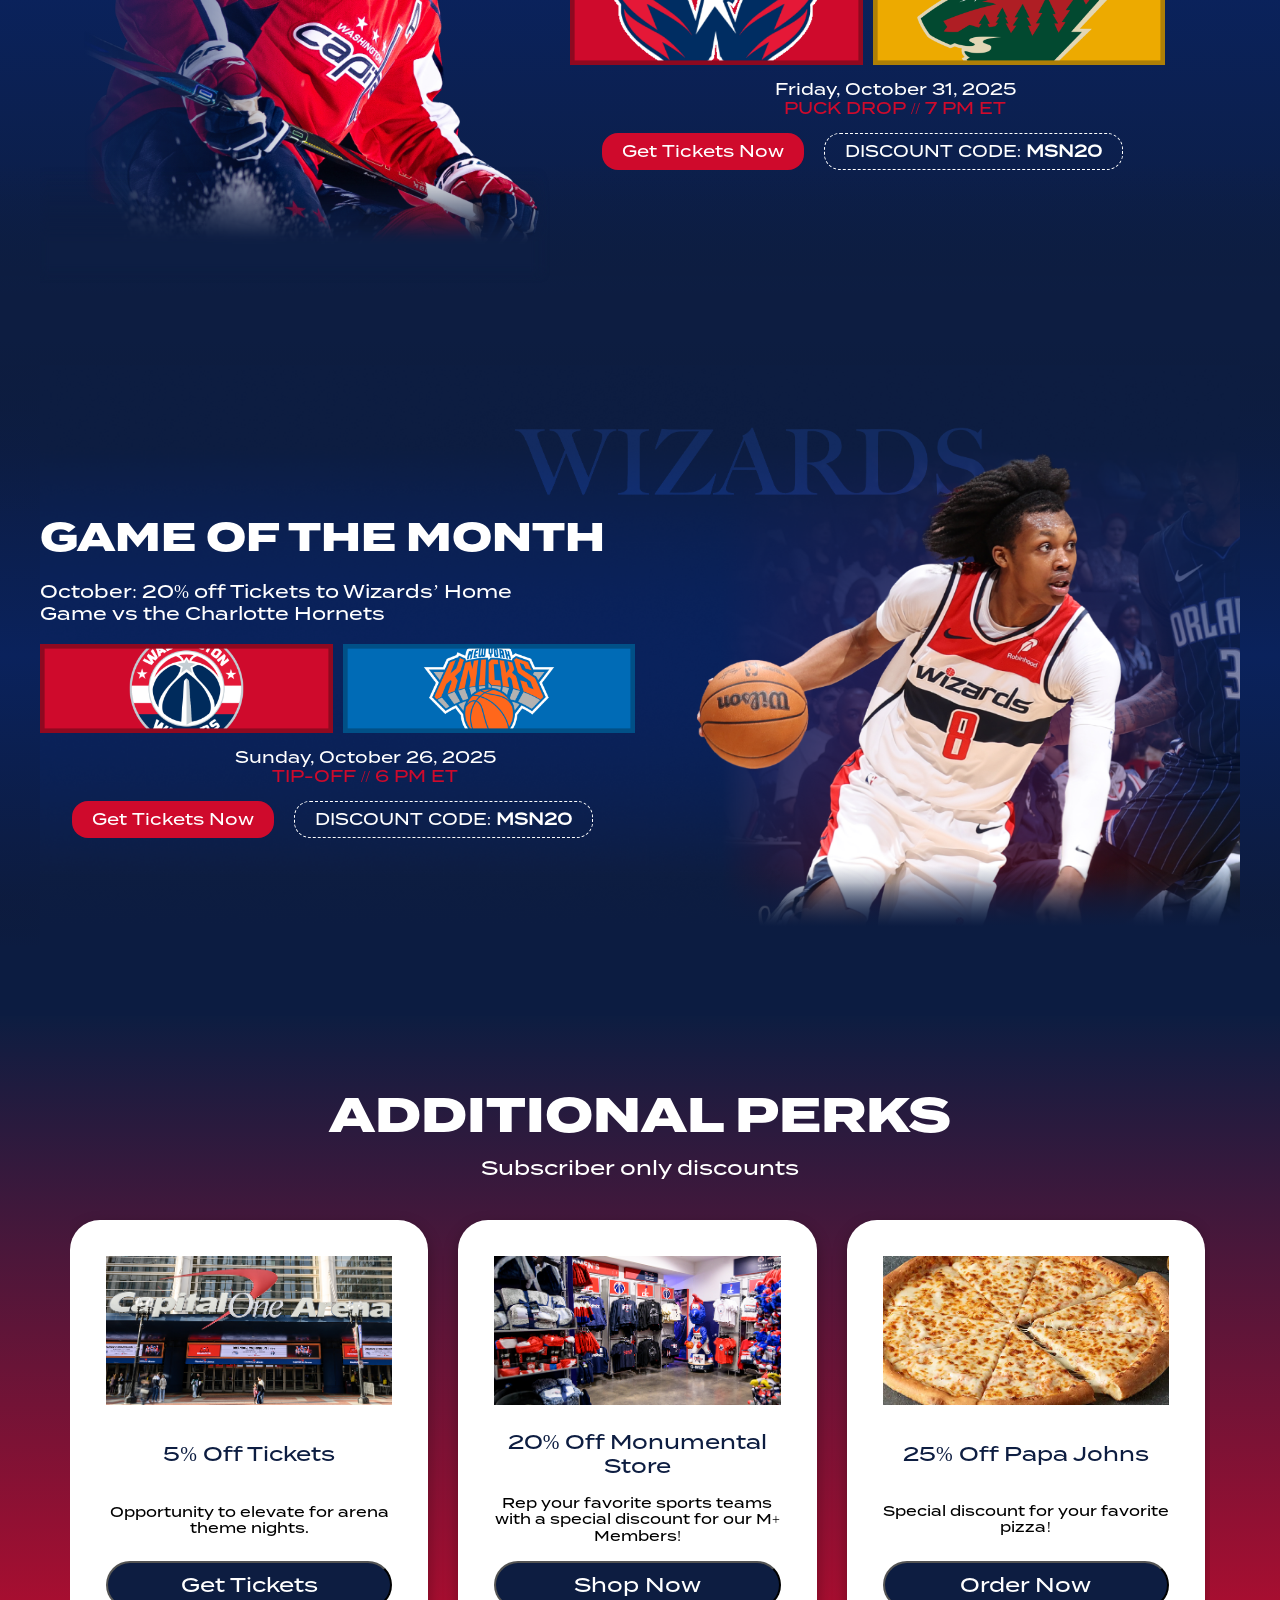
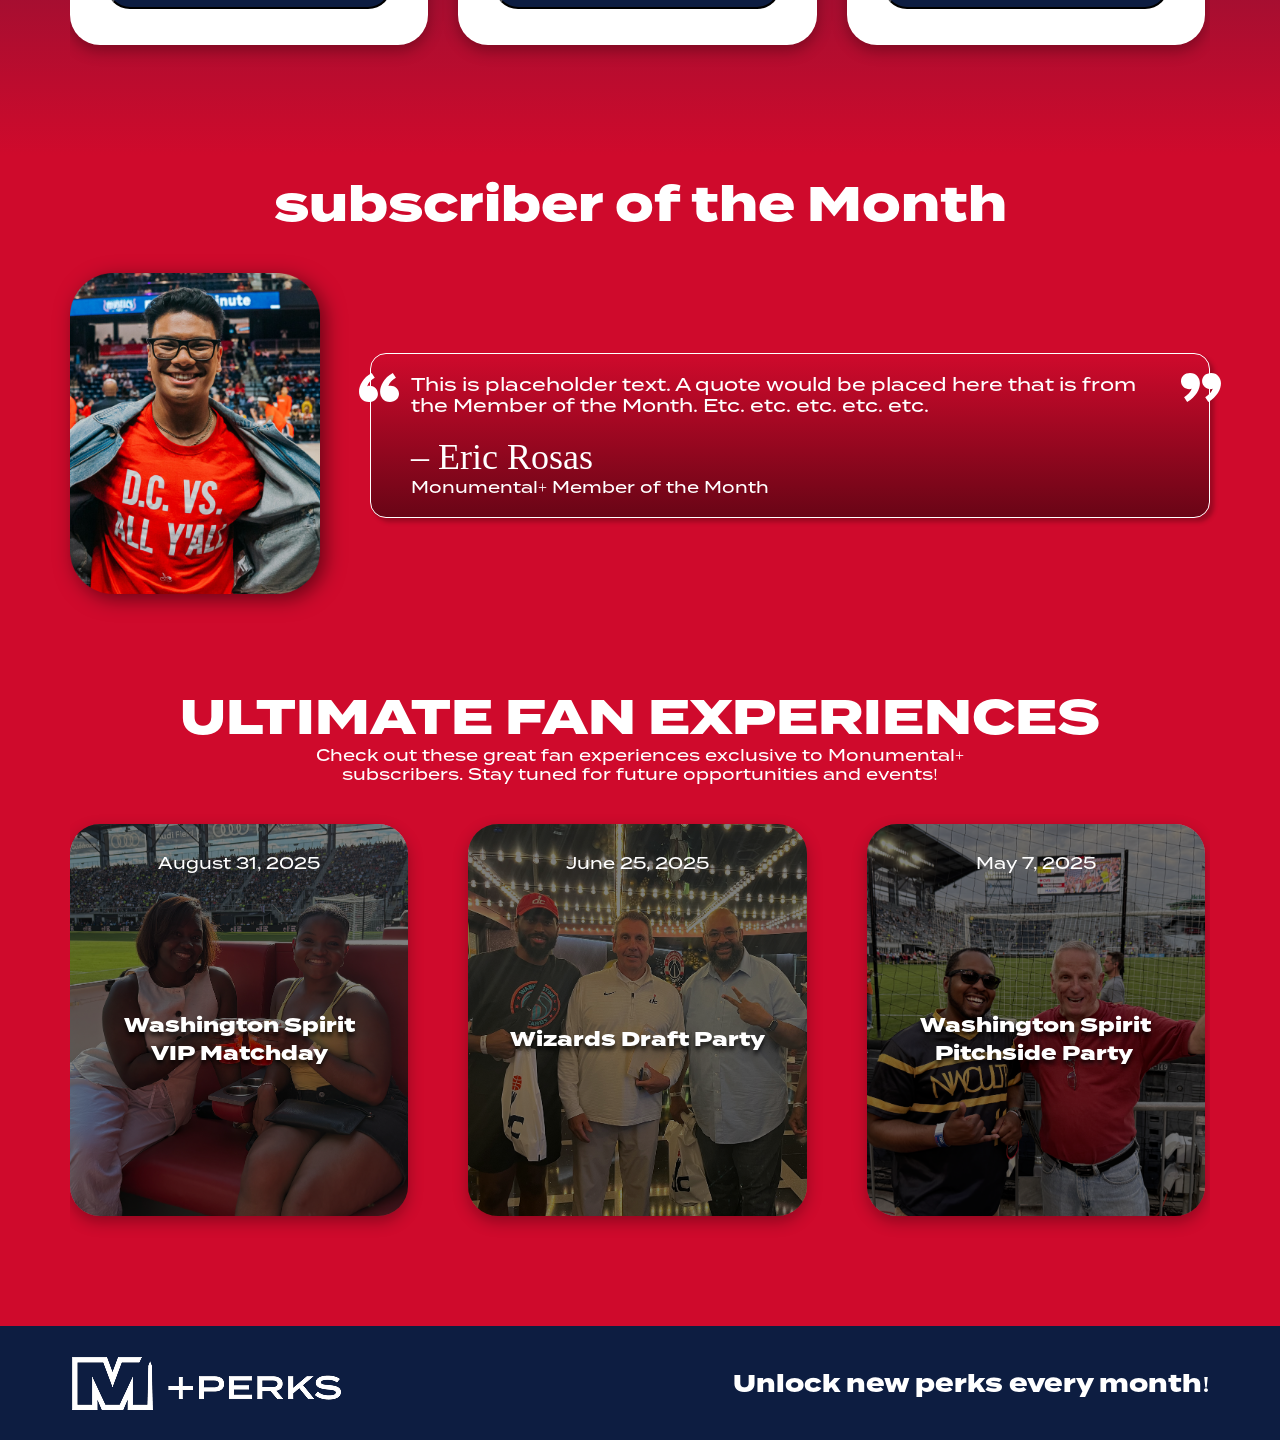
==== commit 68ae49f6: "Task Completed" ====
--- a/index.html
+++ b/index.html
@@ -1,10 +1,10 @@
 <!DOCTYPE html>
 <html>
-	<head>
+  <head>
     <!-- site meta
     ========================================================================= -->
-    <meta charset="utf-8">
-    <meta name="viewport" content="width=device-width, initial-scale=1">
+    <meta charset="utf-8" />
+    <meta name="viewport" content="width=device-width, initial-scale=1" />
 
     <!-- site title
     ========================================================================== -->
@@ -12,764 +12,798 @@
 
     <!-- site favicon
     ========================================================================== -->
-    <link rel="icon" type="image/x-icon" href="media/favicon.ico">
+    <link rel="icon" type="image/x-icon" href="media/favicon.ico" />
 
     <!-- custom style sheet
     =========================================================================== -->
-    <link rel="stylesheet" type="text/css" href="css/style.css">
-
+    <link rel="stylesheet" type="text/css" href="css/style.css" />
   </head>
-<body>
-
-	<!-- page Loader 
+  <body>
+    <!-- page Loader 
 	============================================================================-->
-	<div id="preloader">
-	    <div id="loader" class="dots-fade">
-	      	<div></div>
-	      	<div></div>
-	      	<div></div>
-	    </div>
-	</div>
+    <div id="preloader">
+      <div id="loader" class="dots-fade">
+        <div></div>
+        <div></div>
+        <div></div>
+      </div>
+    </div>
 
     <!-- Page Content -->
-	<div class="content">
-		<!-- navbar
+    <div class="content">
+      <!-- navbar
 		======================================================================= -->
-	    <header class="navbar">
-		    <div class="container">
-		    	<div class="navbar_box">
-		    		<div class="logo">
-			    		<img src="media/M+Perks-Logo.png" width="274" height="54" align="logo">
-			    	</div>
-
-				    <!-- Checkbox toggle -->
-				    <input type="checkbox" id="menu-toggle" class="menu-toggle" />
-
-				    <!-- Hamburger icon -->
-				    <label for="menu-toggle" class="menu-icon">
-				      <span></span>
-				      <span></span>
-				      <span></span>
-				    </label>
-
-				    <!-- Navigation links -->
-				    <nav class="menu">
-				      <a href="#GameAway">MONTHLY GIVEAWAY</a>
-				      <a href="#Game_of_month">GAMES OF THE MONTH</a>
-				      <a href="#additional">ADDITIONAL PERKS</a>
-				      <a href="#ultimate">Ultimate Fan Experiences</a>
-				    </nav>
-		    	</div>
-		    </div>
-	    </header>
-
-	    <!-- banner
+      <header class="navbar">
+        <div class="container">
+          <div class="navbar_box">
+            <div class="logo">
+              <img
+                src="media/M+Perks-Logo.png"
+                width="274"
+                height="54"
+                align="logo" />
+            </div>
+
+            <!-- Checkbox toggle -->
+            <input type="checkbox" id="menu-toggle" class="menu-toggle" />
+
+            <!-- Hamburger icon -->
+            <label for="menu-toggle" class="menu-icon">
+              <span></span>
+              <span></span>
+              <span></span>
+            </label>
+
+            <!-- Navigation links -->
+            <nav class="menu">
+              <a href="#GameAway">MONTHLY GIVEAWAY</a>
+              <a href="#Game_of_month">GAMES OF THE MONTH</a>
+              <a href="#additional">ADDITIONAL PERKS</a>
+              <a href="#ultimate">Ultimate Fan Experiences</a>
+            </nav>
+          </div>
+        </div>
+      </header>
+
+      <!-- banner
 	    ======================================================================= -->
-	    <section class="banner">
-	    	<div class="banner_container">
-	    		<div class="banner_box">
-	    			<h1 class="">
-	    				Welcome! Unlock Your Exclusive Monumental +Perks
-	    			</h1>
-	    		</div>
-	    	</div>
-	    </section>
-
-	    <!-- SEPTEMBER SWAG BAG
+      <section class="banner">
+        <div class="banner_container">
+          <div class="banner_box">
+            <h1 class=""> Welcome! Unlock Your Exclusive Monumental +Perks </h1>
+          </div>
+        </div>
+      </section>
+
+      <!-- SEPTEMBER SWAG BAG
 	    ====================================================================== -->
-	    <section class="swag_bag" id="GameAway">
-	    	<div class="container">
-	    		<div>
-	    			<div>
-	    				<h2 class="heading_2"> 
-	    					SEPTEMBER SWAG BAG
-	    				</h2>
-	    			</div>
-	    			<div class="swag_bag_grid">
-		    			<div class="swag_bag_data_wrapper">
-		    				<ul>
-		    					<li>
-		    						Signed Ovechkin Jersey
-		    					</li>
-		    					<li>
-		    						Capitals Swag Item 01
-		    					</li>
-		    					<li>
-		    						Capitals Swag Item 02
-		    					</li>
-		    				</ul> 
-		    				<div class="swag_bag_btn_box">
-		    					<button class="btn btn_theme_danger_large">
-		    						Enter for Your Chance to Win
-		    					</button>
-		    				</div>
-		    			</div>
-		    			<div class="swag_bag_img_wrapper">
-		    				<div class="swag_bag_image_box">
-		    					<img src="media/Ovi.webp" width="1110" height="1329" alt="ovi image" loading="lazy" >
-		    				</div>
-		    				
-		    			</div>
-		    		</div>
-	    		</div>
-	    	</div>
-	    </section>
-
-	    <!-- game_of_month section
+      <section class="swag_bag" id="GameAway">
+        <div class="container">
+          <div>
+            <div>
+              <h2 class="heading_2"> SEPTEMBER SWAG BAG </h2>
+            </div>
+            <div class="swag_bag_grid">
+              <div class="swag_bag_data_wrapper">
+                <ul>
+                  <li> Signed Ovechkin Jersey </li>
+                  <li> Capitals Swag Item 01 </li>
+                  <li> Capitals Swag Item 02 </li>
+                </ul>
+                <div class="swag_bag_btn_box">
+                  <button class="btn btn_theme_danger_large">
+                    Enter for Your Chance to Win
+                  </button>
+                </div>
+              </div>
+              <div class="swag_bag_img_wrapper">
+                <div class="swag_bag_image_box">
+                  <img
+                    src="media/Ovi.webp"
+                    width="1110"
+                    height="1329"
+                    alt="ovi image"
+                    loading="lazy" />
+                </div>
+              </div>
+            </div>
+          </div>
+        </div>
+      </section>
+
+      <!-- game_of_month section
 	    ====================================================================== -->
-	    <section class="game_of_month" id="Game_of_month">
-	    	<div class="bg">
-	    		<div class="game_of_month_container">
-	    		<div>
-	    			<div class="scroll-wrapper">
-					  <div class="scroll-container">
-					  	<!-- first box -->
-					    <div class="scroll_box scroll_box_first">
-					      <div class="game_of_month_box">
-					      	<div class="game_of_month_box_image_box image_box_1">
-					      		<img src="media/game_of_month.png" width="1338" height="1311" alt="Game of month" class="game_of_month_box_img" loading="lazy">
-					      	</div>
-					      	<div class="game_of_month_box_data_box">
-					      		<span class="mobile_game_of_month_heading">
-					      			capitals
-					      		</span>
-					      		<h2>
-					      			GAME OF THE MONTH
-					      		</h2>
-					      		<p>
-					      			October: 20% off Tickets to Home Game vs the New York Islanders
-					      		</p>
-					      		<div class="img_griup">
-					      			<img src="media/CAPS.png" width="948" height="288" alt="CAPS" loading="lazy">
-					      			<img src="media/OPPONENT.png" width="948" height="288" alt="OPPONENT" loading="lazy">
-					      		</div>
-					      		<div>
-					      			<span class="dateTime">
-					      			Friday, October 31, 2025 <br> <span> PUCK DROP // 7 PM ET</span>
-					      			</span>
-					      		</div>
-					      		<div class="btn_group">
-					      			<button class="btn btn_theme_danger_small">
-					      				Get Tickets Now
-					      			</button>
-					      			<button class="btn btn_theme_white_small">
-					      				DISCOUNT CODE: <span>MSN20</span>
-					      			</button>
-					      		</div>
-					      	</div>
-					      </div>
-					      <span class="game_of_month_box_heading">
-					      	capitals
-					      </span>
-					    </div>
-					    <!-- Second box -->
-					    <div class="scroll_box scroll_box_second">
-					      <div class="" >
-					      	<h2 class="heading_2">
-					      		GAMES OF THE MONTH
-					      	</h2>
-					      	<p>
-					      		Follow the link to a full season lineup of upcoming Games of the Month!
-					      	</p>
-					      	<a href="schedule.html" class="btn btn_theme_danger_small">
-					      		See Schedule
-					      	</a>
-					      </div>
-					    </div>
-					  </div>
-					</div>
-	    		</div>
-	    	</div>
-	    	</div>
-	    </section>
-
-	    <!-- game_of_month section
+      <section class="game_of_month" id="Game_of_month">
+        <div class="bg">
+          <div class="game_of_month_container">
+            <div class="bg_linear">
+              <div class="scroll-wrapper">
+                <div class="scroll-container">
+                  <!-- first box -->
+                  <div class="scroll_box scroll_box_first">
+                    <div class="game_of_month_box">
+                      <div
+                        class="game_of_month_box_image_box gradient-before-332">
+                        <img
+                          src="media/game_of_month.png"
+                          width="1338"
+                          height="1311"
+                          alt="Game of month"
+                          class="game_of_month_box_img"
+                          loading="lazy" />
+                      </div>
+                      <div class="game_of_month_box_data_box">
+                        <span class="mobile_game_of_month_heading">
+                          capitals
+                        </span>
+                        <h2> GAME OF THE MONTH </h2>
+                        <p>
+                          October: 20% off Tickets to Home Game vs the New York
+                          Islanders
+                        </p>
+                        <div class="img_griup">
+                          <img
+                            src="media/CAPS.png"
+                            width="948"
+                            height="288"
+                            alt="CAPS"
+                            loading="lazy" />
+                          <img
+                            src="media/OPPONENT.png"
+                            width="948"
+                            height="288"
+                            alt="OPPONENT"
+                            loading="lazy" />
+                        </div>
+                        <div>
+                          <span class="dateTime">
+                            Friday, October 31, 2025 <br />
+                            <span> PUCK DROP // 7 PM ET</span>
+                          </span>
+                        </div>
+                        <div class="btn_group">
+                          <button class="btn btn_theme_danger_small">
+                            Get Tickets Now
+                          </button>
+                          <button class="btn btn_theme_white_small">
+                            DISCOUNT CODE: <span>MSN20</span>
+                          </button>
+                        </div>
+                      </div>
+                    </div>
+                    <span class="game_of_month_box_heading"> capitals </span>
+                  </div>
+                  <!-- Second box -->
+                  <div class="scroll_box scroll_box_second">
+                    <div class="">
+                      <h2 class="heading_2"> GAMES OF THE MONTH </h2>
+                      <p>
+                        Follow the link to a full season lineup of upcoming
+                        Games of the Month!
+                      </p>
+                      <a
+                        href="schedule.html"
+                        class="btn btn_theme_danger_small">
+                        See Schedule
+                      </a>
+                    </div>
+                  </div>
+                </div>
+              </div>
+            </div>
+          </div>
+        </div>
+      </section>
+
+      <!-- game_of_month section
 	    ====================================================================== -->
-	    <section class="game_of_month game_of_month2">
-	    	<div class="bg">
-	    		<div class="game_of_month_container">
-	    		<div>
-	    			<div class="scroll-wrapper">
-					  <div class="scroll-container">
-					  	<!-- first box -->
-					    <div class="scroll_box scroll_box_first scroll_box_first2">
-					      <div class="game_of_month_box">
-					      	<div class="game_of_month_box_data_box">
-					      		<span class="mobile_game_of_month_heading">
-					      			wizards
-					      		</span>
-					      		<h2>
-					      			GAME OF THE MONTH
-					      		</h2>
-					      		<p>
-					      			October: 20% off Tickets to Wizards’ Home Game vs the Charlotte Hornets
-					      		</p>
-					      		<div class="img_griup">
-					      			<img src="media/wiz.png" width="948" height="288" alt="wiz" loading="lazy">
-					      			<img src="media/knicks.png" width="948" height="288" alt="knicks" loading="lazy">
-					      		</div>
-					      		<div>
-					      			<span class="dateTime">
-					      			Sunday, October 26, 2025 <br> <span> TIP-OFF // 6 PM ET</span>
-					      			</span>
-					      		</div>
-					      		<div class="btn_group">
-					      			<button class="btn btn_theme_danger_small">
-					      				Get Tickets Now
-					      			</button>
-					      			<button class="btn btn_theme_white_small">
-					      				DISCOUNT CODE: <span>MSN20</span>
-					      			</button>
-					      		</div>
-					      	</div>
-					      	<div class="game_of_month_box_image_box image_box_2">
-					      		<img src="media/game_of_month2.png" width="1479" height="1476" alt="capitals_img" class="game_of_month_box_img" loading="lazy">
-					      	</div>
-					      </div>
-					      <span class="game_of_month_box_heading2">
-					      	wizards
-					      </span>
-					    </div>
-					    <!-- Second box -->
-					    <div class="scroll_box scroll_box_second">
-					      <div class="" >
-					      	<h2 class="heading_2">
-					      		GAMES OF THE MONTH
-					      	</h2>
-					      	<p>
-					      		Follow the link to a full season lineup of upcoming Games of the Month!
-					      	</p>
-					      	<a href="schedule.html" class="btn btn_theme_danger_small">
-					      		See Schedule
-					      	</a>
-					      </div>
-					    </div>
-					  </div>
-					</div>
-	    		</div>
-	    	</div>
-	    	</div>
-	    </section>
-
-	    <!-- ADDITIONAL PERKS
+      <section class="game_of_month game_of_month2">
+        <div class="">
+          <div class="game_of_month_container">
+            <div>
+              <div class="scroll-wrapper">
+                <div class="scroll-container">
+                  <!-- first box -->
+                  <div class="scroll_box scroll_box_first scroll_box_first2">
+                    <div
+                      class="game_of_month_box game_of_month_box-bg-filter-blur">
+                      <div class="game_of_month_box_data_box">
+                        <span class="mobile_game_of_month_heading">
+                          wizards
+                        </span>
+                        <h2> GAME OF THE MONTH </h2>
+                        <p>
+                          October: 20% off Tickets to Wizards’ Home Game vs the
+                          Charlotte Hornets
+                        </p>
+                        <div class="img_griup">
+                          <img
+                            src="media/wiz.png"
+                            width="948"
+                            height="288"
+                            alt="wiz"
+                            loading="lazy" />
+                          <img
+                            src="media/knicks.png"
+                            width="948"
+                            height="288"
+                            alt="knicks"
+                            loading="lazy" />
+                        </div>
+                        <div>
+                          <span class="dateTime">
+                            Sunday, October 26, 2025 <br />
+                            <span> TIP-OFF // 6 PM ET</span>
+                          </span>
+                        </div>
+                        <div class="btn_group">
+                          <button class="btn btn_theme_danger_small">
+                            Get Tickets Now
+                          </button>
+                          <button class="btn btn_theme_white_small">
+                            DISCOUNT CODE: <span>MSN20</span>
+                          </button>
+                        </div>
+                      </div>
+                      <div class="game_of_month_box_image_box image_box_2">
+                        <div class="month_image2">
+                          <img
+                            class="desktop-only"
+                            src="media/football-player-bg-gradient.png"
+                            alt="capitals_img"
+                            class="game_of_month_box_img"
+                            loading="lazy" />
+                          <img
+                            class="mobile-only"
+                            src="media/football-img-mobile.png"
+                            alt="capitals_img"
+                            class="game_of_month_box_img"
+                            loading="lazy" />
+                        </div>
+                      </div>
+                    </div>
+                    <span class="game_of_month_box_heading2"> wizards </span>
+                  </div>
+                  <!-- Second box -->
+                  <div class="scroll_box scroll_box_second">
+                    <div class="">
+                      <h2 class="heading_2"> GAMES OF THE MONTH </h2>
+                      <p>
+                        Follow the link to a full season lineup of upcoming
+                        Games of the Month!
+                      </p>
+                      <a
+                        href="schedule.html"
+                        class="btn btn_theme_danger_small">
+                        See Schedule
+                      </a>
+                    </div>
+                  </div>
+                </div>
+              </div>
+            </div>
+          </div>
+        </div>
+      </section>
+
+      <!-- ADDITIONAL PERKS
 	    ====================================================================== -->
-	    <section class="additional" id="additional">
-	    	<div class="container">
-	    		<div class="additional_heading">
-	    			<h2 class="heading_2">
-	    				ADDITIONAL PERKS
-	    			</h2>
-	    			<p>
-	    				Subscriber only discounts
-	    			</p>
-	    		</div>
-	    		<div class="additional_scroll_wrapper">
-	    			<div class="spacer"></div>
-	    			<div class="additional_card">
-	    				<img src="media/additional_01.png" width="639" height="333" alt="card-image" loading="lazy">
-	    				<div class="card_title">
-	    					<p>
-	    						5% Off Tickets
-	    					</p>
-	    				</div>
-	    				<div class="card_text">
-	    					<p>
-	    						Opportunity to elevate for arena theme nights.
-	    					</p>
-	    				</div>
-	    				<button class="card_button">
-	    					Get Tickets
-	    				</button>
-	    			</div>
-				    <div class="additional_card">
-	    				<img src="media/additional_02.png" width="639" height="333" alt="card-image" loading="lazy">
-	    				<div class="card_title">
-	    					<p>
-	    						20% Off Monumental Store
-	    					</p>
-	    				</div>
-	    				<div class="card_text">
-	    					<p>
-	    						Rep your favorite sports teams with a special discount for our M+ Members!
-	    					</p>
-	    				</div>
-	    				<button class="card_button">
-	    					Shop Now
-	    				</button>
-	    			</div>
-				    <div class="additional_card">
-	    				<img src="media/additional_03.png" width="639" height="333" alt="card-image" loading="lazy">
-	    				<div class="card_title">
-	    					<p>
-	    						25% Off Papa Johns
-	    					</p>
-	    				</div>
-	    				<div class="card_text">
-	    					<p>
-	    						Special discount for your favorite pizza!
-	    					</p>
-	    				</div>
-	    				<button class="card_button">
-	    					Order Now
-	    				</button>
-	    			</div>
-				    <div class="additional_card">
-	    				<img src="media/additional_01.png" width="639" height="333" alt="card-image" loading="lazy">
-	    				<div class="card_title">
-	    					<p>
-	    						5% Off Tickets
-	    					</p>
-	    				</div>
-	    				<div class="card_text">
-	    					<p>
-	    						Opportunity to elevate for arena theme nights.
-	    					</p>
-	    				</div>
-	    				<button class="card_button">
-	    					Get Tickets
-	    				</button>
-	    			</div>
-				    <div class="additional_card">
-	    				<img src="media/additional_02.png" width="639" height="333" alt="card-image" loading="lazy">
-	    				<div class="card_title">
-	    					<p>
-	    						20% Off Monumental Store
-	    					</p>
-	    				</div>
-	    				<div class="card_text">
-	    					<p>
-	    						Rep your favorite sports teams with a special discount for our M+ Members!
-	    					</p>
-	    				</div>
-	    				<button class="card_button">
-	    					Shop Now
-	    				</button>
-	    			</div>
-				    <div class="additional_card">
-	    				<img src="media/additional_03.png" width="639" height="333" alt="card-image" loading="lazy">
-	    				<div class="card_title">
-	    					<p>
-	    						25% Off Papa Johns
-	    					</p>
-	    				</div>
-	    				<div class="card_text">
-	    					<p>
-	    						Special discount for your favorite pizza!
-	    					</p>
-	    				</div>
-	    				<button class="card_button">
-	    					Order Now
-	    				</button>
-	    			</div>
-	    		</div>
-	    	</div>
-	    </section>
-
-	    <!-- subscriber of the Month
+      <section class="additional" id="additional">
+        <div class="container">
+          <div class="additional_heading">
+            <h2 class="heading_2"> ADDITIONAL PERKS </h2>
+            <p> Subscriber only discounts </p>
+          </div>
+          <div class="additional_scroll_wrapper">
+            <!-- <div class="spacer"></div> -->
+            <div class="additional_card">
+              <img
+                src="media/additional_01.png"
+                width="639"
+                height="333"
+                alt="card-image"
+                loading="lazy" />
+              <div class="card_title">
+                <p> 5% Off Tickets </p>
+              </div>
+              <div class="card_text">
+                <p> Opportunity to elevate for arena theme nights. </p>
+              </div>
+              <button class="card_button"> Get Tickets </button>
+            </div>
+            <div class="additional_card">
+              <img
+                src="media/additional_02.png"
+                width="639"
+                height="333"
+                alt="card-image"
+                loading="lazy" />
+              <div class="card_title">
+                <p> 20% Off Monumental Store </p>
+              </div>
+              <div class="card_text">
+                <p>
+                  Rep your favorite sports teams with a special discount for our
+                  M+ Members!
+                </p>
+              </div>
+              <button class="card_button"> Shop Now </button>
+            </div>
+            <div class="additional_card">
+              <img
+                src="media/additional_03.png"
+                width="639"
+                height="333"
+                alt="card-image"
+                loading="lazy" />
+              <div class="card_title">
+                <p> 25% Off Papa Johns </p>
+              </div>
+              <div class="card_text">
+                <p> Special discount for your favorite pizza! </p>
+              </div>
+              <button class="card_button"> Order Now </button>
+            </div>
+            <div class="additional_card">
+              <img
+                src="media/additional_01.png"
+                width="639"
+                height="333"
+                alt="card-image"
+                loading="lazy" />
+              <div class="card_title">
+                <p> 5% Off Tickets </p>
+              </div>
+              <div class="card_text">
+                <p> Opportunity to elevate for arena theme nights. </p>
+              </div>
+              <button class="card_button"> Get Tickets </button>
+            </div>
+            <div class="additional_card">
+              <img
+                src="media/additional_02.png"
+                width="639"
+                height="333"
+                alt="card-image"
+                loading="lazy" />
+              <div class="card_title">
+                <p> 20% Off Monumental Store </p>
+              </div>
+              <div class="card_text">
+                <p>
+                  Rep your favorite sports teams with a special discount for our
+                  M+ Members!
+                </p>
+              </div>
+              <button class="card_button"> Shop Now </button>
+            </div>
+            <div class="additional_card">
+              <img
+                src="media/additional_03.png"
+                width="639"
+                height="333"
+                alt="card-image"
+                loading="lazy" />
+              <div class="card_title">
+                <p> 25% Off Papa Johns </p>
+              </div>
+              <div class="card_text">
+                <p> Special discount for your favorite pizza! </p>
+              </div>
+              <button class="card_button"> Order Now </button>
+            </div>
+          </div>
+        </div>
+      </section>
+
+      <!-- subscriber of the Month
 	    ====================================================================== -->
-	    <section class="subscriber">
-	    	<div class="container">
-	    		<div class="subscriber_heading">
-	    			<h2 class="heading_2">
-	    				subscriber of the Month
-	    			</h2>
-	    		</div>
-	    		<div class="subscriber_wrapper">
-	    			<div class="subscriber_image_box">
-	    				<img src="media/subscriber.png" width="672" height="864" alt="subscriber image" loading="lazy">
-	    			</div>
-	    			<div>
-	    				<div class="subscriber_quote">
-	    					<p class="subscriber_quote_text">
-	    						This is placeholder text. A quote would be placed here that is from the Member of the Month. Etc. etc. etc. etc. etc.
-	    					</p>
-	    					<div class="subscriber_quote_name">
-	    						<span>
-	    							– Eric Rosas
-	    						</span>
-	    						<p>
-	    							Monumental+ Member of the Month
-	    						</p>
-	    					</div>
-	    					<img src="media/quote.svg" width="53" height="57" alt="quote" class="quote_left" loading="lazy">
-	    					<img src="media/quote.svg" width="53" height="57" alt="quote" class="quote_right" loading="lazy">
-	    				</div>
-	    			</div>
-	    		</div>
-	    	</div>
-	    </section>
-
-	    <!-- ULTIMATE FAN EXPERIENCES
+      <section class="subscriber">
+        <div class="container">
+          <div class="subscriber_heading">
+            <h2 class="heading_2"> subscriber of the Month </h2>
+          </div>
+          <div class="subscriber_wrapper">
+            <div class="subscriber_image_box">
+              <img
+                src="media/subscriber.png"
+                width="672"
+                height="864"
+                alt="subscriber image"
+                loading="lazy" />
+            </div>
+            <div>
+              <div class="subscriber_quote">
+                <p class="subscriber_quote_text">
+                  This is placeholder text. A quote would be placed here that is
+                  from the Member of the Month. Etc. etc. etc. etc. etc.
+                </p>
+                <div class="subscriber_quote_name">
+                  <span> – Eric Rosas </span>
+                  <p> Monumental+ Member of the Month </p>
+                </div>
+                <img
+                  src="media/quote.svg"
+                  width="53"
+                  height="57"
+                  alt="quote"
+                  class="quote_left"
+                  loading="lazy" />
+                <img
+                  src="media/quote.svg"
+                  width="53"
+                  height="57"
+                  alt="quote"
+                  class="quote_right"
+                  loading="lazy" />
+              </div>
+            </div>
+          </div>
+        </div>
+      </section>
+
+      <!-- ULTIMATE FAN EXPERIENCES
 	    ====================================================================== -->
-	    <section class="ultimate" id="ultimate">
-	    	<div class="container">
-	    		<div class="ultimate_heading">
-	    			<h2 class="heading_2">
-	    				ULTIMATE FAN EXPERIENCES
-	    			</h2>
-	    			<p>
-	    				Check out these great fan experiences exclusive to Monumental+ subscribers. Stay tuned for future opportunities and events!
-	    			</p>
-	    		</div>
-	    		<div class="ultimate_scroll_wrapper">
-	    			<div class="flip-box">
-					  <div class="flip-box-inner">
-					    <div class="flip-box-front">
-					      	<img src="media/ultimate_card_01.png" width="915" height="1176" alt="card-image" loading="lazy">
-						      <div class="card_title">
-		    					<p>
-		    						August 31, 2025
-		    					</p>
-		    				</div>
-		    				<div class="card_text">
-		    					<p>
-		    						Washington Spirit VIP Matchday
-		    					</p>
-		    				</div>
-					    </div>
-					    <div class="flip-box-back">
-					      <div class="card_date">
-					      	<p class="">
-					      		August 31, 2025
-					      	</p>
-					      </div>
-					      <div class="card_back_heading">
-					      	<p>
-					      		Washington Spirit VIP Matchday
-					      	</p>
-					      </div>
-					      <div class="card_back_text">
-					      	<p>
-					      		TVE subscribers scored 2x tickets to the Washington Spirit vs. Chicago Red Stars match—with exclusive field passes for warmups and field-level loge box seating.
-					      	</p>
-					      </div>
-					    </div>
-					  </div>
-					</div>
-					<div class="flip-box">
-					  <div class="flip-box-inner">
-					    <div class="flip-box-front">
-					      	<img src="media/ultimate_card_02.png" width="915" height="1176" alt="card-image" loading="lazy">
-						      <div class="card_title">
-		    					<p>
-		    						June 25, 2025
-		    					</p>
-		    				</div>
-		    				<div class="card_text">
-		    					<p>
-		    						Wizards Draft Party
-		    					</p>
-		    				</div>
-					    </div>
-					    <div class="flip-box-back">
-					      <div class="card_date">
-					      	<p class="">
-					      		June 25, 2025
-					      	</p>
-					      </div>
-					      <div class="card_back_heading">
-					      	<p>
-					      		Wizards Draft Party
-					      	</p>
-					      </div>
-					      <div class="card_back_text">
-					      	<p>
-					      		Subscribers received 2x tickets to the Wizards Draft Party live from MGM National Harbor—enjoying VIP treatment while celebrating the Wizards’ 2025 draft class.
-					      	</p>
-					      </div>
-					    </div>
-					  </div>
-					</div>
-					<div class="flip-box">
-					  <div class="flip-box-inner">
-					    <div class="flip-box-front">
-					      	<img src="media/ultimate_card_03.png" width="915" height="1176" alt="card-image" loading="lazy">
-						      <div class="card_title">
-		    					<p>
-		    						May 7, 2025
-		    					</p>
-		    				</div>
-		    				<div class="card_text">
-		    					<p>
-		    						Washington Spirit Pitchside Party 
-		    					</p>
-		    				</div>
-					    </div>
-					    <div class="flip-box-back">
-					      <div class="card_date">
-					      	<p class="">
-					      		May 7, 2025
-					      	</p>
-					      </div>
-					      <div class="card_back_heading">
-					      	<p>
-					      		Washington Spirit Pitchside Party 
-					      	</p>
-					      </div>
-					      <div class="card_back_text">
-					      	<p>
-					      		Subscribers won 2x tickets to the Washington Spirit vs. Utah Royals match, enjoying the all-inclusive pitchside cabanas and exclusive field access for warmups.
-					      	</p>
-					      </div>
-					    </div>
-					  </div>
-					</div>
-					<div class="flip-box">
-					  <div class="flip-box-inner">
-					    <div class="flip-box-front">
-					      	<img src="media/ultimate_card_04.png" width="915" height="1176" alt="card-image" loading="lazy">
-						      <div class="card_title">
-		    					<p>
-		    						April 13, 2025
-		    					</p>
-		    				</div>
-		    				<div class="card_text">
-		    					<p>
-		    						Jerseys Off Our Back Ceremony
-		    					</p>
-		    				</div>
-					    </div>
-					    <div class="flip-box-back">
-					      <div class="card_date">
-					      	<p class="">
-					      		April 13, 2025
-					      	</p>
-					      </div>
-					      <div class="card_back_heading">
-					      	<p>
-					      		Jerseys Off Our Back Ceremony
-					      	</p>
-					      </div>
-					      <div class="card_back_text">
-					      	<p>
-					      		One Monumental+ subscriber won 100-level seats to the Caps’ season finale and participated in the Jerseys Off Our Backs ceremony—meeting Ryan Leonard and receiving his game-worn jersey.
-					      	</p>
-					      </div>
-					    </div>
-					  </div>
-					</div>
-					<div class="flip-box">
-					  <div class="flip-box-inner">
-					    <div class="flip-box-front">
-					      	<img src="media/ultimate_card_05.png" width="915" height="1176" alt="card-image" loading="lazy">
-						      <div class="card_title">
-		    					<p>
-		    						March 3, 2025
-		    					</p>
-		    				</div>
-		    				<div class="card_text">
-		    					<p>
-		    						Pierre-Luc Dubois Meet & Greet
-		    					</p>
-		    				</div>
-					    </div>
-					    <div class="flip-box-back">
-					      <div class="card_date">
-					      	<p class="">
-					      		March 3, 2025
-					      	</p>
-					      </div>
-					      <div class="card_back_heading">
-					      	<p>
-					      		Pierre-Luc Dubois Meet & Greet
-					      	</p>
-					      </div>
-					      <div class="card_back_text">
-					      	<p>
-					      		Subscribers scored 2x tickets to the all-inclusive MNMT suite to watch the Capitals vs. Senators followed by an exclusive meet and greet with Pierre-Luc Dubois.
-					      	</p>
-					      </div>
-					    </div>
-					  </div>
-					</div>
-					<div class="flip-box">
-					  <div class="flip-box-inner">
-					    <div class="flip-box-front">
-					      	<img src="media/ultimate_card_06.png" width="915" height="1176" alt="card-image" loading="lazy">
-						      <div class="card_title">
-		    					<p>
-		    						February 8, 2025
-		    					</p>
-		    				</div>
-		    				<div class="card_text">
-		    					<p>
-		    						Wizards Suite Night
-		    					</p>
-		    				</div>
-					    </div>
-					    <div class="flip-box-back">
-					      <div class="card_date">
-					      	<p class="">
-					      		February 8, 2025
-					      	</p>
-					      </div>
-					      <div class="card_back_heading">
-					      	<p>
-					      		Wizards Suite Night
-					      	</p>
-					      </div>
-					      <div class="card_back_text">
-					      	<p>
-					      		Subscribers received 2x tickets to the all-inclusive MNMT Suite to watch the Wizards take on the Hawks—making for an awesome night of basketball.
-					      	</p>
-					      </div>
-					    </div>
-					  </div>
-					</div>
-					<div class="flip-box">
-					  <div class="flip-box-inner">
-					    <div class="flip-box-front">
-					      	<img src="media/ultimate_card_07.png" width="915" height="1176" alt="card-image" loading="lazy">
-						      <div class="card_title">
-		    					<p>
-		    						January 13, 2025
-		    					</p>
-		    				</div>
-		    				<div class="card_text">
-		    					<p>
-		    						Wizards Pregame Studio Tour
-		    					</p>
-		    				</div>
-					    </div>
-					    <div class="flip-box-back">
-					      <div class="card_date">
-					      	<p class="">
-					      		January 13, 2025
-					      	</p>
-					      </div>
-					      <div class="card_back_heading">
-					      	<p>
-					      		Wizards Pregame Studio Tour
-					      	</p>
-					      </div>
-					      <div class="card_back_text">
-					      	<p>
-					      		Subscribers won a behind-the-scenes tour of Wizards Pregame Live, meeting the on-air talent before enjoying 100-level seats for the Wizards vs. Timberwolves game.
-					      	</p>
-					      </div>
-					    </div>
-					  </div>
-					</div>
-					<div class="flip-box">
-					  <div class="flip-box-inner">
-					    <div class="flip-box-front">
-					      	<img src="media/ultimate_card_08.png" width="915" height="1176" alt="card-image" loading="lazy">
-						      <div class="card_title">
-		    					<p>
-		    						November 13, 2024
-		    					</p>
-		    				</div>
-		    				<div class="card_text">
-		    					<p>
-		    						Dylan Strome Meet & Greet
-		    					</p>
-		    				</div>
-					    </div>
-					    <div class="flip-box-back">
-					      <div class="card_date">
-					      	<p class="">
-					      		November 13, 2024
-					      	</p>
-					      </div>
-					      <div class="card_back_heading">
-					      	<p>
-					      		Dylan Strome Meet & Greet
-					      	</p>
-					      </div>
-					      <div class="card_back_text">
-					      	<p>
-					      		Subscribers scored 2x 100-level tickets to see the Capitals take on the Maple Leafs, followed by a postgame meet and greet with Dylan Strome.
-					      	</p>
-					      </div>
-					    </div>
-					  </div>
-					</div>
-					<div class="flip-box">
-					  <div class="flip-box-inner">
-					    <div class="flip-box-front">
-					      	<img src="media/ultimate_card_09.png" width="915" height="1176" alt="card-image" loading="lazy">
-						      <div class="card_title">
-		    					<p>
-		    						October 26, 2024
-		    					</p>
-		    				</div>
-		    				<div class="card_text">
-		    					<p>
-		    						Wizards Suite Night
-		    					</p>
-		    				</div>
-					    </div>
-					    <div class="flip-box-back">
-					      <div class="card_date">
-					      	<p class="">
-					      		October 26, 2024
-					      	</p>
-					      </div>
-					      <div class="card_back_heading">
-					      	<p>
-					      		Wizards Suite Night
-					      	</p>
-					      </div>
-					      <div class="card_back_text">
-					      	<p>
-					      		Subscribers enjoyed the all-inclusive MNMT Suite at the Wizards vs. Cavaliers game—meeting commentators, delivering the game ball, hanging with G-Wiz, and leading the T-shirt toss.
-					      	</p>
-					      </div>
-					    </div>
-					  </div>
-					</div>
-					<div class="flip-box">
-					  <div class="flip-box-inner">
-					    <div class="flip-box-front">
-					      	<img src="media/ultimate_card_10.png" width="915" height="1176" alt="card-image" loading="lazy">
-						      <div class="card_title">
-		    					<p>
-		    						October 12, 2024
-		    					</p>
-		    				</div>
-		    				<div class="card_text">
-		    					<p>
-		    						Caps VIP Red Carpet Access
-		    					</p>
-		    				</div>
-					    </div>
-					    <div class="flip-box-back">
-					      <div class="card_date">
-					      	<p class="">
-					      		October 12, 2024
-					      	</p>
-					      </div>
-					      <div class="card_back_heading">
-					      	<p>
-					      		Caps VIP Red Carpet Access
-					      	</p>
-					      </div>
-					      <div class="card_back_text">
-					      	<p>
-					      		Subscribers scored 2x tickets to Capitals Opening Night—featuring a studio tour, meet-and-greet with on-air talent, front-row red-carpet access, and 100-level seats vs. the Devils.
-					      	</p>
-					      </div>
-					    </div>
-					  </div>
-					</div>
-	    			
-	    		</div>
-	    	</div>
-	    </section>
-
-	    <footer>
-	    	<div class="container">
-	    		<div class="footer_box">
-	    			<img src="media/M+Perks-Logo.png" width="274" height="54" align="logo" loading="lazy">
-	    			<p>
-	    				Unlock new perks every month!
-	    			</p>
-	    		</div>
-	    	</div>
-	    </footer>
-	</div>
-	
-
-
-</body>
-</html>+      <section class="ultimate" id="ultimate">
+        <div class="container">
+          <div class="ultimate_heading">
+            <h2 class="heading_2"> ULTIMATE FAN EXPERIENCES </h2>
+            <p>
+              Check out these great fan experiences exclusive to Monumental+
+              subscribers. Stay tuned for future opportunities and events!
+            </p>
+          </div>
+          <div class="ultimate_scroll_wrapper">
+            <div class="flip-box">
+              <div class="flip-box-inner">
+                <div class="flip-box-front">
+                  <img
+                    src="media/ultimate_card_01.png"
+                    width="915"
+                    height="1176"
+                    alt="card-image"
+                    loading="lazy" />
+                  <div class="card_title">
+                    <p> August 31, 2025 </p>
+                  </div>
+                  <div class="card_text">
+                    <p> Washington Spirit VIP Matchday </p>
+                  </div>
+                </div>
+                <div class="flip-box-back">
+                  <div class="card_date">
+                    <p class=""> August 31, 2025 </p>
+                  </div>
+                  <div class="card_back_heading">
+                    <p> Washington Spirit VIP Matchday </p>
+                  </div>
+                  <div class="card_back_text">
+                    <p>
+                      TVE subscribers scored 2x tickets to the Washington Spirit
+                      vs. Chicago Red Stars match—with exclusive field passes
+                      for warmups and field-level loge box seating.
+                    </p>
+                  </div>
+                </div>
+              </div>
+            </div>
+            <div class="flip-box">
+              <div class="flip-box-inner">
+                <div class="flip-box-front">
+                  <img
+                    src="media/ultimate_card_02.png"
+                    width="915"
+                    height="1176"
+                    alt="card-image"
+                    loading="lazy" />
+                  <div class="card_title">
+                    <p> June 25, 2025 </p>
+                  </div>
+                  <div class="card_text">
+                    <p> Wizards Draft Party </p>
+                  </div>
+                </div>
+                <div class="flip-box-back">
+                  <div class="card_date">
+                    <p class=""> June 25, 2025 </p>
+                  </div>
+                  <div class="card_back_heading">
+                    <p> Wizards Draft Party </p>
+                  </div>
+                  <div class="card_back_text">
+                    <p>
+                      Subscribers received 2x tickets to the Wizards Draft Party
+                      live from MGM National Harbor—enjoying VIP treatment while
+                      celebrating the Wizards’ 2025 draft class.
+                    </p>
+                  </div>
+                </div>
+              </div>
+            </div>
+            <div class="flip-box">
+              <div class="flip-box-inner">
+                <div class="flip-box-front">
+                  <img
+                    src="media/ultimate_card_03.png"
+                    width="915"
+                    height="1176"
+                    alt="card-image"
+                    loading="lazy" />
+                  <div class="card_title">
+                    <p> May 7, 2025 </p>
+                  </div>
+                  <div class="card_text">
+                    <p> Washington Spirit Pitchside Party  </p>
+                  </div>
+                </div>
+                <div class="flip-box-back">
+                  <div class="card_date">
+                    <p class=""> May 7, 2025 </p>
+                  </div>
+                  <div class="card_back_heading">
+                    <p> Washington Spirit Pitchside Party  </p>
+                  </div>
+                  <div class="card_back_text">
+                    <p>
+                      Subscribers won 2x tickets to the Washington Spirit vs.
+                      Utah Royals match, enjoying the all-inclusive pitchside
+                      cabanas and exclusive field access for warmups.
+                    </p>
+                  </div>
+                </div>
+              </div>
+            </div>
+            <div class="flip-box">
+              <div class="flip-box-inner">
+                <div class="flip-box-front">
+                  <img
+                    src="media/ultimate_card_04.png"
+                    width="915"
+                    height="1176"
+                    alt="card-image"
+                    loading="lazy" />
+                  <div class="card_title">
+                    <p> April 13, 2025 </p>
+                  </div>
+                  <div class="card_text">
+                    <p> Jerseys Off Our Back Ceremony </p>
+                  </div>
+                </div>
+                <div class="flip-box-back">
+                  <div class="card_date">
+                    <p class=""> April 13, 2025 </p>
+                  </div>
+                  <div class="card_back_heading">
+                    <p> Jerseys Off Our Back Ceremony </p>
+                  </div>
+                  <div class="card_back_text">
+                    <p>
+                      One Monumental+ subscriber won 100-level seats to the
+                      Caps’ season finale and participated in the Jerseys Off
+                      Our Backs ceremony—meeting Ryan Leonard and receiving his
+                      game-worn jersey.
+                    </p>
+                  </div>
+                </div>
+              </div>
+            </div>
+            <div class="flip-box">
+              <div class="flip-box-inner">
+                <div class="flip-box-front">
+                  <img
+                    src="media/ultimate_card_05.png"
+                    width="915"
+                    height="1176"
+                    alt="card-image"
+                    loading="lazy" />
+                  <div class="card_title">
+                    <p> March 3, 2025 </p>
+                  </div>
+                  <div class="card_text">
+                    <p> Pierre-Luc Dubois Meet & Greet </p>
+                  </div>
+                </div>
+                <div class="flip-box-back">
+                  <div class="card_date">
+                    <p class=""> March 3, 2025 </p>
+                  </div>
+                  <div class="card_back_heading">
+                    <p> Pierre-Luc Dubois Meet & Greet </p>
+                  </div>
+                  <div class="card_back_text">
+                    <p>
+                      Subscribers scored 2x tickets to the all-inclusive MNMT
+                      suite to watch the Capitals vs. Senators followed by an
+                      exclusive meet and greet with Pierre-Luc Dubois.
+                    </p>
+                  </div>
+                </div>
+              </div>
+            </div>
+            <div class="flip-box">
+              <div class="flip-box-inner">
+                <div class="flip-box-front">
+                  <img
+                    src="media/ultimate_card_06.png"
+                    width="915"
+                    height="1176"
+                    alt="card-image"
+                    loading="lazy" />
+                  <div class="card_title">
+                    <p> February 8, 2025 </p>
+                  </div>
+                  <div class="card_text">
+                    <p> Wizards Suite Night </p>
+                  </div>
+                </div>
+                <div class="flip-box-back">
+                  <div class="card_date">
+                    <p class=""> February 8, 2025 </p>
+                  </div>
+                  <div class="card_back_heading">
+                    <p> Wizards Suite Night </p>
+                  </div>
+                  <div class="card_back_text">
+                    <p>
+                      Subscribers received 2x tickets to the all-inclusive MNMT
+                      Suite to watch the Wizards take on the Hawks—making for an
+                      awesome night of basketball.
+                    </p>
+                  </div>
+                </div>
+              </div>
+            </div>
+            <div class="flip-box">
+              <div class="flip-box-inner">
+                <div class="flip-box-front">
+                  <img
+                    src="media/ultimate_card_07.png"
+                    width="915"
+                    height="1176"
+                    alt="card-image"
+                    loading="lazy" />
+                  <div class="card_title">
+                    <p> January 13, 2025 </p>
+                  </div>
+                  <div class="card_text">
+                    <p> Wizards Pregame Studio Tour </p>
+                  </div>
+                </div>
+                <div class="flip-box-back">
+                  <div class="card_date">
+                    <p class=""> January 13, 2025 </p>
+                  </div>
+                  <div class="card_back_heading">
+                    <p> Wizards Pregame Studio Tour </p>
+                  </div>
+                  <div class="card_back_text">
+                    <p>
+                      Subscribers won a behind-the-scenes tour of Wizards
+                      Pregame Live, meeting the on-air talent before enjoying
+                      100-level seats for the Wizards vs. Timberwolves game.
+                    </p>
+                  </div>
+                </div>
+              </div>
+            </div>
+            <div class="flip-box">
+              <div class="flip-box-inner">
+                <div class="flip-box-front">
+                  <img
+                    src="media/ultimate_card_08.png"
+                    width="915"
+                    height="1176"
+                    alt="card-image"
+                    loading="lazy" />
+                  <div class="card_title">
+                    <p> November 13, 2024 </p>
+                  </div>
+                  <div class="card_text">
+                    <p> Dylan Strome Meet & Greet </p>
+                  </div>
+                </div>
+                <div class="flip-box-back">
+                  <div class="card_date">
+                    <p class=""> November 13, 2024 </p>
+                  </div>
+                  <div class="card_back_heading">
+                    <p> Dylan Strome Meet & Greet </p>
+                  </div>
+                  <div class="card_back_text">
+                    <p>
+                      Subscribers scored 2x 100-level tickets to see the
+                      Capitals take on the Maple Leafs, followed by a postgame
+                      meet and greet with Dylan Strome.
+                    </p>
+                  </div>
+                </div>
+              </div>
+            </div>
+            <div class="flip-box">
+              <div class="flip-box-inner">
+                <div class="flip-box-front">
+                  <img
+                    src="media/ultimate_card_09.png"
+                    width="915"
+                    height="1176"
+                    alt="card-image"
+                    loading="lazy" />
+                  <div class="card_title">
+                    <p> October 26, 2024 </p>
+                  </div>
+                  <div class="card_text">
+                    <p> Wizards Suite Night </p>
+                  </div>
+                </div>
+                <div class="flip-box-back">
+                  <div class="card_date">
+                    <p class=""> October 26, 2024 </p>
+                  </div>
+                  <div class="card_back_heading">
+                    <p> Wizards Suite Night </p>
+                  </div>
+                  <div class="card_back_text">
+                    <p>
+                      Subscribers enjoyed the all-inclusive MNMT Suite at the
+                      Wizards vs. Cavaliers game—meeting commentators,
+                      delivering the game ball, hanging with G-Wiz, and leading
+                      the T-shirt toss.
+                    </p>
+                  </div>
+                </div>
+              </div>
+            </div>
+            <div class="flip-box">
+              <div class="flip-box-inner">
+                <div class="flip-box-front">
+                  <img
+                    src="media/ultimate_card_10.png"
+                    width="915"
+                    height="1176"
+                    alt="card-image"
+                    loading="lazy" />
+                  <div class="card_title">
+                    <p> October 12, 2024 </p>
+                  </div>
+                  <div class="card_text">
+                    <p> Caps VIP Red Carpet Access </p>
+                  </div>
+                </div>
+                <div class="flip-box-back">
+                  <div class="card_date">
+                    <p class=""> October 12, 2024 </p>
+                  </div>
+                  <div class="card_back_heading">
+                    <p> Caps VIP Red Carpet Access </p>
+                  </div>
+                  <div class="card_back_text">
+                    <p>
+                      Subscribers scored 2x tickets to Capitals Opening
+                      Night—featuring a studio tour, meet-and-greet with on-air
+                      talent, front-row red-carpet access, and 100-level seats
+                      vs. the Devils.
+                    </p>
+                  </div>
+                </div>
+              </div>
+            </div>
+          </div>
+        </div>
+      </section>
+
+      <footer>
+        <div class="container">
+          <div class="footer_box">
+            <img
+              src="media/M+Perks-Logo.png"
+              width="274"
+              height="54"
+              align="logo"
+              loading="lazy" />
+            <p> Unlock new perks every month! </p>
+          </div>
+        </div>
+      </footer>
+    </div>
+  </body>
+</html>
--- a/css/style.css
+++ b/css/style.css
@@ -1,42 +1,41 @@
 /*Defalt Styling
 ==================================================================================*/
 * {
-  margin: 0;
-  padding: 0;
-  scroll-behavior: smooth;
-
-}
-html{
-  overflow-x: hidden;
-}
+    margin: 0;
+    padding: 0;
+    scroll-behavior: smooth;
+}
+
+html {
+    overflow-x: hidden;
+}
+
 body {
-  overflow-x: hidden;
-  width: 100%;
-  scroll-behavior: smooth;
-}
+    overflow-x: hidden;
+    width: 100%;
+    scroll-behavior: smooth;
+}
+
 a {
-  text-decoration: none !important;
-}
+    text-decoration: none !important;
+}
+
 ::selection {
-  background-color: #3a393a;
-  color: white;
-}
+    background-color: #3a393a;
+    color: white;
+}
+
 /*Defalt Styling
 ==================================================================================*/
-
-
-
 /*theme color
 ==================================================================================*/
-:root{
-    --themeRed:#CF0A2C;
-    --themeBlue:#0d1d41;
-}
+:root {
+    --themeRed: #CF0A2C;
+    --themeBlue: #0d1d41;
+}
+
 /*theme color
 ==================================================================================*/
-
-
-
 /*theme fonts style
 ==================================================================================*/
 @font-face {
@@ -45,92 +44,105 @@
     font-weight: normal;
     src: local('Termina Test Medium'), url('./TerminaTest-Medium.woff') format('woff');
 }
+
 @font-face {
     font-family: 'Termina Heavy';
     font-style: normal;
     font-weight: normal;
     src: local('Termina Test Heavy'), url('./TerminaTest-Heavy.woff') format('woff');
 }
+
 @font-face {
-  font-family: "Big Caslon";
-  src: url("./Big Caslon Medium.ttf") format("ttf");
-  font-weight: 500;
-  font-style: normal;
-  font-display: swap;
-}
+    font-family: "Big Caslon";
+    src: url("./Big Caslon Medium.ttf") format("ttf");
+    font-weight: 500;
+    font-style: normal;
+    font-display: swap;
+}
+
 /*theme fonts style
 ===================================================================================*/
-
-
-
 /*Custom css classes
 ==================================================================================*/
 .container {
-  width: 100%;
-  margin-right: auto;
-  margin-left: auto;
-  padding: 0px 12px;
-}
-.banner_container{
-    width: 100%;
-      margin-right: auto;
-      margin-left: auto;
-      padding: 0px 12px;
-      box-sizing: border-box;
-    }
-   .game_of_month_container{
-    width: 100%;
-      margin-right: auto;
-      margin-left: auto;
-      padding: 0px 12px;
-      box-sizing: border-box;
-   }
-
+    width: 100%;
+    margin-right: auto;
+    margin-left: auto;
+    /* padding: 0px 12px; */
+}
+
+.banner_container {
+    width: 100%;
+    margin-right: auto;
+    margin-left: auto;
+    padding: 0px 12px;
+    box-sizing: border-box;
+}
+
+.game_of_month_container {
+    width: 100%;
+    margin-right: auto;
+    margin-left: auto;
+    /* padding: 0px 12px; */
+    box-sizing: border-box;
+}
 
 @media (min-width: 576px) {
-  .container {
-    max-width: 540px;
-  }
-  .banner_container{
-    max-width: 540px
-   }
-   .game_of_month_container{
-    max-width: 540px;
-   }
-}
+    .container {
+        max-width: 540px;
+    }
+
+    .banner_container {
+        max-width: 540px
+    }
+
+    .game_of_month_container {
+        max-width: 540px;
+    }
+}
+
 @media (min-width: 768px) {
-  .container {
-    max-width: 720px;
-  }
-  .banner_container{
-    max-width: 720px
-   }
-   .game_of_month_container{
-    max-width: 720px
-   }
-}
+    .container {
+        max-width: 720px;
+    }
+
+    .banner_container {
+        max-width: 720px
+    }
+
+    .game_of_month_container {
+        max-width: 720px
+    }
+}
+
 @media (min-width: 992px) {
-  .container {
-    max-width: 960px;
-  }
-  .banner_container{
-    max-width: 960px
-   }
-   .game_of_month_container{
-    max-width: 960px
-   }
-}
+    .container {
+        max-width: 960px;
+    }
+
+    .banner_container {
+        max-width: 960px
+    }
+
+    .game_of_month_container {
+        max-width: 960px
+    }
+}
+
 @media (min-width: 1200px) {
-  .container {
-    max-width: 1140px;
-  }
-  .banner_container{
-    max-width: 980px;
-   }
-   .game_of_month_container{
-    max-width: 1200px;
-   }
-}
+    .container {
+        max-width: 1140px;
+    }
+
+    .banner_container {
+        max-width: 980px;
+    }
+
+    .game_of_month_container {
+        max-width: 1200px;
+    }
+}
+
 /*@media (min-width: 1400px) {
   .container {
     max-width: 1320px;
@@ -138,12 +150,9 @@
 }*/
 /*Custom css classes
 ==================================================================================*/
-
-
-
 /*theme heading + theme buttons
 ==================================================================================*/
-.heading_2{
+.heading_2 {
     font-size: 48px;
     font-size: 800;
     color: white;
@@ -151,35 +160,50 @@
     text-align: center;
     font-family: 'Termina Heavy';
 }
-ul{
+
+.desktop-only {
+    width: 100%;
+}
+
+.mobile-only {
+    display: none;
+    width: 100%;
+}
+
+ul {
     color: white;
     padding-left: 20px;
 }
-ul li{
+
+ul li {
     font-size: 16px;
     font-weight: 500;
     font-family: 'Termina Medium';
 }
-.btn{
-    border:none;
-}
-.btn_theme_danger_large{
+
+.btn {
+    border: none;
+}
+
+.btn_theme_danger_large {
     background-color: #cf0a2c;
     color: white;
     font-family: 'Termina Medium';
     font-size: 20px;
     border-radius: 32px;
     transition: 0.35s;
-    border:1px dashed transparent;
+    border: 1px dashed transparent;
     padding: 10px 40px;
     cursor: pointer;
 }
-.btn_theme_danger_large:hover{
+
+.btn_theme_danger_large:hover {
     background: white;
-   color: var(--themeBlue);
-}
-.btn_theme_danger_small{
-    padding: 8px 20px ;
+    color: var(--themeBlue);
+}
+
+.btn_theme_danger_small {
+    padding: 8px 20px;
     background: var(--themeRed);
     color: white;
     font-family: 'Termina Medium';
@@ -189,12 +213,14 @@
     cursor: pointer;
     transition: 0.35s;
 }
-.btn_theme_danger_small:hover{
+
+.btn_theme_danger_small:hover {
     background: white;
     color: var(--themeBlue);
 }
-.btn_theme_white_small{
-    padding: 8px 20px ;
+
+.btn_theme_white_small {
+    padding: 8px 20px;
     background: transparent;
     color: white;
     font-family: 'Termina Medium';
@@ -203,20 +229,20 @@
     border-radius: 16px;
     cursor: pointer;
     transition: 0.35s;
-    border:1px dashed white;
-}
-.btn_theme_white_small span{
+    border: 1px dashed white;
+}
+
+.btn_theme_white_small span {
     font-weight: 700;
 }
-.btn_theme_white_small:hover{
+
+.btn_theme_white_small:hover {
     background: white;
     color: var(--themeBlue);
 }
+
 /*theme heading + theme buttons
 ==================================================================================*/
-
-
-
 /* page Loader 
 ==================================================================================*/
 #preloader {
@@ -224,21 +250,23 @@
     display: flex;
     justify-content: center;
     align-items: center;
-    background: linear-gradient(#0d1d41 ,  #0D1D41 100% ,#214BA7);
+    background: linear-gradient(#0d1d41, #0D1D41 100%, #214BA7);
     z-index: 500;
     height: 100vh;
     width: 100%;
     top: 0;
     left: 0;
-    animation: fadeOut 1s ease 0.5s forwards; 
-}
+    animation: fadeOut 1s ease 0.5s forwards;
+}
+
 #loader {
     position: relative;
     width: 4px;
     height: 4px;
     display: inline-block;
 }
-#loader > div {
+
+#loader>div {
     background: white;
     width: 8px;
     height: 8px;
@@ -247,67 +275,86 @@
     left: 0;
     border-radius: 50%;
 }
-#loader > div:nth-of-type(1) {
+
+#loader>div:nth-of-type(1) {
     left: 15px;
 }
-#loader > div:nth-of-type(3) {
+
+#loader>div:nth-of-type(3) {
     left: -15px;
 }
-.dots-fade > div {
+
+.dots-fade>div {
     animation: dots-fade 1.6s infinite ease;
     animation-delay: 0.4s;
 }
-.dots-fade > div:nth-of-type(1) {
+
+.dots-fade>div:nth-of-type(1) {
     animation-delay: 0.8s;
 }
-.dots-fade > div:nth-of-type(3) {
+
+.dots-fade>div:nth-of-type(3) {
     animation-delay: 0s;
 }
 
 @keyframes dots-fade {
-    0% { opacity: 1; }
-    40% { opacity: 0.2; }
-    80% { opacity: 1; }
-}
+    0% {
+        opacity: 1;
+    }
+
+    40% {
+        opacity: 0.2;
+    }
+
+    80% {
+        opacity: 1;
+    }
+}
+
 @keyframes fadeOut {
     to {
         opacity: 0;
         visibility: hidden;
     }
 }
+
 .content {
     opacity: 0;
     animation: showContent 1s ease 0.5s forwards;
 }
+
 @keyframes showContent {
-    to { opacity: 1; }
-}
+    to {
+        opacity: 1;
+    }
+}
+
 /* page Loader 
 ==================================================================================*/
-
-
-
 /*Navbar Base 
 =================================================================================*/
 .navbar {
     display: flex;
     justify-content: space-between;
     align-items: center;
-    background: linear-gradient(#0d1d41 ,#214BA7);
+    background: linear-gradient(#0d1d41, #214BA7);
     position: relative;
 }
+
 .logo {
     margin-top: 36px;
     text-align: center;
 }
+
 .menu {
     display: flex;
     gap: 25px;
-    padding: 16px 0px ;
+    padding: 16px 0px;
     border-top: 2px solid #cf0a2c;
     margin-top: 16px;
     justify-content: space-between;
 }
+
 .menu a {
     max-width: 200px;
     color: #fff;
@@ -318,9 +365,11 @@
     text-align: center;
     font-family: 'Termina Medium';
 }
+
 .menu a:hover {
     color: #cf0a2c;
 }
+
 .menu-icon {
     display: none;
     flex-direction: column;
@@ -329,6 +378,7 @@
     height: 18px;
     cursor: pointer;
 }
+
 .menu-icon span {
     display: block;
     height: 3px;
@@ -336,23 +386,23 @@
     border-radius: 2px;
     transition: all 0.3s ease;
 }
+
 .menu-toggle {
     display: none;
 }
+
 /*Navbar Base 
 =================================================================================*/
-
-
-
 /*banner css
 ============================================================================================*/
-.banner{
+.banner {
     padding: 70px 0px;
     position: relative;
-    background:linear-gradient(#cf0a2c , #690516);
+    background: linear-gradient(#cf0a2c, #690516);
     z-index: 1;
 }
-.banner::before{
+
+.banner::before {
     content: "";
     position: absolute;
     left: 0;
@@ -363,7 +413,8 @@
     z-index: -1;
     background-size: 50%;
 }
-.banner_box{
+
+.banner_box {
     background: linear-gradient(90deg, #C4CED4 0%, #FFFFFF 50%, #FFFFFF 50%, #C4CED4 100%);
     display: flex;
     justify-content: center;
@@ -373,27 +424,30 @@
     padding: 100px 100px;
     box-sizing: border-box;
 }
-.banner_box h1{
+
+.banner_box h1 {
     color: #CF0A2C;
     font-size: 36px;
     font-weight: 800;
     text-align: center;
     font-family: 'Termina Heavy';
 }
+
 /*banner css
 ============================================================================================*/
-
-
-
-
 /*swag_bag section css
 ============================================================================================*/
-.swag_bag{
+.swag_bag {
     background: #0D1D41;
     padding-top: 80px;
     padding-bottom: 20px;
 }
-.swag_bag_grid{
+
+.swag_bag ul li {
+    margin-top: 8px;
+}
+
+.swag_bag_grid {
     display: grid;
     grid-template-rows: 1fr;
     grid-template-columns: repeat(2, 1fr);
@@ -401,35 +455,40 @@
     align-items: center;
     gap: 50px;
 }
-.swag_bag_btn_box{
+
+.swag_bag_btn_box {
     margin-top: 60px;
 }
-.swag_bag_image_box{
+
+.swag_bag_image_box {
     max-width: 400px;
     position: relative;
 }
-.swag_bag_image_box img{
+
+.swag_bag_image_box img {
     width: 100%;
     height: auto;
-}
-.swag_bag_img_wrapper{
+    filter: drop-shadow(5px 5px 10px rgba(0, 0, 0, 0.5));
+}
+
+.swag_bag_img_wrapper {
     display: flex;
     justify-content: space-evenly;
 }
+
 /*swag_bag section css
 ============================================================================================*/
-
-
-
 /*Game of the month section css
 =========================================================================================== */
-.game_of_month{
+.game_of_month {
     background: linear-gradient(180deg, #0D1D41 0%, #0A225C 50%, #0D1D41 100%);
 }
-.bg{
-    position: relative;z-index: ;
-}
-.bg:before{
+
+.bg {
+    position: relative;
+}
+
+.bg:before {
     position: absolute;
     left: 0;
     bottom: 0;
@@ -442,41 +501,59 @@
     content: "";
     z-index: -1;
 }
+
 .scroll-wrapper {
-  width: 100%;
-  height: 100%;
-  overflow-x: auto; 
-  overflow-y: hidden;
-  scroll-snap-type: x mandatory;
-  scroll-behavior: smooth;
-}
+    width: 100%;
+    height: 100%;
+    overflow-x: auto;
+    overflow-y: hidden;
+    scroll-snap-type: x mandatory;
+    scroll-behavior: smooth;
+    z-index: 3;
+    position: relative;
+}
+
+.game_of_month2 .scroll-wrapper::before {
+    content: '';
+    background: linear-gradient(180deg, rgba(13, 29, 65, 0) 3.51%, #0c1c41 48.57%);
+    height: 135px;
+    bottom: 0;
+    position: absolute;
+    left: 0;
+    right: 0;
+    z-index: 2;
+}
+
 .scroll-container {
-  display: flex;
-  align-items: stretch;
-  height: 100%;
-  padding-bottom: 40px;
-  width: ;
-}
+    display: flex;
+    align-items: stretch;
+    height: 100%;
+    padding-bottom: 40px;
+}
+
 .scroll_box {
-  flex: 0 0 102%;
-  height: 100%;
-  scroll-snap-align: start;
-}
+    flex: 0 0 100%;
+    height: 100%;
+    scroll-snap-align: start;
+}
+
 .scroll_box_first {
-  padding-top: 80px;
-  position: relative;
-}
+    padding-top: 80px;
+    position: relative;
+}
+
 .scroll_box_second {
-     background:radial-gradient(#0032AE 0%, #0d1d4100 65%);
-     height: auto;
-     display: flex;
-     justify-content: center;
-     align-items: center;
-     padding-top: 50px;
-     text-align: center;
-     z-index: 0;
-}
-.scroll_box_second p{
+    background: radial-gradient(#0032AE 0%, #0d1d4100 65%);
+    height: auto;
+    display: flex;
+    justify-content: center;
+    align-items: center;
+    padding-top: 50px;
+    text-align: center;
+    z-index: 0;
+}
+
+.scroll_box_second p {
     color: white;
     max-width: 500px;
     margin: 30px auto 50px auto;
@@ -485,58 +562,104 @@
     font-weight: 500;
     font-family: 'Termina Medium';
 }
+
 .scroll-wrapper::-webkit-scrollbar {
-  height: 17px;
-  border-radius: 10px;
-  background: #08132C;
-}
+    height: 17px;
+    border-radius: 10px;
+    background: #08132C;
+}
+
 .scroll-wrapper::-webkit-scrollbar-thumb {
-  background: #112E70;
-  border-radius: 10px;
-}
+    background: #112E70;
+    border-radius: 10px;
+}
+
 .scroll-wrapper::-webkit-scrollbar-thumb:hover {
-  background: #112E70;
-}
-.game_of_month_box{
+    background: #112E70;
+}
+
+.game_of_month_box {
     display: grid;
     grid-template-columns: auto 1fr;
     grid-template-rows: 1fr;
     align-items: center;
     gap: 30px;
-}
-.game_of_month_box_img{
+
+    .game_of_month_box_image_box.gradient-before-332 {
+        position: relative;
+
+        &::before {
+            content: '';
+            background: linear-gradient(#ffffff00 0% 0%, #0d1d42 65% 60%, #0d1e43 40% 100%);
+            left: 0;
+            right: 0;
+            bottom: -18px;
+            position: absolute;
+            height: 100px;
+            z-index: 2;
+            filter: blur(4px);
+        }
+    }
+
+    &.game_of_month_box-bg-filter-blur {
+        &>* {
+            position: relative;
+            z-index: 2;
+        }
+    }
+}
+
+.game_of_month_box_img {
     max-width: 500px;
     height: auto;
-    transform: translate(0px ,12px);
-   
-}
-
-.game_of_month_box_data_box{
+    transform: translate(0px, 12px);
+}
+
+.bg {
+    position: relative;
+}
+
+.bg::after {
+    content: "";
+    position: absolute;
+    width: 100%;
+    height: 20%;
+    bottom: 8px;
+    left: 0;
+    background: linear-gradient(180deg, rgba(255, 255, 255, 0) 0%, rgb(13 29 65) 90%, rgba(255, 255, 255, 0) 100%);
+}
+
+.game_of_month_box_data_box {
     max-width: 650px;
 }
-.game_of_month_box_data_box h2{
+
+.game_of_month_box_data_box h2 {
     color: white;
     font-size: 40px;
     font-family: 'Termina Heavy';
-
-}
-.game_of_month_box_data_box p{
+}
+
+.game_of_month_box_data_box p {
     color: white;
     font-size: 18px;
     font-family: 'Termina Medium';
     font-weight: 500;
-    margin:20px 0px;
+    margin: 20px 0px;
     max-width: 500px;
 }
-.game_of_month_box_data_box .img_griup{
+
+.game_of_month_box_data_box .img_griup {
     display: flex;
     gap: 10px;
-}
-.game_of_month_box_data_box .img_griup img{
+    width: 90%;
+}
+
+.game_of_month_box_data_box .img_griup img {
     width: 50%;
     height: auto;
 }
-.game_of_month_box_data_box .dateTime{
+
+.game_of_month_box_data_box .dateTime {
     margin: 15px 0px;
     font-family: 'Termina Medium';
     font-weight: 500;
@@ -545,15 +668,19 @@
     color: white;
     display: block;
 }
-.game_of_month_box_data_box .dateTime span{
+
+.game_of_month_box_data_box .dateTime span {
     color: var(--themeRed);
 }
-.game_of_month_box_data_box .btn_group{
+
+.game_of_month_box_data_box .btn_group {
     display: flex;
     justify-content: center;
     gap: 20px;
-}
-.game_of_month_box_heading{
+    width: 90%;
+}
+
+.game_of_month_box_heading {
     font-family: "Big Caslon";
     font-size: 100px;
     font-weight: 500;
@@ -566,7 +693,8 @@
     display: block;
     text-align: center;
 }
-.game_of_month_box_heading2{
+
+.game_of_month_box_heading2 {
     font-family: "Big Caslon";
     font-size: 100px;
     font-weight: 500;
@@ -578,15 +706,59 @@
     right: 15%;
     display: block;
     text-align: center;
-}
-.game_of_month2{
+    z-index: 999;
+    opacity: 0;
+}
+
+.game_of_month2 {
     padding-top: 70px;
+    position: relative;
     padding-bottom: 20px;
-}
-.scroll_box_first2{
+    background: linear-gradient(180deg, #0e1831 0%, #0A225C 50%, #0e1831 100%);
+
+    &::before {
+        content: '';
+        background: linear-gradient(180deg, #0D1D41 20.19%, rgba(0, 50, 174, 0) 100%);
+        height: 219px;
+        top: 0;
+        position: absolute;
+        left: 0;
+        right: 0;
+        z-index: 2;
+    }
+
+    &::after {
+        content: '';
+        background: linear-gradient(180deg, rgba(13, 29, 65, 0) 3.51%, #0c1c41 48.57%);
+        height: 135px;
+        bottom: 0;
+        position: absolute;
+        left: 0;
+        right: 0;
+        z-index: 2;
+    }
+}
+
+.scroll_box_first2 {
     padding-top: 30px;
-}
-.mobile_game_of_month_heading{
+    background-image: url(./../media/main-bg-323.png);
+    background-position: top right;
+    background-size: 100%;
+    background-repeat: no-repeat;
+
+    &::before {
+        /* content: ''; */
+        top: 0;
+        left: 0;
+        right: 0;
+        background: linear-gradient(to bottom, #0d1d41, #0d1d4136);
+        height: 100px;
+        position: absolute;
+        filter: blur(2px);
+    }
+}
+
+.mobile_game_of_month_heading {
     display: none;
     font-family: "Big Caslon";
     font-size: 50px;
@@ -596,113 +768,125 @@
     opacity: .5;
     text-align: center;
 }
-.image_box_1{
-    position: relative;
-    z-index: 1;
-}
-.image_box_1::before{
-    content: "";
-    position: absolute;
-    left: 0;
-    bottom: 0;
-    background: linear-gradient(164deg,rgba(255, 255, 255, 0) 0%, rgba(13, 29, 65, 1) 33%, rgba(255, 255, 255, 0) 100%);
-    width: 50%;
-    height: 25%;
-    z-index: -1;
-}
-.image_box_2{
+
+.image_box_2 {
     position: relative;
     overflow: hidden;
-    z-index: 0;
-}
-.image_box_2::before{
+    opacity: 0;
+}
+
+.image_box_2::before {
+    position: absolute;
+    /* content: ""; */
+    left: 0;
+    height: 92px;
+    background: linear-gradient(#0d1e47, #0c1f4b);
+    z-index: 2;
+    left: -17px;
+    width: 100%;
+    filter: blur(9px);
+    top: -40px;
+}
+
+.image_box_2::after {
+    position: absolute;
     content: "";
+}
+
+.month_image2 {
+    position: relative;
+}
+
+.month_image2::after {
     position: absolute;
-    left: 0;
-    top: 0;
-    background: radial-gradient(circle,rgba(255, 255, 255, 0) 15%, rgba(12, 32, 78, 1) 68%);
-    width: 100%;
-    height: 100%;
-    z-index: 1;
+    content: "";
 }
 
 /*Game of the month section css
 =========================================================================================== */
-
-
-
-
 /*ADDITIONAL PERKS section css
 ============================================================================================*/
-.additional{
+.additional {
     background: linear-gradient(to bottom, #0D1D41, #CF0A2C);
     padding: 70px 0px;
 }
-.additional_heading{
-    text-align: center;
-}
-.additional_heading p{
+
+.additional_heading {
+    text-align: center;
+}
+
+.additional_heading p {
     font-size: 20px;
     font-family: 'Termina Medium';
     font-weight: 400;
     color: white;
-    margin: 0;
-}
-.additional_scroll_wrapper{
+    margin: 12px 0 0 0;
+}
+
+.additional_scroll_wrapper {
     display: flex;
-      overflow-x: auto;
-      scroll-snap-type: x mandatory;
-      gap: 30px;
-      padding: 40px 0px;
-      scroll-snap-align: start;
-      scroll-padding-left: 25px; 
-}
+    overflow-x: auto;
+    scroll-snap-type: x mandatory;
+    gap: 30px;
+    padding: 40px 0px;
+    scroll-snap-align: start;
+    /* scroll-padding-left: 25px; */
+}
+
 .spacer {
-  flex: 0 0 0px;
-  pointer-events: none;
-}
-.additional_card{
-   flex: 0 0 calc((100% - 100px) / 3);
-   scroll-snap-align: start;
-   background: white;
-   padding: 36px;
-   text-align: center;
-   border-radius: 30px;
-   box-shadow: 0 6px 15px rgba(0,0,0,0.3);
-   box-sizing: border-box;
-   text-align: center;
-}
-.additional_card img{
+    flex: 0 0 0px;
+    pointer-events: none;
+}
+
+.additional_card {
+    flex: 0 0 calc((100% - 100px) / 3);
+    flex: 0 0 calc((100% - 65px) / 3);
+    scroll-snap-align: start;
+    background: white;
+    padding: 36px;
+    text-align: center;
+    border-radius: 30px;
+    box-shadow: 0 6px 15px rgba(0, 0, 0, 0.3);
+    box-sizing: border-box;
+    text-align: center;
+}
+
+.additional_card img {
     width: 100%;
     height: auto;
 }
-.additional_card .card_title{
+
+.additional_card .card_title {
     padding-top: 20px;
     min-height: 50px;
     display: flex;
     align-items: center;
     justify-content: center;
 }
-.additional_card .card_title p{
+
+.additional_card .card_title p {
     font-size: 20px;
     font-family: 'Termina Medium';
     font-weight: 500;
     color: #0D1D41;
 }
-.additional_card .card_text{
+
+.additional_card .card_text {
     padding: 16px 0px;
     min-height: 50px;
     display: flex;
     align-items: center;
     justify-content: center;
 }
-.additional_card .card_text p{
+
+.additional_card .card_text p {
     font-size: 14px;
     font-family: 'Termina Medium';
     font-weight: 500;
     color: #000000;
 }
-.additional_card .card_button{
+
+.additional_card .card_button {
     background: var(--themeBlue);
     color: white;
     text-align: center;
@@ -714,38 +898,42 @@
     font-size: 20px;
     transition: 0.35s;
 }
-.additional_card .card_button:hover{
+
+.additional_card .card_button:hover {
     background: white;
     color: var(--themeBlue);
-}
+    cursor: pointer;
+}
+
 .additional_scroll_wrapper::-webkit-scrollbar {
-  height: 17px;
-  border-radius: 10px;
-  background: #8F0920;
-}
+    height: 17px;
+    border-radius: 10px;
+    background: #8F0920;
+}
+
 .additional_scroll_wrapper::-webkit-scrollbar-thumb {
-  background: #F31037;
-  border-radius: 10px;
-}
+    background: #F31037;
+    border-radius: 10px;
+}
+
 .additional_scroll_wrapper::-webkit-scrollbar-thumb:hover {
-  background: #F31037;
-}
+    background: #F31037;
+}
+
 /*ADDITIONAL PERKS section css
 ============================================================================================*/
-
-
-
-
 /*subscriber section css
 ===========================================================================================*/
-.subscriber{
+.subscriber {
     background: #cf0a2c;
     padding: 20px 0px 70px 0px;
 }
-.subscriber_heading{
-    text-align: center;
-}
-.subscriber_wrapper{
+
+.subscriber_heading {
+    text-align: center;
+}
+
+.subscriber_wrapper {
     display: grid;
     grid-template-columns: auto 1fr;
     grid-template-rows: 1fr;
@@ -753,75 +941,83 @@
     padding-top: 40px;
     align-items: center;
 }
-.subscriber_image_box{
+
+.subscriber_image_box {
     max-width: 250px;
 }
-.subscriber_image_box img{
+
+.subscriber_image_box img {
     width: 100%;
     height: auto;
-}
-.subscriber_quote{
+    filter: drop-shadow(5px 5px 10px rgba(0, 0, 0, 0.5));
+}
+
+.subscriber_quote {
     padding: 20px 40px;
-    border:1px solid white;
+    border: 1px solid white;
     border-radius: 16px;
     background: linear-gradient(to bottom, #CF0A2C, #690516);
     box-shadow: 4px 4px 4px 0 rgba(0, 0, 0, 0.25);
     position: relative;
     z-index: 1;
 }
-.quote_left{
+
+.quote_left {
     position: absolute;
     left: -12px;
     top: 5px;
     width: 40px;
 }
-.quote_right{
+
+.quote_right {
     position: absolute;
     top: 5px;
     right: -12px;
     transform: rotate(180deg);
     width: 40px;
-
-}
-.subscriber_quote_text{
+}
+
+.subscriber_quote_text {
     font-family: 'Termina Medium';
     font-weight: 400;
     font-size: 18px;
     margin: 0;
     color: white;
 }
-.subscriber_quote_name{
+
+.subscriber_quote_name {
     padding-top: 20px;
 }
-.subscriber_quote_name span{
+
+.subscriber_quote_name span {
     color: white;
     font-size: 36px;
     font-family: "Big Caslon";
     font-weight: 500;
 }
-.subscriber_quote_name p{
+
+.subscriber_quote_name p {
     margin: 0;
     font-family: 'Termina Medium';
     font-weight: 400;
     font-size: 16px;
     color: white;
 }
+
 /*subscriber section css
 ===========================================================================================*/
-
-
-
-
 /*ULTIMATE FAN EXPERIENCES section css
 ==========================================================================================*/
-.ultimate{
+.ultimate {
     background: #cf0a2c;
     padding: 20px 0px 70px 0px;
 }
-.ultimate_heading{
-    text-align: center;
-}
-.ultimate_heading p{
+
+.ultimate_heading {
+    text-align: center;
+}
+
+.ultimate_heading p {
     font-size: 16px;
     font-family: 'Termina Medium';
     font-weight: 400;
@@ -829,28 +1025,30 @@
     margin: 0 auto 0 auto;
     max-width: 60%;
 }
-.ultimate_scroll_wrapper{
+
+.ultimate_scroll_wrapper {
     display: flex;
-      overflow-x: auto;
-      scroll-snap-type: x mandatory;
-      gap: 60px;
-      padding: 40px 0px;
-      scroll-snap-align: start;
-}
+    overflow-x: auto;
+    scroll-snap-type: x mandatory;
+    gap: 60px;
+    padding: 40px 0px;
+    scroll-snap-align: start;
+}
+
 .flip-box {
-  flex: 0 0 calc((100% - 125px) / 3);
-   scroll-snap-align: start;
-   background: transparent;
-   text-align: center;
-   border-radius: 30px;
-   box-sizing: border-box;
-   text-align: center;
-   overflow: hidden;
-   min-height: 392px;
-  perspective: 1000px;
-  cursor: pointer;
-}
-.flip-box-front img{
+    flex: 0 0 calc((100% - 125px) / 3);
+    scroll-snap-align: start;
+    background: transparent;
+    text-align: center;
+    border-radius: 30px;
+    box-sizing: border-box;
+    text-align: center;
+    min-height: 392px;
+    perspective: 1000px;
+    cursor: pointer;
+}
+
+.flip-box-front img {
     position: absolute;
     left: 0;
     top: 0;
@@ -859,15 +1057,19 @@
     object-fit: cover;
     object-position: center;
     z-index: -11;
-}
-.flip-box-front{
+    border-radius: inherit;
+}
+
+.flip-box-front {
     position: relative;
     z-index: 1;
     padding: 30px;
     box-sizing: border-box;
-    box-shadow: 0 6px 15px rgba(0,0,0,0.3);
-}
-.flip-box-front::before{
+    box-shadow: 0 6px 15px rgba(0, 0, 0, 0.3);
+    border-radius: inherit;
+}
+
+.flip-box-front::before {
     content: "";
     position: absolute;
     left: 0;
@@ -877,25 +1079,29 @@
     background: black;
     opacity: 0.5;
     z-index: -1;
-}
-.flip-box-front .card_title p{
+    border-radius: inherit;
+}
+
+.flip-box-front .card_title p {
     font-size: 16px;
     font-family: 'Termina Medium';
     font-weight: 500;
     color: #fff;
 }
-.flip-box-front .card_text{
+
+.flip-box-front .card_text {
     text-align: center;
     display: flex;
     justify-content: center;
     align-items: center;
     height: 100%;
 }
-.flip-box-front .card_text p{
+
+.flip-box-front .card_text p {
     font-weight: 700;
     font-family: 'Termina Heavy';
     font-size: 20px;
-    line-height: 20px;
+    line-height: 28px;
     color: #FFFFFF;
     text-align: center;
     vertical-align: middle;
@@ -903,7 +1109,8 @@
     color: white;
     list-style: 120%;
 }
-.flip-box-front .card_button{
+
+.flip-box-front .card_button {
     background: var(--themeBlue);
     color: white;
     text-align: center;
@@ -915,165 +1122,190 @@
     font-size: 20px;
     transition: 0.35s;
 }
-.flip-box-front .card_button:hover{
+
+.flip-box-front .card_button:hover {
     background: white;
     color: var(--themeBlue);
 }
 
 .flip-box-inner {
-  position: relative;
-  width: 100%;
-  height: 100%;
-  text-align: center;
-  transition: transform 0.8s;
-  transform-style: preserve-3d;
+    position: relative;
+    width: 100%;
+    height: 100%;
+    text-align: center;
+    transition: transform 0.8s;
+    transform-style: preserve-3d;
 }
 
 .flip-box:hover .flip-box-inner {
-  transform: rotateY(180deg);
-}
-
-.flip-box-front, .flip-box-back {
-  position: absolute;
-  width: 100%;
-  height: 100%;
-  -webkit-backface-visibility: hidden;
-  backface-visibility: hidden;
-}
-
+    transform: rotateY(180deg);
+}
+
+.flip-box-front,
 .flip-box-back {
-  background: radial-gradient(circle at center, #d71927 0%, #8b0e16 100%);
-  display: flex;
-  flex-direction: column;
-  justify-content: center;
-  transform: rotateY(180deg);
-  padding: 50px 10px;
-  box-sizing: border-box;
-  box-shadow: 0 6px 15px rgba(0,0,0,0.3);
-}
-.flip-box-back .card_date p{
+    position: absolute;
+    width: 100%;
+    height: 100%;
+    -webkit-backface-visibility: hidden;
+    backface-visibility: hidden;
+    border-radius: inherit;
+}
+
+.flip-box-back {
+    background: radial-gradient(circle at center, #d71927 0%, #8b0e16 100%);
+    display: flex;
+    flex-direction: column;
+    justify-content: center;
+    transform: rotateY(180deg);
+    padding: 50px 10px;
+    box-sizing: border-box;
+    box-shadow: 0 6px 15px rgba(0, 0, 0, 0.3);
+}
+
+.flip-box-back .card_date p {
     font-family: 'Termina Medium';
     font-weight: 500;
     font-size: 16px;
     text-align: center;
     color: white;
 }
-.card_back_heading{
+
+.card_back_heading {
     min-height: 50px;
     margin: 30px auto 20px auto;
 }
-.card_back_heading p{
+
+.card_back_heading p {
     font-weight: 700;
     font-family: 'Termina Heavy';
     font-size: 20px;
-    color: white;    
-}
-.card_back_text{
+    color: white;
+}
+
+.card_back_text {
     font-family: 'Termina Medium';
     font-weight: 500;
     font-size: 12px;
-    color: white;
-}
+    line-height: 18px;
+    color: white;
+}
+
 .ultimate_scroll_wrapper::-webkit-scrollbar {
-  height: 17px;
-  border-radius: 10px;
-  background: #8F0920;
-}
+    height: 17px;
+    border-radius: 10px;
+    background: #8F0920;
+}
+
 .ultimate_scroll_wrapper::-webkit-scrollbar-thumb {
-  background: #F31037;
-  border-radius: 10px;
-}
+    background: #F31037;
+    border-radius: 10px;
+}
+
 .ultimate_scroll_wrapper::-webkit-scrollbar-thumb:hover {
-  background: #F31037;
-}
+    background: #F31037;
+}
+
 .flip-box-inner {
-  position: relative;
-  width: 100%;
-  height: 100%;
-  text-align: center;
-  transition: transform 0.8s;
-  transform-style: preserve-3d;
+    position: relative;
+    width: 100%;
+    height: 100%;
+    text-align: center;
+    transition: transform 0.8s;
+    transform-style: preserve-3d;
+    border-radius: inherit;
 }
 
 .ultimate_card:hover .flip-box-inner {
-  transform: rotateY(180deg);
-}
-
-.flip-box-front, .flip-box-back {
-  position: absolute;
-  width: 100%;
-  height: 100%;
-  -webkit-backface-visibility: hidden;
-  backface-visibility: hidden;
-}
-
+    transform: rotateY(180deg);
+}
+
+.flip-box-front,
 .flip-box-back {
-  background-color: #555;
-  color: white;
-  transform: rotateY(180deg);
-}
+    position: absolute;
+    width: 100%;
+    height: 100%;
+    -webkit-backface-visibility: hidden;
+    backface-visibility: hidden;
+}
+
+.flip-box-back {
+    background-color: #555;
+    color: white;
+    transform: rotateY(180deg);
+}
+
 /*ULTIMATE FAN EXPERIENCES section css
 ==========================================================================================*/
-
-
 /*schedule page css
 ==========================================================================================*/
-.schedule_page_header{
+.schedule_page_header {
     background: linear-gradient(180deg, #0D1D41 0%, #214BA7 100%);
     padding: 20px;
 }
-.schedule_page_header_logo{
-    text-align: center;
-}
+
+.schedule_page_header_logo {
+    text-align: center;
+}
+
 .tabs {
-  width: 100%;
-  position: relative;
-}
+    width: 100%;
+    position: relative;
+}
+
 .tabs input[type="radio"] {
-  position: absolute;
-  opacity: 0;
-}
+    position: absolute;
+    opacity: 0;
+}
+
 .tab-link {
-  display: flex;
-  gap: 10px;
-  padding-top: 20px;
-  justify-content: space-between;
-}
+    display: flex;
+    gap: 10px;
+    padding-top: 20px;
+    justify-content: space-between;
+}
+
 .tab-link label {
-  color: white;
-  cursor: pointer;
-  transition: all 0.25s ease;
-  font-weight: 500;
-  font-family: 'Termina Medium';
-  font-size: 36px;
-}
+    color: white;
+    cursor: pointer;
+    transition: all 0.25s ease;
+    font-weight: 500;
+    font-family: 'Termina Medium';
+    font-size: 36px;
+}
+
 .tab-link label:hover {
-  color: var(--themeRed);
-}
-#tab1:checked ~ .schedule_page_header .tab-link label[for="tab1"],
-#tab2:checked ~ .schedule_page_header .tab-link label[for="tab2"] {
-  color: var(--themeRed);
-  text-decoration: underline;
-}
+    color: var(--themeRed);
+}
+
+#tab1:checked~.schedule_page_header .tab-link label[for="tab1"],
+#tab2:checked~.schedule_page_header .tab-link label[for="tab2"] {
+    color: var(--themeRed);
+    text-decoration: underline;
+}
+
 .tab-pannel {
-  display: none;
-  opacity: 0;
-  transform: translateY(10px);
-  transition: opacity 0.25s ease, transform 0.25s ease;
-}
-#tab1:checked ~ .tab-content #content1,
-#tab2:checked ~ .tab-content #content2 {
-  display: block;
-  opacity: 1;
-  transform: translateY(0);
-}
-.tab-content{
+    display: none;
+    opacity: 0;
+    transform: translateY(10px);
+    transition: opacity 0.25s ease, transform 0.25s ease;
+}
+
+#tab1:checked~.tab-content #content1,
+#tab2:checked~.tab-content #content2 {
+    display: block;
+    opacity: 1;
+    transform: translateY(0);
+}
+
+.tab-content {
     background: linear-gradient(to bottom left, #1a2850 0%, #2a1a4a 30%, #3d1a42 50%, #6b1a38 70%, #c41e3a 100%);
 }
-.tab_content_wrapper{
+
+.tab_content_wrapper {
     padding: 70px 0px 100px 0px;
 }
-.page_content_heading span{
+
+.page_content_heading span {
     font-family: "Big Caslon";
     font-weight: 500;
     opacity: 0.8;
@@ -1081,13 +1313,14 @@
     display: block;
     text-align: center;
     background: linear-gradient(135deg, #f5f5f5 0%, #1b3b83 100%);
-      -webkit-background-clip: text;
-      -webkit-text-fill-color: transparent;
-      background-clip: text;
-      color: transparent;
-      line-height: 70%;
-}
-.page_content_heading h2{
+    -webkit-background-clip: text;
+    -webkit-text-fill-color: transparent;
+    background-clip: text;
+    color: transparent;
+    line-height: 70%;
+}
+
+.page_content_heading h2 {
     font-weight: 700;
     font-family: 'Termina Heavy';
     color: white;
@@ -1095,7 +1328,8 @@
     margin: 0;
     text-align: center;
 }
-.page_content_heading p{
+
+.page_content_heading p {
     font-weight: 500;
     font-family: 'Termina Medium';
     margin: 0;
@@ -1104,25 +1338,31 @@
     color: white;
     list-style: 80%;
 }
-.schedule_page_table{
+
+.schedule_page_table {
     margin-top: 70px;
-    border:3px solid white;
+    border: 3px solid white;
     background: rgba(255, 255, 255, 0.3);
     backdrop-filter: blur(10px);
 }
-.schedule_page_table table{
-    width: 100%;
-}
-.schedule_page_table table tbody tr:first-child .opponent_data_box{
+
+.schedule_page_table table {
+    width: 100%;
+}
+
+.schedule_page_table table tbody tr:first-child .opponent_data_box {
     padding-top: 20px !important;
 }
-.schedule_page_table table tbody tr:last-child .opponent_data_box{
+
+.schedule_page_table table tbody tr:last-child .opponent_data_box {
     padding-bottom: 20px !important;
 }
-.opponent_wrapper{
+
+.opponent_wrapper {
     width: 65%;
 }
-.opponent_wrapper_header{
+
+.opponent_wrapper_header {
     display: flex;
     justify-content: center;
     align-items: center;
@@ -1131,23 +1371,27 @@
     border-bottom: 1px solid white;
     border-right: 1px solid white;
 }
-.opponent_wrapper_header p{
+
+.opponent_wrapper_header p {
     color: white;
     font-weight: 700;
     font-family: 'Termina Heavy';
     font-size: 36px;
 }
-.opponent_data_box{
+
+.opponent_data_box {
     padding: 10px 20px;
     display: flex;
     align-items: center;
     border-right: 1px solid white;
 }
-.opponent_data_box img{
+
+.opponent_data_box img {
     max-width: 200px;
     height: auto;
 }
-.opponent_data_box p{
+
+.opponent_data_box p {
     font-weight: 500;
     font-family: 'Termina Medium';
     font-size: 24px;
@@ -1155,14 +1399,17 @@
     margin: 0;
     text-transform: uppercase;
 }
-.opponent_data_box div{
-    width: 100%;
-    text-align: center;
-}
-.date_wrapper{
+
+.opponent_data_box div {
+    width: 100%;
+    text-align: center;
+}
+
+.date_wrapper {
     width: 35%;
 }
-.date_wrapper_header{
+
+.date_wrapper_header {
     display: flex;
     justify-content: center;
     align-items: center;
@@ -1170,16 +1417,19 @@
     text-align: center;
     border-bottom: 1px solid white;
 }
-.date_wrapper_header p{
+
+.date_wrapper_header p {
     color: white;
     font-weight: 700;
     font-family: 'Termina Heavy';
     font-size: 36px;
 }
-.date_data_box{
-    padding:10px 20px;
-}
-.date_data_box p{
+
+.date_data_box {
+    padding: 10px 20px;
+}
+
+.date_data_box p {
     font-weight: 500;
     font-family: 'Termina Medium';
     font-size: 24px;
@@ -1188,530 +1438,599 @@
     text-align: center;
     text-transform: uppercase;
 }
+
 /*schedule page css
 ==========================================================================================*/
-
-
-
-
 /*footer 
 ==========================================================================================*/
-footer{
+footer {
     background: #0d1d41;
     padding: 30px 0px;
 }
-footer .footer_box{
+
+footer .footer_box {
     display: flex;
     align-items: center;
     justify-content: space-between;
 }
-footer .footer_box p{
+
+footer .footer_box p {
     margin: 0;
     font-size: 24px;
     font-weight: 800;
     font-family: 'Termina Heavy';
     color: white;
 }
+
 /*footer 
 ==========================================================================================*/
-
-
-
-
-
-
-
 /*========================================================================================
 ==========================================================================================
 ======================   Responsove Design start  ========================================
 ==========================================================================================
 ==========================================================================================
 */
-
-
-
-
-
-
-
-
 /* responsive laptop screen  
 ==========================================================================================*/
-@media screen and (min-width: 1200px){
-    .capitals_data_box{
-         max-width: 650px;
-    }
-}
+@media screen and (min-width: 1200px) {
+    .capitals_data_box {
+        max-width: 650px;
+    }
+}
+
 /* responsive laptop screen  
 ==========================================================================================*/
-
-
-
 /* responsive Small laptop screen  
 ==========================================================================================*/
-@media screen and (max-width: 1199px){
-    .swag_bag_image_box .Ovi-Jersey{
-        transform: translate(70px , 80px);
-    }
+@media screen and (max-width: 1199px) {
+    .swag_bag_image_box .Ovi-Jersey {
+        transform: translate(70px, 80px);
+    }
+
     /*game of the month
     =======================================*/
-    .game_of_month_box_img{
+    .game_of_month_box_img {
         max-width: 400px;
     }
-    .game_of_month_box_data_box{
+
+    .game_of_month_box_data_box {
         min-width: 560px;
     }
-    .game_of_month_box_data_box h2{
+
+    .game_of_month_box_data_box h2 {
         font-size: 32px;
     }
-    .game_of_month_box_heading{
+
+    .game_of_month_box_heading {
         font-size: 80px;
     }
-    .game_of_month_box_heading2{
+
+    .game_of_month_box_heading2 {
         font-size: 80px;
     }
-    .game_of_month_box_data_box{
+
+    .game_of_month_box_data_box {
         max-width: 530px;
         min-width: 530px;
     }
 }
+
 /* responsive Small laptop screen  
 ==========================================================================================*/
-
-
-
 /*responsive for tablet screen 
 ========================================================================================*/
-@media screen and (max-width: 991px){
+@media screen and (max-width: 991px) {
 
     /*font size
     ===============================*/
-    .heading_2{
+    .heading_2 {
         font-size: 32px;
     }
 
     /*banner
     ==============================*/
-    .banner{
+    .banner {
         padding: 50px 0px;
     }
-    .banner_box{
+
+    .banner_box {
         padding: 60px;
     }
-    .banner_box h1{
+
+    .banner_box h1 {
         font-size: 32px;
     }
 
     /*swag_bag section css
     ==============================*/
-    .swag_bag{
+    .swag_bag {
         padding-top: 50px;
     }
-    .btn_theme_danger_large{
+
+    .btn_theme_danger_large {
         font-size: 16px;
         padding: 10px 25px;
     }
-    .swag_bag_grid{
+
+    .swag_bag_grid {
         gap: 30px;
     }
-    .swag_bag_image_box .Ovi-Jersey{
+
+    .swag_bag_image_box .Ovi-Jersey {
         scale: 0.7;
-        transform: translate(100px , 100px);
+        transform: translate(100px, 100px);
     }
 
     /*game of the month
     ==========================*/
-    .game_of_month_box_heading{
+    .game_of_month_box_heading {
         font-size: 60px;
     }
-    .game_of_month_box_heading2{
+
+    .game_of_month_box_heading2 {
         font-size: 60px;
         right: 10%;
     }
-    .game_of_month_box_img{
+
+    .game_of_month_box_img {
         max-width: 300px;
     }
-    .game_of_month_box_data_box{
+
+    .game_of_month_box_data_box {
         max-width: 390px;
         min-width: 390px;
     }
-    .game_of_month_box_data_box h2{
+
+    .game_of_month_box_data_box h2 {
         font-size: 27px;
     }
-    .game_of_month_box_data_box .btn_group{
+
+    .game_of_month_box_data_box .btn_group {
         flex-direction: column;
     }
-    .game_of_month2{
+
+    .game_of_month2 {
         padding-top: 50px;
     }
 
     /*additional section css
     =================================*/
-    .additional_card{
-       flex: 0 0 calc((100% - 50px) / 2);
-       padding: 30px;
-    }
-    .additional{
+    .additional_card {
+        flex: 0 0 calc((100% - 50px) / 2);
+        padding: 30px;
+    }
+
+    .additional {
         padding: 50px 0px;
     }
 
     /*additional section css
     =================================*/
-    .flip-box{
-       flex: 0 0 calc((100% - 100px) / 2);
-    }
-    .ultimate{
+    .flip-box {
+        flex: 0 0 calc((100% - 100px) / 2);
+    }
+
+    .ultimate {
         padding: 0px 0px 50px 0px;
     }
-    .ultimate_heading p{
+
+    .ultimate_heading p {
         max-width: 100%;
     }
 
     /*schedule page css
     ===============================*/
-    .schedule_page_header_logo img{
-        width: 180px ;
+    .schedule_page_header_logo img {
+        width: 180px;
         height: auto;
     }
-    .tab-link label{
+
+    .tab-link label {
         font-size: 24px;
     }
-    .page_content_heading span{
+
+    .page_content_heading span {
         font-size: 100px;
     }
-    .page_content_heading h2{
+
+    .page_content_heading h2 {
         font-size: 40px;
     }
-    .page_content_heading p{
+
+    .page_content_heading p {
         font-size: 30px;
     }
-    .opponent_data_box img{
+
+    .opponent_data_box img {
         max-width: 150px;
         height: auto;
     }
-    .opponent_data_box p{
+
+    .opponent_data_box p {
         font-size: 18px;
         padding: 0px 10px;
     }
-    .date_data_box p{
+
+    .date_data_box p {
         font-size: 18px;
     }
 
     /*footer 
     ==============================*/
-    footer .footer_box img{
+    footer .footer_box img {
         width: 200px;
         height: auto;
     }
-    footer .footer_box p{
+
+    footer .footer_box p {
         font-size: 20px;
     }
 }
+
 /*responsive for tablet screen 
 ========================================================================================*/
-
-
-
-
-
 /*responsive for Mobile screen
 ========================================================================================*/
 @media screen and (max-width: 767px) {
 
     /*font size
     ===============================*/
-    .heading_2{
+    .heading_2 {
         font-size: 24px;
     }
+
     section {
-      scroll-margin-top: 65px; 
+        scroll-margin-top: 65px;
     }
 
     /*navbar
     ================================*/
-    .navbar{
+    .navbar {
         position: fixed;
         width: 100%;
         top: 0;
         left: 0;
         z-index: 9999;
     }
+
     .menu {
         position: fixed;
         top: 0;
         left: -100%;
         height: 100%;
         width: 230px;
-        background: linear-gradient(#0d1d41 ,#214BA7);
+        background: linear-gradient(#0d1d41, #214BA7);
         flex-direction: column;
         align-items: center;
         padding: 70px 20px;
         margin-top: 0px;
-        border:none;
+        border: none;
         gap: 40px;
         transition: left 0.4s ease;
         justify-content: flex-start;
         z-index: 99999;
     }
-    .menu-toggle:checked ~ .menu {
+
+    .menu-toggle:checked~.menu {
         left: 0;
     }
+
     .menu-icon {
         display: flex;
     }
-    .menu-toggle:checked + .menu-icon span:nth-child(1) {
+
+    .menu-toggle:checked+.menu-icon span:nth-child(1) {
         transform: rotate(45deg) translate(5px, 5px);
     }
-    .menu-toggle:checked + .menu-icon span:nth-child(2) {
+
+    .menu-toggle:checked+.menu-icon span:nth-child(2) {
         opacity: 0;
     }
-    .menu-toggle:checked + .menu-icon span:nth-child(3) {
+
+    .menu-toggle:checked+.menu-icon span:nth-child(3) {
         transform: rotate(-45deg) translate(6px, -6px);
     }
-    .navbar{
+
+    .navbar {
         padding: 16px 0px;
     }
-    .navbar_box{
+
+    .navbar_box {
         display: flex;
         align-items: center;
         justify-content: space-between;
     }
-    .logo{
+
+    .logo {
         margin-top: 0;
     }
-    .logo img{
+
+    .logo img {
         width: 150px;
         height: auto;
     }
 
     /*banner
     ====================================*/
-    .banner{
+    .banner {
         padding: 95px 0px 30px 0px;
     }
-    .banner_box{
+
+    .banner_box {
         padding: 20px;
     }
-    .banner_box h1{
+
+    .banner_box h1 {
         font-size: 28px;
     }
 
     /*swag_bag section css
     ==============================*/
-    .swag_bag{
+    .swag_bag {
         padding-top: 30px;
         padding-bottom: 0px;
     }
-    .btn_theme_danger_large{
+
+    .btn_theme_danger_large {
         font-size: 15px;
         padding: 10px 25px;
     }
-    .swag_bag_btn_box{
+
+    .swag_bag_btn_box {
         text-align: center;
         margin-top: 30px;
     }
-    .swag_bag_grid{
+
+    .swag_bag_grid {
         gap: 20px;
         grid-template-rows: auto 1fr;
         grid-template-columns: 1fr;
     }
-    .swag_bag_data_wrapper{
+
+    .swag_bag_data_wrapper {
         text-align: center;
     }
-    .swag_bag_data_wrapper ul{
+
+    .swag_bag_data_wrapper ul {
         list-style: none;
         padding-left: 0px;
     }
-    .swag_bag_image_box .Ovi-Jersey{
+
+    .swag_bag_image_box .Ovi-Jersey {
         right: 0px;
         bottom: 0px
     }
 
     /*game of month 
     ===============================*/
-    .game_of_month_box_heading{
+    .game_of_month_box_heading {
         display: none;
     }
-    .game_of_month_box_heading2{
+
+    .game_of_month_box_heading2 {
         display: none;
     }
-    .scroll_box_first{
+
+    .scroll_box_first {
         padding-top: 30px;
     }
-    .scroll_box{
+
+    .scroll_box {
         flex: 0 0 100%;
     }
-    .mobile_game_of_month_heading{
+
+    .mobile_game_of_month_heading {
         display: block;
         text-align: center;
     }
-    .game_of_month_box{
+
+    .game_of_month_box {
         display: flex;
         flex-direction: column;
         gap: 10px;
     }
-    .game_of_month_box_data_box{
+
+    .game_of_month_box_data_box {
         order: 1;
         max-width: 100%;
-            min-width: 100%;
-    }
-    .game_of_month_box_image_box{
+        min-width: 100%;
+    }
+
+    .game_of_month_box_image_box {
         order: 2;
     }
-    .game_of_month_box_data_box h2{
+
+    .game_of_month_box_data_box h2 {
         font-size: 24px;
     }
-    .game_of_month_box_data_box p{
+
+    .game_of_month_box_data_box p {
         font-size: 16px;
     }
-    .game_of_month_box_img{
+
+    .game_of_month_box_img {
         max-width: 100%;
         margin: 0;
     }
-    .scroll_box_second div{
+
+    .scroll_box_second div {
         padding: 0px 20px;
     }
-    .scroll_box_second div p{
+
+    .scroll_box_second div p {
         font-size: 15px;
         margin: 20px auto 30px auto;
     }
-    .game_of_month2{
+
+    .game_of_month2 {
         padding-top: 30px;
     }
-    .scroll_box_first2{
+
+    .scroll_box_first2 {
         padding-top: 0px;
     }
-    .scroll-container{
+
+    .scroll-container {
         padding-bottom: 20px;
-    }
-    .game_of_month_box_img{
-        transform: translate(0);
     }
 
     /*additional section css
     =================================*/
-    .additional{
+    .additional {
         padding: 40px 0px;
     }
-    .additional_scroll_wrapper{
+
+    .additional_scroll_wrapper {
         padding-top: 30px;
     }
-    .additional_card{
-       flex: 0 0 calc((100% - 50px) / 1);
-       padding: 20px;
-    }
-    .additional_card .card_button{
+
+    .additional_card {
+        flex: 0 0 calc((100% - 50px) / 1);
+        /* flex: 0 0 calc((100% - 0px) / 1); */
+        padding: 20px;
+    }
+
+    .additional_card .card_button {
         font-size: 16px;
     }
-    .additional_heading p{
+
+    .additional_heading p {
         font-size: 16px;
     }
 
     /*subscriber section
     ==================================*/
-    .subscriber_wrapper{
+    .subscriber_wrapper {
         display: flex;
         flex-direction: column;
         gap: 20px;
         padding-top: 30px;
     }
-    .subscriber_image_box{
+
+    .subscriber_image_box {
         max-width: 300px;
     }
-    .subscriber_quote_text{
+
+    .subscriber_quote_text {
         font-size: 16px;
     }
-    .subscriber_quote_name span{
+
+    .subscriber_quote_name span {
         font-size: 28px;
     }
-    .subscriber_quote_name p{
+
+    .subscriber_quote_name p {
         font-size: 15px;
     }
 
     /*ultimate  section
     ==================================*/
-    .ultimate{
-        padding:0px 0px 40px 0px;
-    }
-    .ultimate_heading p{
+    .ultimate {
+        padding: 0px 0px 40px 0px;
+    }
+
+    .ultimate_heading p {
         font-size: 16px;
     }
-    .ultimate_scroll_wrapper{
+
+    .ultimate_scroll_wrapper {
         padding-top: 30px;
         gap: 25px;
     }
-    .flip-box{
-       flex: 0 0 calc((100% - 100px) / 1);
-    }
-    .flip-box-front .card_title p{
+
+    .flip-box {
+        flex: 0 0 calc((100% - 100px) / 1);
+    }
+
+    .flip-box-front .card_title p {
         font-size: 15px;
     }
-    .flip-box-front .card_text p{
+
+    .flip-box-front .card_text p {
         font-size: 16px;
     }
-    .flip-box-back .card_date p{
+
+    .flip-box-back .card_date p {
         font-size: 15px;
     }
-    .card_back_heading p{
+
+    .card_back_heading p {
         font-size: 16px;
     }
+
     /*schedule page css
     ===============================*/
-    .schedule_page_header{
+    .schedule_page_header {
         padding: 15px 0px;
     }
-    .tab-link{
+
+    .tab-link {
         flex-direction: column;
         justify-content: center;
         align-items: center;
         gap: 15px;
         padding-top: 10px;
     }
-    .tab_content_wrapper{
+
+    .tab_content_wrapper {
         padding: 40px 0px 60px 0px;
     }
-    .tab-link label{
+
+    .tab-link label {
         font-size: 20px;
     }
-    .page_content_heading span{
+
+    .page_content_heading span {
         font-size: 60px;
     }
-    .page_content_heading h2{
+
+    .page_content_heading h2 {
         font-size: 24px;
     }
-    .page_content_heading p{
+
+    .page_content_heading p {
         font-size: 18px;
     }
-    .opponent_data_box img{
+
+    .opponent_data_box img {
         max-width: 150px;
         height: auto;
     }
-    .opponent_wrapper_header{
+
+    .opponent_wrapper_header {
         padding: 10px;
     }
-    .schedule_page_table{
+
+    .schedule_page_table {
         margin-top: 40px;
     }
-    .date_wrapper_header{
+
+    .date_wrapper_header {
         padding: 10px;
     }
-    .opponent_wrapper_header p{
+
+    .opponent_wrapper_header p {
         font-size: 18px;
     }
-    .date_wrapper_header p{
+
+    .date_wrapper_header p {
         font-size: 18px;
     }
-    .opponent_data_box p{
+
+    .opponent_data_box p {
         font-size: 14px;
         padding: 0px 10px;
     }
-    .date_data_box{
+
+    .date_data_box {
         padding: 10px;
     }
-    .date_data_box p{
+
+    .date_data_box p {
         font-size: 14px;
     }
-    .opponent_data_box{
+
+    .opponent_data_box {
         padding: 10px;
         flex-direction: column;
         gap: 10px;
@@ -1719,29 +2038,62 @@
 
     /*footer 
     ==============================*/
-    footer{
+    footer {
         padding: 20px 0px;
     }
-    footer .footer_box{
+
+    footer .footer_box {
         flex-direction: column;
         gap: 10px;
     }
-    footer .footer_box img{
+
+    footer .footer_box img {
         width: 150px0px;
         height: auto;
     }
-    footer .footer_box p{
+
+    footer .footer_box p {
         font-size: 17px;
         text-align: center;
     }
-}
-
-@media screen and (max-width: 575px){
-    .navbar .container{
+
+    .scroll_box_first2 {
+        background-image: none;
+    }
+
+    .image_box_2 {
+        opacity: 1;
+    }
+
+    .game_of_month_box_data_box .img_griup {
         width: 100%;
     }
-    .container{
+
+    .game_of_month_box_data_box .btn_group {
+        width: 100%;
+    }
+
+    .mobile-only {
+        display: block;
+    }
+
+    .desktop-only {
+        display: none;
+    }
+}
+
+@media screen and (max-width: 575px) {
+    .navbar .container {
+        width: 100%;
+    }
+
+    .container {
         width: auto;
+        padding: 0 20px;
+    }
+
+    .game_of_month {
+        padding-inline: 20px;
     }
 }
 
